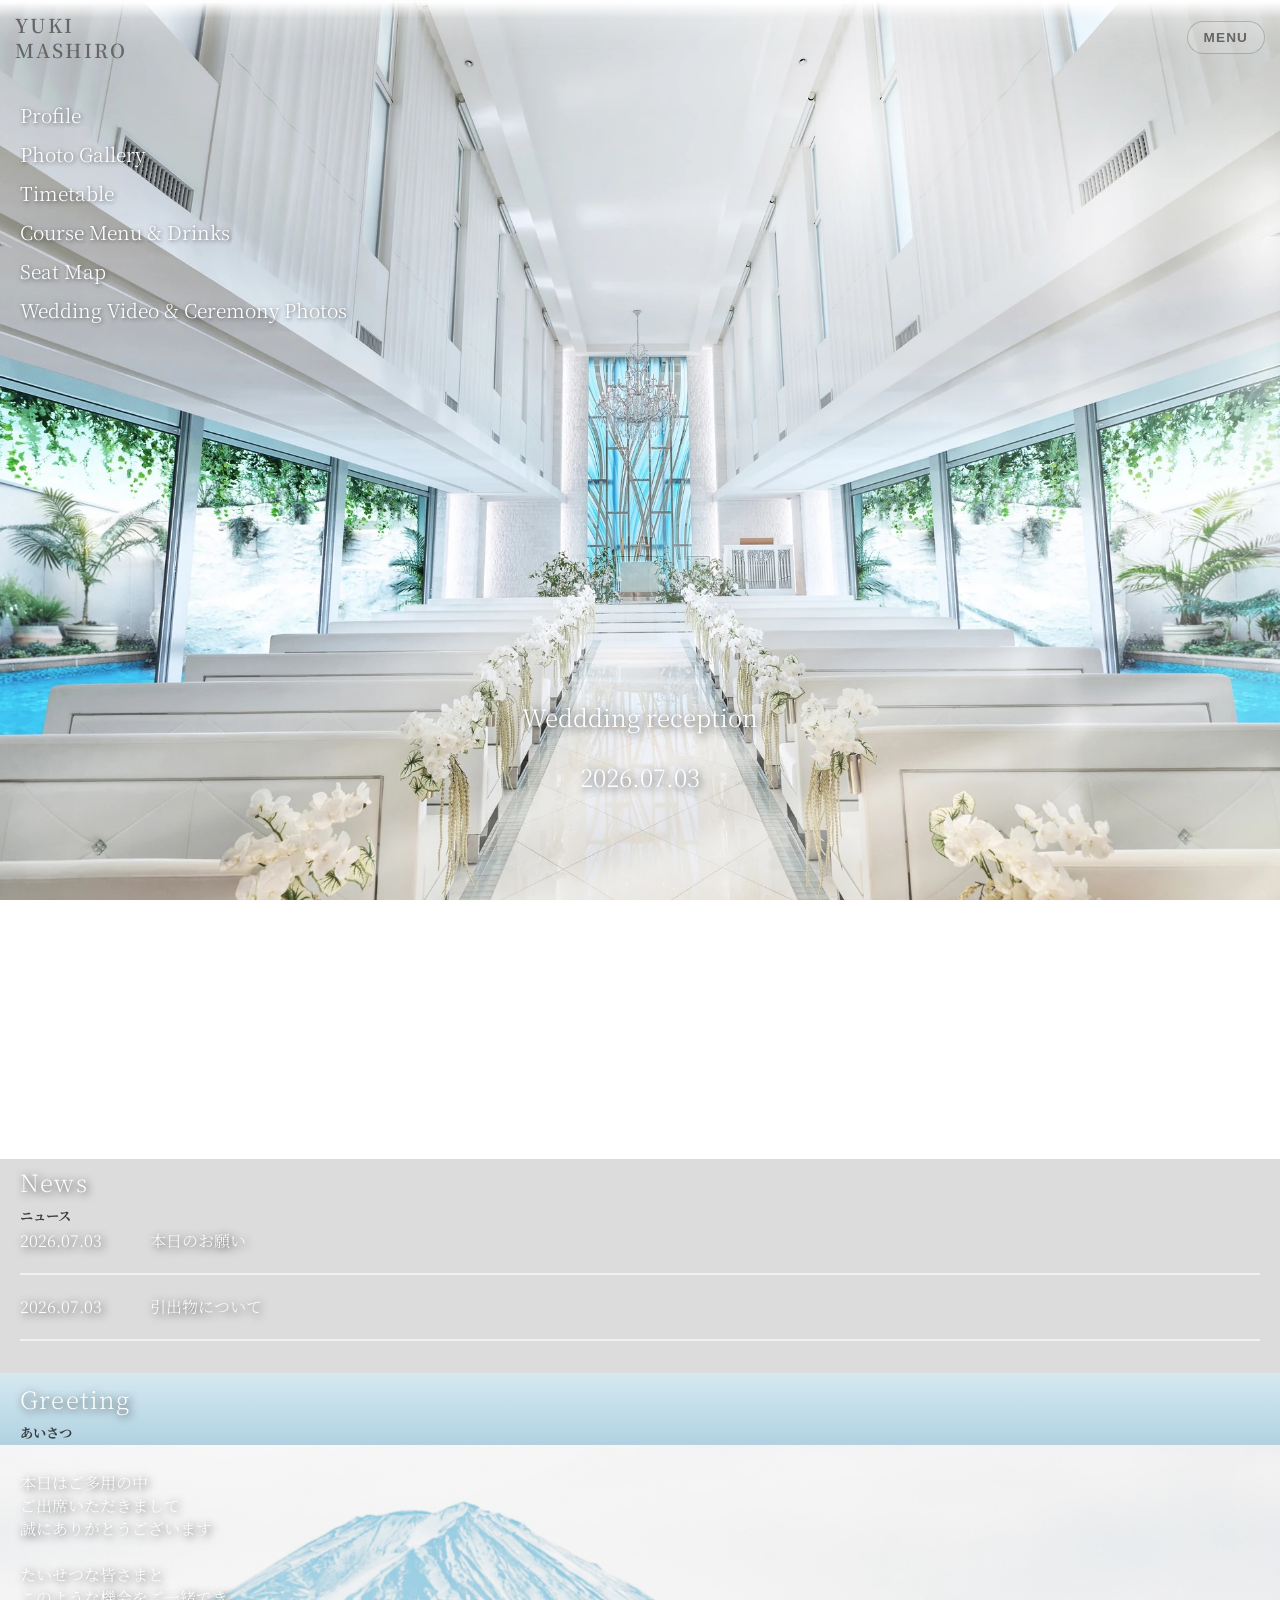
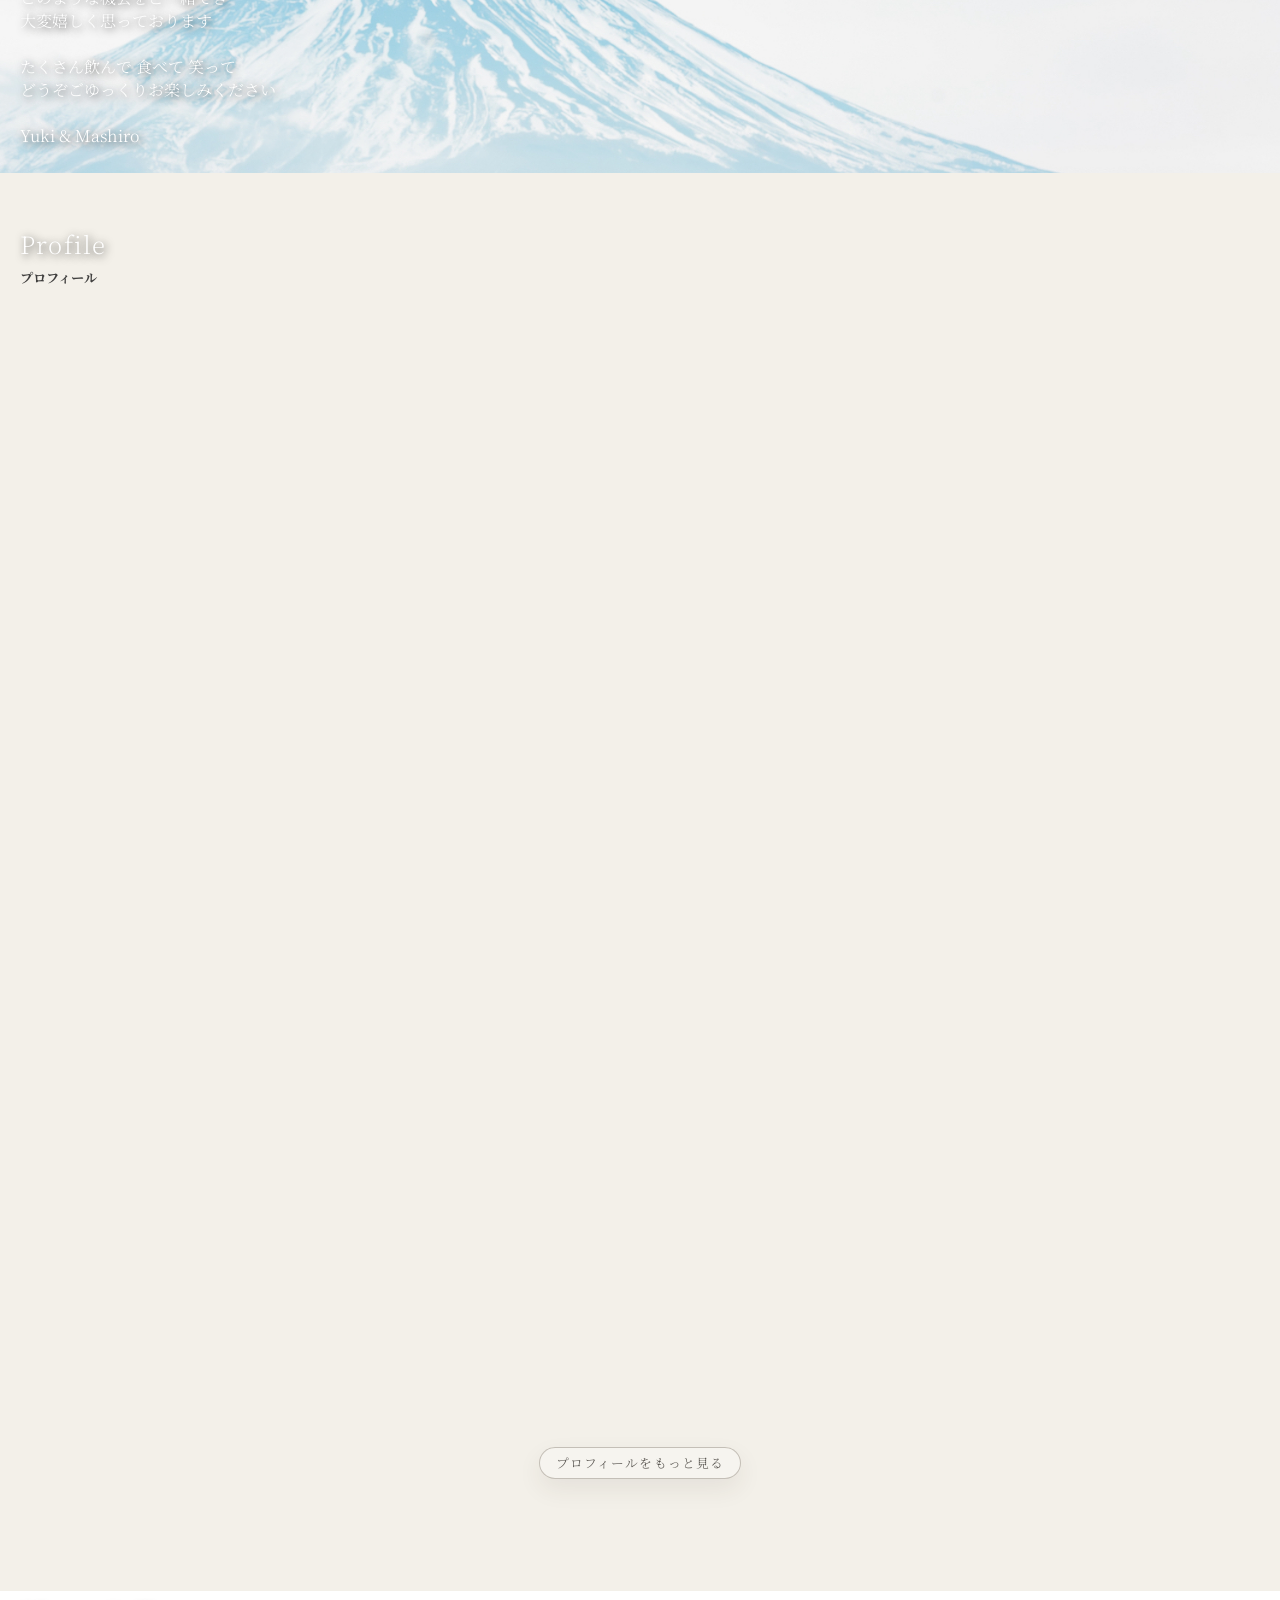
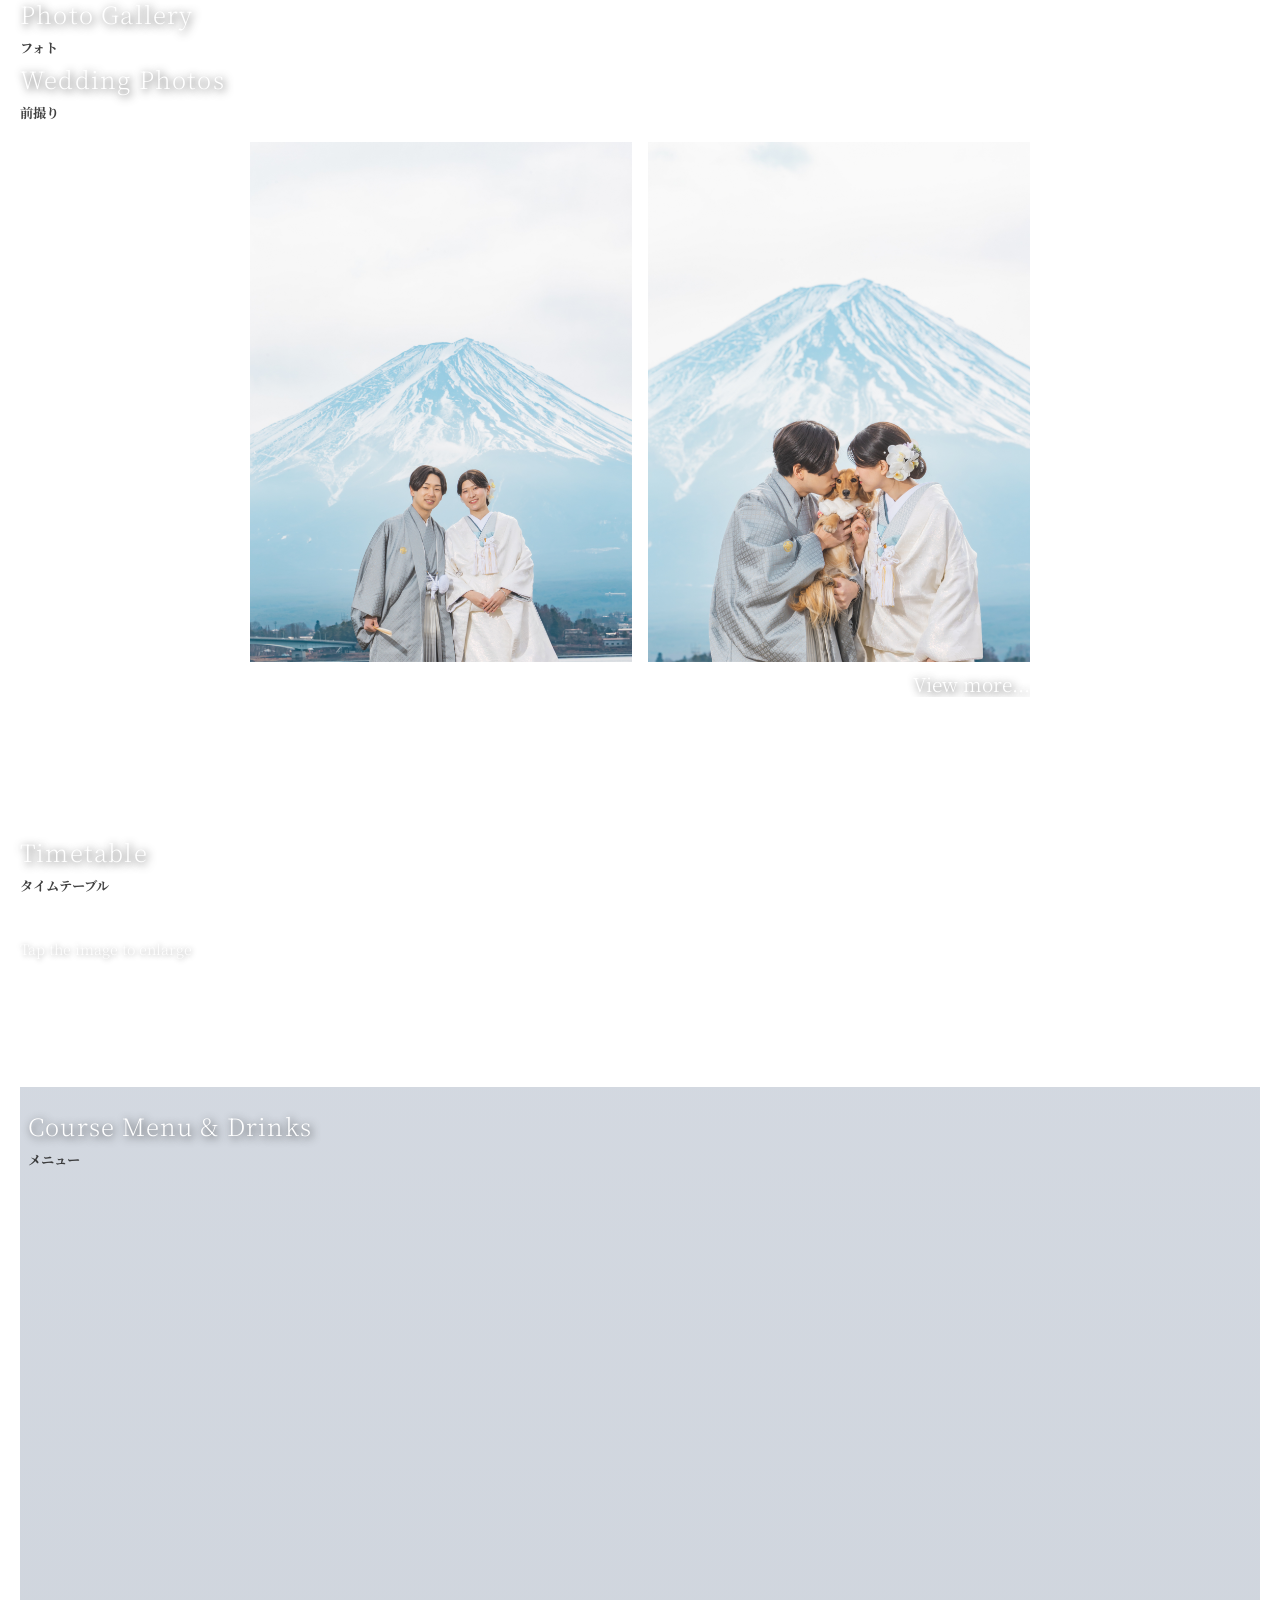
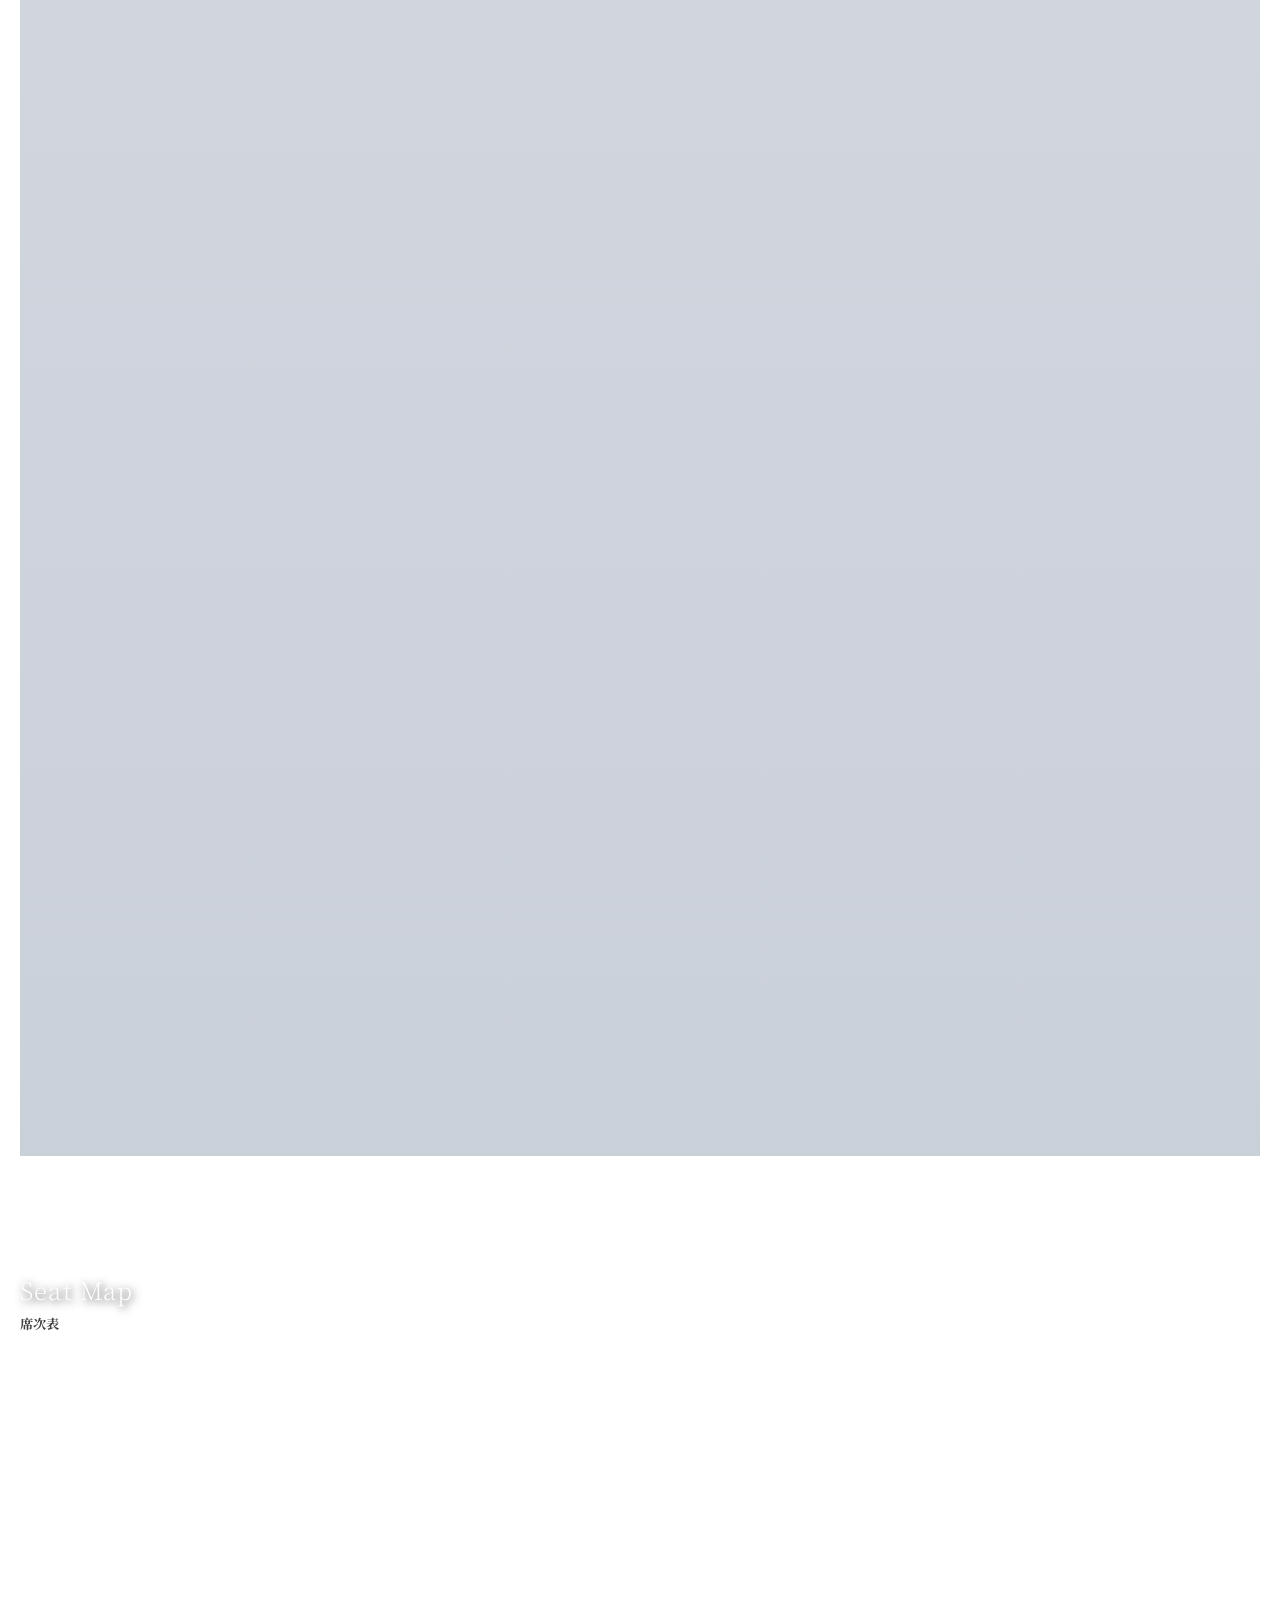
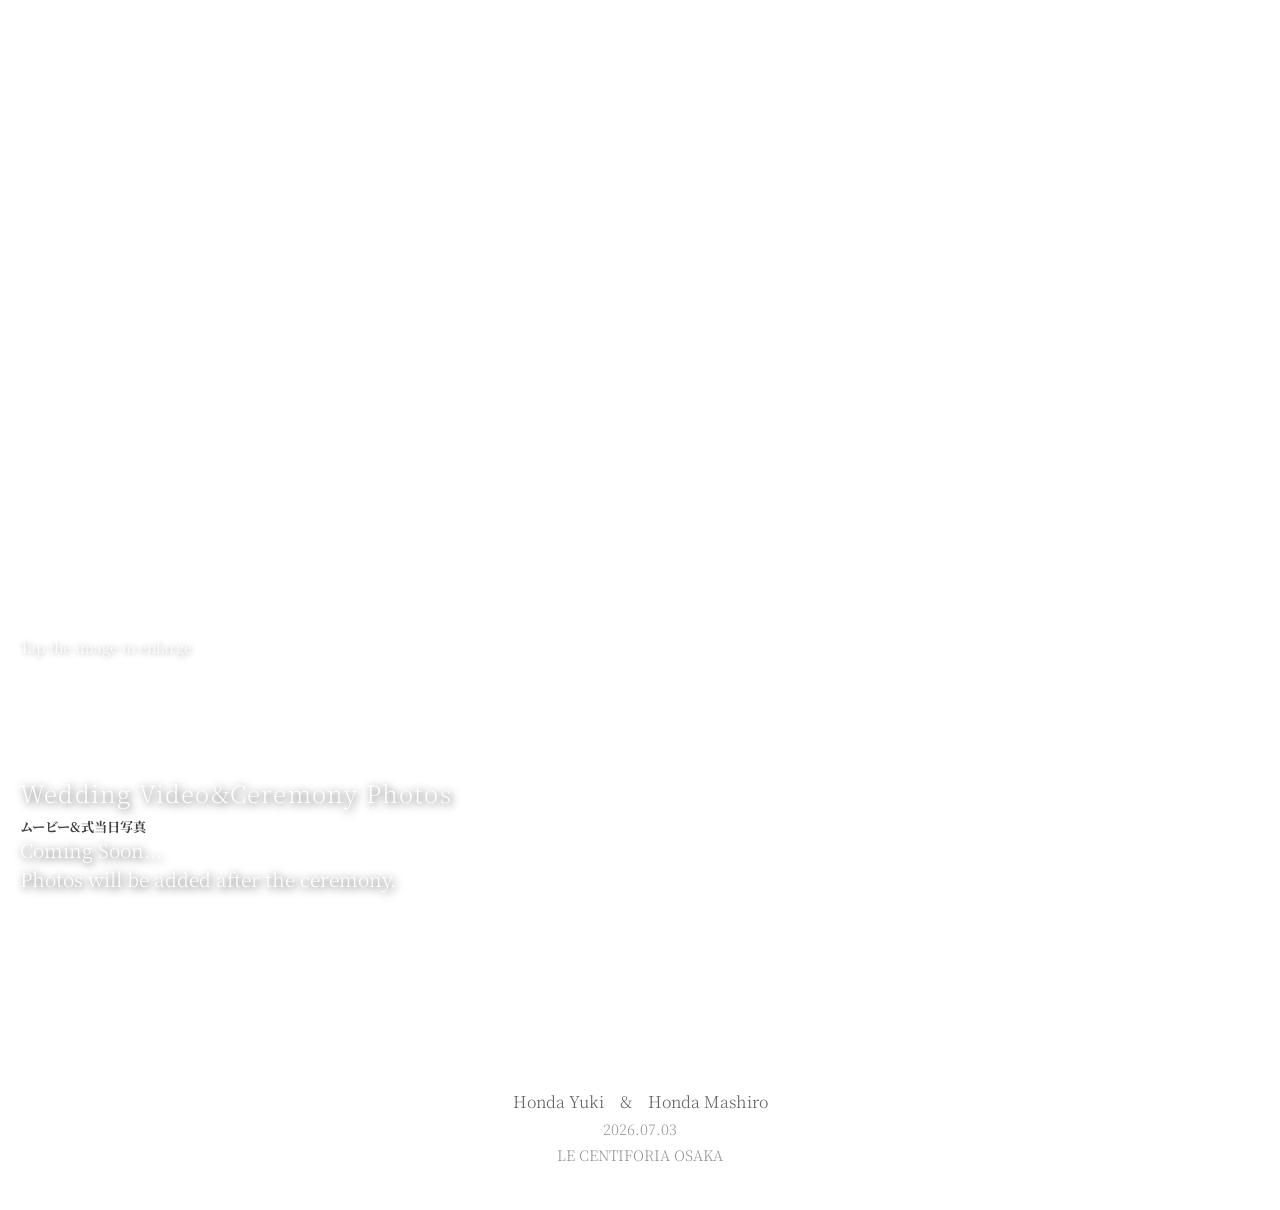
==== index.html @ b0a31aaf "first commit" ====
<!doctype html>
<html lang="ja">
<head>
  <meta charset="utf-8" />
  <meta name="viewport" content="width=device-width,initial-scale=1" />
  <title>Yuki&Mashiro 2026.07.03</title>
  <script>
    (function () {
      try {
        var sessionKey = 'index-loading-screen-shown';
        var navigationEntry = performance.getEntriesByType('navigation')[0];
        var navigationType = navigationEntry ? navigationEntry.type : 'navigate';
        var hasShownInSession = sessionStorage.getItem(sessionKey) === 'true';

        if (hasShownInSession && navigationType !== 'reload') {
          document.documentElement.classList.add('skip-loading-screen');
        }
      } catch (error) {
        console.error(error);
      }
    })();
  </script>
  <link rel="stylesheet" href="css/styles.css" />
  <link href="https://fonts.googleapis.com/css2?family=Parisienne&family=Allura&family=Dancing+Script:wght@400;700&display=swap" rel="stylesheet">
</head>
<body>
  <!-- 差し画像ローディング画面 -->
  <div id="loading-screen" class="loading-screen">
    <img src="media/prephoto/TMB/3.jpg" alt="Loading...">
  </div>

  <!-- 背景画像はCSSで各セクションに直接設定 -->
  
  <!-- 固定ヘッダー -->
  <header class="fixed-header">
    <h1 class="header-title">YUKI<br>MASHIRO</h1>
    <div class="header-actions">
      <button class="menu-pill-button" id="menuBtn" type="button" aria-expanded="false" aria-controls="navMenu">MENU</button>
    </div>
  </header>

  <!-- ハンバーガーメニュー -->
  <nav class="nav-menu" id="navMenu">
    <a href="index.html" class="nav-item active">ホーム</a>
    <a href="about.html" class="nav-item">紹介</a>
    <a href="prephoto.html" class="nav-item">前撮り</a>
    <a href="agenda.html" class="nav-item">式次</a>
    <a href="seating.html" class="nav-item">席次</a>
    <a href="event.html" class="nav-item">当日写真</a>
  </nav>

  <!-- メインコンテンツ（スクロール可能） -->
  <main class="scroll-content">
    <!-- セクション1: 目次 -->
    <section class="content-section welcome-section">
      <div class="content-text-fullwidth">
        <ul class="toc-list-transparent">
          <li><a href="#profile" class="toc-link-transparent">Profile</a></li>
          <li><a href="#photo-gallery" class="toc-link-transparent">Photo Gallery</a></li>
          <li><a href="#schedule" class="toc-link-transparent">Timetable</a></li>
          <li><a href="#food" class="toc-link-transparent">Course Menu & Drinks</a></li>
          <li><a href="#seating" class="toc-link-transparent">Seat Map</a></li>
          <li><a href="#ceremony-photo" class="toc-link-transparent">Wedding Video & Ceremony Photos</a></li>
        </ul>
      </div>
    </section>

    <!-- セクション2: ウェルカムメッセージ -->
    <section class="content-section welcome-section">
      <div class="content-text-fullwidth">
        <p class="welcome-message-transparent">Weddding reception<br></p>
        <p class="welcome-message-date">2026.07.03</p>
      </div>
    </section>

    <!-- セクション3: ニュース -->
    <section class="content-section-news">
      <div class="content-text-fullwidth">
        <h3 class="section-title-transparent">News</h3><br><h5>ニュース</h5>
        <p class="news-message-transparent">2026.07.03　　　本日のお願い</p>
        <hr class="toc-divider-news">
        <p class="news-message-transparent">2026.07.03　　　引出物について</p>
        <hr class="toc-divider-news">
      </div>
    </section>

    <!-- セクション4: グリーティングメッセージ -->
    <section class="content-section-greeting-title">
      <div class="content-text-fullwidth">
        <h3 class="section-title-transparent">Greeting</h3><br><h5>あいさつ</h5>
      </div>
    </section>
    <section class="content-section-greeting greeting-bg-section">
      <div class="content-text-fullwidth">
        <p class="greeting-message-date">本日はご多用の中<br>ご出席いただきまして<br>誠にありがとうございます<br><br>たいせつな皆さまと<br>このような機会をご一緒でき<br>大変嬉しく思っております<br><br>たくさん飲んで 食べて 笑って<br>どうぞごゆっくりお楽しみください<br><br>Yuki & Mashiro</p>
      </div>
    </section>

    <!-- セクション5: プロフィール -->
    <section id="profile" class="content-section">
      <div class="content-text-fullwidth">
        <h3 class="section-title-transparent">Profile</h3><br><h5>プロフィール</h5>
        <div class="profile-board">
          <section class="profile-pair">
            <article class="profile-person-card reveal-on-scroll reveal-slide-left reveal-profile">
              <figure class="profile-portrait">
                <img class="profile-card-image" src="media/prephoto/雄己pro.jpg" alt="雄己プロフィール写真">
                <figcaption class="profile-portrait-role">groom</figcaption>
              </figure>
              <div class="profile-person-details">
                <div class="profile-person-row">
                  <p class="profile-card-value">雄己</p>
                </div>
                <div class="profile-person-row">
                  <p class="profile-card-value">1999.04.21</p>
                </div>
                <div class="profile-person-row">
                  <p class="profile-card-value">O型</p>
                </div>
              </div>
            </article>

            <article class="profile-person-card profile-person-card-reverse reveal-on-scroll reveal-slide-right reveal-profile">
              <figure class="profile-portrait">
                <img class="profile-card-image" src="media/prephoto/真白pro.jpg" alt="真白プロフィール写真">
                <figcaption class="profile-portrait-role">bride</figcaption>
              </figure>
              <div class="profile-person-details">
                <div class="profile-person-row">
                  <p class="profile-card-value">真白</p>
                </div>
                <div class="profile-person-row">
                  <p class="profile-card-value">2000.11.14</p>
                </div>
                <div class="profile-person-row">
                  <p class="profile-card-value">A型</p>
                </div>
              </div>
            </article>
          </section>
          <article class="profile-person-card reveal-on-scroll reveal-slide-left reveal-profile">
            <figure class="profile-portrait">
              <img class="profile-card-image" src="media/prephoto/リアpro.jpg" alt="リアプロフィール写真">
              <figcaption class="profile-portrait-role">my dog</figcaption>
            </figure>
              <div class="profile-person-details">
                <div class="profile-person-row">
                  <p class="profile-card-value">リア</p>
                </div>
                <div class="profile-person-row">
                  <p class="profile-card-value">2021.04.28</p>
                </div>
                <div class="profile-person-row">
                  <p class="profile-card-value">ガタ型</p>
                </div>
              </div>
          </article>
        </div>
        <p class="profile-about-link-wrap">
          <a class="profile-about-link" href="about.html">プロフィールをもっと見る</a>
        </p>
      </div>
    </section>

    <!-- セクション6: フォトギャラリー -->
    <section id="photo-gallery" class="content-section">
      <div class="content-text-fullwidth">
        <h3 class="section-title-transparent">Photo Gallery</h3><br><h5>フォト</h5>
        <h3 class="section-title-transparent">Wedding Photos</h3><br><h5>前撮り</h5>
        <div class="photo-carousel" data-interval="2200" data-duration="820">
          <div class="photo-carousel-viewport" aria-live="polite"></div>
          <div class="photo-carousel-source" hidden>
            <img src="media/prephoto/photo-wedding/7.jpg" alt="Wedding Photo 1">
            <img src="media/prephoto/photo-wedding/29.jpg" alt="Wedding Photo 2">
            <img src="media/prephoto/photo-wedding/19.jpg" alt="Wedding Photo 3">
            <img src="media/prephoto/photo-wedding/161.jpg" alt="Wedding Photo 4">
            <img src="media/prephoto/photo-wedding/171.jpg" alt="Wedding Photo 5">
          </div>
          <p><a href="prephoto.html" class="view-more-link">View more...</a></p>
        </div>
      </div>
    </section>

    <!-- セクション7: タイムテーブル -->
    <section id="schedule" class="content-section">
      <div class="content-text-fullwidth">
        <h3 class="section-title-transparent">Timetable</h3><br><h5>タイムテーブル</h5>
        <button class="zoomable-image-button reveal-on-scroll reveal-slide-left" type="button" data-zoom-image="media/prephoto/タイムテーブル.png" data-zoom-alt="Timetable">
          <img class="timetable-image" src="media/prephoto/タイムテーブル.png" alt="Timetable">
        </button>
        <p class="zoomable-image-hint">Tap the image to enlarge</p>
      </div>
    </section>

    <!-- セクション8: フード & ドリンク -->
    <!-- ドリンクは2列構成 -->
    <section id="food" class="content-section">
      <div class="content-text-fullwidth course-menu-section">
        <h3 class="section-title-transparent">Course Menu & Drinks</h3><br><h5 class="menu-title">メニュー</h5>
        <div class="food-menu-block reveal-on-scroll reveal-slide-right">
          <div class="food-menu-heading">
            <p class="food-menu-heading-script">Menu</p>
            <p class="food-menu-heading-side">FOOD</p>
          </div>
          <div class="food-menu-board">
            <article class="food-menu-item">
              <p class="food-menu-category">Appetizer</p>
              <p class="food-menu-line">チキンと豆のサラダ / カラフルトマト</p>
              <p class="food-menu-subline">~ブラックオリーブ風味のクリームチーズ添え~</p>
            </article>
            <article class="food-menu-item">
              <p class="food-menu-category">Soup</p>
              <p class="food-menu-line">鮮魚のコンソメスープ</p>
              <p class="food-menu-subline">~鱧の炙り入り茶碗蒸し仕立て~</p>
            </article>
            <article class="food-menu-item">
              <p class="food-menu-category">Fish</p>
              <p class="food-menu-line">旬魚のポワレ / ローメインレタスのエチュべ</p>
            </article>
            <article class="food-menu-item">
              <p class="food-menu-category">Meat</p>
              <p class="food-menu-line">牛肉のカットステーキ　旬の温野菜添え</p>
              <p class="food-menu-subline">~ポン酢とワサビ風味のグレイビーソース~</p>
              <p class="food-menu-detail">お肉の焼き加減をお伝えください<br>（レア、ミディアム、ウェルダン etc.）</p>
            </article>
            <article class="food-menu-item">
              <p class="food-menu-category">Dessert</p>
              <p class="food-menu-line">デザート & 食後のお飲み物</p>
            </article>
            <article class="food-menu-item">
              <p class="food-menu-category">Others</p>
              <p class="food-menu-line">パン（おかわり自由）</p>
            </article>
          </div>
        </div>
        <div class="drink-menu-block reveal-on-scroll reveal-slide-left">
          <div class="drink-menu-heading">
            <p class="drink-menu-heading-script">Menu</p>
            <p class="drink-menu-heading-side">DRINK</p>
          </div>
          <div class="drink-menu-columns">
            <div class="drink-menu-column">
              <article class="drink-menu-category">
                <h4 class="drink-menu-category-title">Beer</h4>
                <ul class="drink-menu-list">
                  <li>ドラフトビール / キリンラガー</li>
                </ul>
              </article>
              <article class="drink-menu-category">
                <h4 class="drink-menu-category-title">Non-Alcohol Beer</h4>
                <ul class="drink-menu-list">
                  <li>グリーンズフリー</li>
                </ul>
              </article>
              <article class="drink-menu-category">
                <h4 class="drink-menu-category-title">White Wine</h4>
                <ul class="drink-menu-list">
                  <li>デル・スール シャルドネ</li>
                </ul>
              </article>
              <article class="drink-menu-category">
                <h4 class="drink-menu-category-title">Red Wine</h4>
                <ul class="drink-menu-list">
                  <li>デル・スール カベルネ・ソーヴィニヨン</li>
                </ul>
              </article>
              <article class="drink-menu-category">
                <h4 class="drink-menu-category-title">Soft Drink</h4>
                <ul class="drink-menu-list">
                  <li>オレンジ</li>
                  <li>グレープフルーツ</li>
                  <li>アップルジュース</li>
                  <li>コカ コーラ</li>
                  <li>ジンジャーエール</li>
                  <li>ソーダ</li>
                  <li>トニック</li>
                  <li>ウーロン茶</li>
                  <li>麦茶</li>
                </ul>
              </article>
              <article class="drink-menu-category">
                <h4 class="drink-menu-category-title">Non-Alcohol Cocktail Base</h4>
                <ul class="drink-menu-list">
                  <li>マンゴー</li>
                  <li>パッションフルーツ</li>
                  <li>ユズ</li>
                  <li>パイナップル</li>
                  <li>巨峰</li>
                  <li>キウイ</li>
                  <li>白桃</li>
                  <li>洋ナシ</li>
                </ul>
                <p class="drink-menu-note">*上記のベースをお使いし多数のノンアルコールのカクテルがお作りできます</p>
              </article>
            </div>
            <div class="drink-menu-column">
              <article class="drink-menu-category">
                <h4 class="drink-menu-category-title">Cocktail</h4>
                <ul class="drink-menu-list">
                  <li>ジントニック</li>
                  <li>ジンバック</li>
                  <li>ウォッカトニック</li>
                  <li>ファジーネーブル</li>
                  <li>カンパリオレンジ</li>
                  <li>スプモーニ</li>
                  <li>モスコミュール</li>
                  <li>スクリュードライバー</li>
                  <li>ブルドック</li>
                  <li>チャイナブルー</li>
                  <li>カシスオレンジ</li>
                  <li>カシスグレープフルーツ</li>
                  <li>カシスダンサー</li>
                  <li>ハイボール</li>
                </ul>
              </article>
              <article class="drink-menu-category">
                <h4 class="drink-menu-category-title">Fruit Liqueur</h4>
                <ul class="drink-menu-list">
                  <li>梅酒（水 / お湯 / ロック / ソーダ割り）</li>
                </ul>
              </article>
              <article class="drink-menu-category">
                <h4 class="drink-menu-category-title">Original Cocktail</h4>
                <div class="drink-menu-recipe">
                  <p class="drink-menu-recipe-name">1.-KAMARI- カマリ</p>
                  <p class="drink-menu-recipe-label">-Recipe-</p>
                  <p class="drink-menu-recipe-body">ウォッカ &amp; 洋ナシ &amp; ソーダ</p>
                </div>
                <div class="drink-menu-recipe">
                  <p class="drink-menu-recipe-name">2.-AMOUDI- アモウディ</p>
                  <p class="drink-menu-recipe-label">-Recipe-</p>
                  <p class="drink-menu-recipe-body">赤ワイン &amp; 白桃 &amp; オレンジ</p>
                </div>
                <div class="drink-menu-recipe">
                  <p class="drink-menu-recipe-name">3.-THIRASIA- ティラシア</p>
                  <p class="drink-menu-recipe-label">-Recipe-</p>
                  <p class="drink-menu-recipe-body">ライチ &amp; オレンジ &amp; ソーダ</p>
                </div>
              </article>
              <article class="drink-menu-category">
                <h4 class="drink-menu-category-title">Original Non-Alcohol Cocktail</h4>
                <div class="drink-menu-recipe">
                  <p class="drink-menu-recipe-name">1.-SANTORINI- サントリーニ</p>
                  <p class="drink-menu-recipe-label">-Recipe-</p>
                  <p class="drink-menu-recipe-body">パイナップル &amp; リンゴ &amp; ソーダ</p>
                </div>
                <div class="drink-menu-recipe">
                  <p class="drink-menu-recipe-name">2.-OIA- イア</p>
                  <p class="drink-menu-recipe-label">-Recipe-</p>
                  <p class="drink-menu-recipe-body">パッションフルーツ &amp; オレンジ</p>
                </div>
                <div class="drink-menu-recipe">
                  <p class="drink-menu-recipe-name">3.-EMPORIO- エンポリオ</p>
                  <p class="drink-menu-recipe-label">-Recipe-</p>
                  <p class="drink-menu-recipe-body">巨峰 &amp; グレープフルーツ &amp; ジンジャーエール</p>
                </div>
              </article>
            </div>
          </div>
        </div>
      </div>
    </section>

    <!-- セクション9: シートマップ -->
    <section id="seating" class="content-section">
      <div class="content-text-fullwidth">
        <h3 class="section-title-transparent">Seat Map</h3><br><h5>席次表</h5>
        <button class="zoomable-image-button reveal-on-scroll reveal-slide-left" type="button" data-zoom-image="media/prephoto/7table.png" data-zoom-alt="Seat Map">
          <img class="timetable-image seat-map-image" src="media/prephoto/7table.png" alt="Seat Map">
        </button>
        <p class="zoomable-image-hint">Tap the image to enlarge</p>
      </div>
    </section>

    <!-- セクション10: セレモニーフォト -->
    <section id="ceremony-photo" class="content-section">
      <div class="content-text-fullwidth">
        <h3 class="section-title-transparent">Wedding Video&Ceremony Photos</h3><br><h5>ムービー&式当日写真</h5>
        <p class="profile-message-transparent small">Coming Soon...<br>Photos will be added after the ceremony.</p>
      </div>
    </section>

    <footer class="content-footer">
      <p>Honda Yuki　&　Honda Mashiro</p>
      <p class="small">2026.07.03</p>
      <p class="small">LE CENTIFORIA OSAKA</p>
    </footer>
  </main>

  <div id="imageLightbox" class="image-lightbox" hidden>
    <button id="imageLightboxClose" class="image-lightbox-close" type="button" aria-label="Close image view">Close</button>
    <img id="imageLightboxContent" class="image-lightbox-content" src="" alt="">
  </div>

  <script src="js/app.js"></script>
</body>
</html>
---- css/styles.css ----
@import url('https://fonts.googleapis.com/css2?family=Cormorant+Garamond:wght@300;400;500&family=Noto+Serif+JP:wght@300;400;500&display=swap');

/* リセット */
* {
  margin: 0;
  padding: 0;
  box-sizing: border-box;
}

html {
  width: 100%;
  max-width: 100%;
  overflow-x: hidden;
  overscroll-behavior-x: none;
}

body {
  font-family: "Noto Serif JP", "Yu Mincho", "Hiragino Mincho ProN", serif;
  font-weight: 300;
  color: rgba(34, 34, 34, 0.86);
  width: 100%;
  max-width: 100%;
  overflow-x: hidden;
  overscroll-behavior-x: none;
  position: relative;
  min-height: 100vh;
}

/* ローディング画面 */
.loading-screen {
  position: fixed;
  inset: 0;
  width: 100%;
  height: 100vh;
  height: 100dvh;
  background: #f3f0e9;
  overflow: hidden;
  z-index: 5000;
  opacity: 1;
  transition: opacity 2s ease;
}

.loading-screen img {
  width: 100%;
  height: 100%;
  object-fit: cover;
  object-position: center;
  display: block;
}

.loading-screen.hide {
  opacity: 0;
  pointer-events: none;
}

.skip-loading-screen .loading-screen {
  display: none !important;
}

/* 未使用の背景要素スタイル */

/* 各セクションの背景設定 */
.toc-section,
.welcome-section:not(.greeting-bg-section) {
  /* 目次〜ウェルカムメッセージ: lecenti1.webp背景 */
  background-image: url('../media/prephoto/lecenti1.jpeg');
  background-size: cover;
  background-position: center;
  background-attachment: fixed;
  background-repeat: no-repeat;
}

.greeting-bg-section:not(.welcome-section) {
  /* グリーティングセクション: fuji.jpg背景 */
  background-image: url('../media/prephoto/ym1.jpg');
  background-size: cover;
  background-repeat: no-repeat;
}

/* コンテンツをオーバーレイ */
.content-section {
  position: relative;
  z-index: 1;
  background: transparent;
}

/* コンテンツをオーバーレイ */
.content-section-greeting {
  position: relative;
  z-index: 1;
  background: transparent;
}

/* セクション1-3まで背景画像あり、以降なし */
#profile, #photo-gallery, #schedule, #food, #seating, #ceremony-photo {
  background: transparent;
  height: auto;
}

#profile {
  background: #f3f0e9;
  padding-top: 3rem;
}

/* 背景画像要素を非表示 */
#first-background, #greeting-background {
  display: none;
}

/* 固定ヘッダー */
.fixed-header {
  position: fixed;
  top: 0;
  left: 0;
  right: 0;
  height: 75px;
  background: transparent;
  display: flex;
  justify-content: space-between;
  align-items: center;
  padding: 0 15px;
  z-index: 1000;
  box-shadow: none;
  border: none;
}

.fixed-header::before {
  content: "";
  position: absolute;
  inset: 0;
  background:
    linear-gradient(
      180deg,
      rgba(255, 255, 255, 0.98) 0,
      rgba(255, 255, 255, 0.98) 2px,
      rgba(255, 255, 255, 1.52) 1px,
      rgba(255, 255, 255, 0.28) 18px,
      rgba(255, 255, 255, 0.14) 32px,
      rgba(255, 255, 255, 0.06) 42px,
      rgba(255, 255, 255, 0) 60px
    );
  pointer-events: none;
}

.header-title {
  position: relative;
  z-index: 1;
  font-size: 1.2rem;
  font-weight: 600;
  color: #666;
  letter-spacing: 0.1em;
  line-height: 1.3;
}

.header-actions {
  position: relative;
  z-index: 1;
  display: flex;
  align-items: center;
  gap: 0.75rem;
}

.menu-pill-button {
  min-width: 78px;
  padding: 0.5rem 1rem;
  border: 1px solid rgba(70, 70, 70, 0.28);
  border-radius: 999px;
  background: rgba(255, 255, 255, 0.08);
  color: #666;
  font-size: 0.85rem;
  font-weight: 600;
  letter-spacing: 0.08em;
  cursor: pointer;
  box-shadow: none;
}

.menu-pill-button.active {
  background: rgba(255, 255, 255, 0.16);
  color: rgba(51, 51, 51, 0.82);
  border-color: rgba(70, 70, 70, 0.35);
}

.header-icon {
  width: 42px;
  height: 42px;
  object-fit: contain;
  display: block;
}

/* ナビゲーションメニュー */
.nav-menu {
  position: fixed;
  top: -60px;
  padding-bottom: 10px;
  left: 0;
  right: 0;
  width: 100%;
  height: 60px;
  background: linear-gradient(
    180deg,
    rgba(255, 255, 255, 0.52) 0,
    rgba(255, 255, 255, 0.22) 20px,
    rgba(255, 255, 255, 0.08) 36px,
    rgba(255, 255, 255, 0) 60px
  );
  transition: top 0.3s ease;
  z-index: 999;
  box-shadow: none;
  display: flex;
  justify-content: center;
  align-items: center;
}

.nav-menu.active {
  top: 60px;
}

.nav-item {
  color: #333;
  text-decoration: none;
  font-size: 0.9rem;
  margin: 10px;
}

/* スクロールコンテンツ */
.scroll-content {
  position: relative;
  z-index: 1;
  width: 100%;
  max-width: 100%;
  margin-top: 0;
  padding: 0;
  overflow-x: hidden;
}

/* コンテンツセクション */
.content-section {
  display: flex;
  align-items: center;
  justify-content: center;
  padding: 0 20px;
  padding-bottom: 22rem;
}

#profile.content-section,
#photo-gallery.content-section,
#schedule.content-section,
#food.content-section,
#seating.content-section,
#ceremony-photo.content-section {
  padding-bottom: 7rem;
}

.scroll-content > .content-section:first-child {
  padding-top: 86px;
}

/* コンテンツセクション */
.content-section-greeting {
  display: flex;
  align-items: center;
  justify-content: center;
  padding: 26px 20px;
}

.content-section-greeting-title {
  display: flex;
  align-items: center;
  justify-content: center;
  padding: 0.2rem 20px;
  background: linear-gradient(180deg, rgba(212, 231, 239, 0.96) 0%, rgba(188, 218, 231, 0.93) 55%, rgba(169, 204, 221, 0.9) 100%);
}

/* コンテンツセクション */
.content-section-news {
  display: flex;
  align-items: center;
  justify-content: center;
  padding: 0 20px;
  padding-bottom: 1rem;
  background: gainsboro;
}

.content-card {
  background: rgba(255, 255, 255, 0.9);
  backdrop-filter: blur(10px);
  border-radius: 20px;
  padding: 40px 30px;
  max-width: 500px;
  width: 100%;
  box-shadow: 0 8px 32px rgba(0, 0, 0, 0.1);
  text-align: center;
}

.content-card.fullwidth {
  max-width: none;
  width: 100vw;
}

/* タイポグラフィ */
.section-title {
  font-size: 2rem;
  font-weight: 700;
  color: #333;
  margin-bottom: 20px;
  letter-spacing: 0.05em;
}

.message {
  font-size: 1.2rem;
  line-height: 2;
  color: #555;
  margin: 20px 0;
}

.message.large {
  font-size: 1.5rem;
  font-weight: 600;
  color: #333;
}

.profile-message-transparent {
  font-size: 1.4rem;
  color: #fff;
  font-family: "Noto Serif JP", "Yu Mincho", "Hiragino Mincho ProN", serif;
  text-shadow: 2px 2px 8px rgba(0, 0, 0, 0.8);
  margin: 0;
  line-height: 2;
}

.news-message-transparent {
  font-size: 1rem;
  color: #fff;
  font-family: "Noto Serif JP", "Yu Mincho", "Hiragino Mincho ProN", serif;
  text-shadow: 2px 2px 8px rgba(0, 0, 0, 0.8);
  margin: 0;
  line-height: 2;
}

.profile-message-transparent.small {
  font-size: 1.2rem;
  line-height: 1.5;
}

.profile-board {
  display: grid;
  gap: 1.35rem;
  margin-top: 1rem;
}

.profile-pair {
  display: grid;
  gap: 1.35rem;
}

.profile-person-card {
  display: grid;
  grid-template-columns: minmax(150px, 42%) 1fr;
  gap: 1rem;
  align-items: center;
}

.profile-person-card-reverse {
  grid-template-columns: 1fr minmax(150px, 42%);
}

.profile-person-card-reverse .profile-portrait {
  order: 2;
}

.profile-person-card-reverse .profile-person-details {
  order: 1;
}

.profile-person-details {
  display: grid;
  gap: 0.65rem;
}

.profile-person-card:not(.profile-person-card-reverse) .profile-person-details {
  justify-self: end;
  text-align: right;
}

.profile-person-card:not(.profile-person-card-reverse) .profile-person-row {
  justify-items: end;
}

.profile-person-card:not(.profile-person-card-reverse) .profile-card-value {
  text-align: right;
}

.profile-person-row {
  display: grid;
  grid-template-columns: 5.8em 1fr;
  gap: 0.65rem;
  align-items: baseline;
}

.profile-person-row .profile-card-label,
.profile-person-row .profile-card-value {
  margin: 0;
}

.profile-pair-images {
  display: grid;
  grid-template-columns: repeat(2, minmax(0, 1fr));
  gap: 1rem;
}

.profile-portrait {
  position: relative;
  margin: 0;
}

.profile-card-image {
  width: 100%;
  max-width: 240px;
  aspect-ratio: 3 / 4.5;
  display: block;
  object-fit: cover;
}

.profile-person-card-reverse .profile-portrait {
  justify-self: end;
}

.profile-person-card-reverse .profile-card-image {
  margin-left: auto;
}

.profile-card-ria .profile-card-image {
  max-width: 240px;
}

.profile-portrait-role {
  position: absolute;
  left: 0.85rem;
  top: 0.75rem;
  margin: 0;
  font-size: 0.9rem;
  letter-spacing: 0.16em;
  text-transform: lowercase;
  color: rgba(255, 255, 255, 0.92);
  text-shadow: 1px 1px 5px rgba(0, 0, 0, 0.28);
}

.profile-compare {
  display: grid;
  grid-template-columns: 1fr auto 1fr;
  gap: 0.9rem;
  align-items: start;
}

.profile-compare-column,
.profile-compare-labels {
  display: grid;
  gap: 0.65rem;
}

.profile-compare-column:first-child .profile-card-value {
  text-align: left;
}

.profile-compare-column:last-child .profile-card-value {
  text-align: right;
}

.profile-compare-labels .profile-card-label {
  margin: 0;
  text-align: center;
}

.profile-card {
  display: grid;
  grid-template-columns: minmax(150px, 42%) 1fr;
  gap: 1rem;
  align-items: start;
}

.profile-card-ria {
  grid-template-columns: minmax(150px, 42%) auto 1fr;
}

.profile-ria-labels,
.profile-ria-values {
  display: grid;
  gap: 0.5rem;
}

.profile-ria-labels .profile-card-label {
  text-align: center;
}

.profile-ria-values .profile-card-value {
  text-align: right;
}

.profile-card-label {
  margin: 0;
  font-size: 1.05rem;
  line-height: 1.65;
  letter-spacing: 0.16em;
  color: rgba(0, 0, 0, 0.66);
}

.profile-card-value {
  margin: 0;
  font-size: 1.05rem;
  line-height: 1.65;
  color: rgba(0, 0, 0, 0.78);
  font-family: "Noto Serif JP", "Yu Mincho", "Hiragino Mincho ProN", serif;
  font-weight: 300;
}

.profile-about-link-wrap {
  margin: 1.3rem 0 0;
  text-align: center;
}

.profile-about-link {
  display: inline-flex;
  align-items: center;
  justify-content: center;
  min-height: 2rem;
  padding: 0.3rem 1rem;
  border: 1px solid rgba(110, 98, 83, 0.36);
  border-radius: 999px;
  background: rgba(255, 255, 255, 0.28);
  color: rgba(38, 34, 29, 0.78);
  font-size: 0.8rem;
  font-family: "Noto Serif JP", "Yu Mincho", "Hiragino Mincho ProN", serif;
  font-weight: 300;
  letter-spacing: 0.08em;
  text-decoration: none;
  box-shadow: 0 10px 24px rgba(58, 50, 42, 0.08);
  transition: transform 260ms ease, background 260ms ease, border-color 260ms ease;
}

.profile-about-link:hover {
  transform: translateY(-2px);
  border-color: rgba(110, 98, 83, 0.52);
  background: rgba(255, 255, 255, 0.46);
}

.reveal-on-scroll {
  opacity: 0;
  transform: var(--reveal-transform, translate3d(0, 26px, 0));
  filter: var(--reveal-filter, none);
  transition:
    opacity 700ms ease,
    transform 760ms cubic-bezier(0.2, 0.8, 0.2, 1),
    filter 760ms ease;
  will-change: opacity, transform, filter;
}

.reveal-on-scroll.is-visible {
  opacity: 1;
  transform: translate3d(0, 0, 0) scale(1) rotate(0deg);
  filter: blur(0);
}

.reveal-slide-left {
  --reveal-transform: translate3d(-46px, 12px, 0) scale(0.98);
}

.reveal-slide-right {
  --reveal-transform: translate3d(46px, 12px, 0) scale(0.98);
}

.reveal-memory {
  --reveal-transform: translate3d(0, 22px, 0) scale(0.96);
  --reveal-filter: blur(7px);
}

.reveal-qa {
  --reveal-transform: translate3d(0, 18px, 0) scale(0.98) rotate(1deg);
  --reveal-filter: blur(5px);
}

.reveal-about-profile {
  --reveal-transform: perspective(900px) translate3d(0, 34px, 0) rotateX(8deg) scale(0.96);
  --reveal-filter: blur(7px) saturate(0.9);
  transform-origin: 50% 100%;
  transition:
    opacity 1100ms ease,
    transform 1300ms cubic-bezier(0.16, 1, 0.3, 1),
    filter 1200ms ease,
    box-shadow 1200ms ease;
}

.reveal-about-profile.is-visible {
  box-shadow: 0 18px 34px rgba(78, 67, 55, 0.08);
}

.reveal-agenda {
  --reveal-transform: translate3d(0, 18px, 0) scale(0.985);
}

.reveal-prephoto {
  --reveal-transform: perspective(900px) translate3d(0, 42px, 0) rotateX(13deg) scale(0.9);
  --reveal-filter: blur(9px) saturate(0.86) brightness(1.08);
  transform-origin: 50% 80%;
  transition:
    opacity 1400ms ease,
    transform 1650ms cubic-bezier(0.16, 1, 0.3, 1),
    filter 1500ms ease,
    box-shadow 1500ms ease;
}

.reveal-profile {
  transition:
    opacity 1400ms ease,
    transform 1650ms cubic-bezier(0.16, 1, 0.3, 1),
    filter 1500ms ease;
}

.reveal-prephoto.is-visible {
  box-shadow: 0 18px 34px rgba(64, 55, 46, 0.16);
}

.reveal-prephoto::before {
  content: "";
  position: absolute;
  inset: 0;
  z-index: 1;
  pointer-events: none;
  background: linear-gradient(115deg, transparent 10%, rgba(255, 255, 255, 0.55) 42%, transparent 68%);
  transform: translateX(-130%) skewX(-12deg);
  opacity: 0;
}

.reveal-prephoto.is-visible::before {
  animation: prephotoShine 1450ms ease 420ms both;
}

@keyframes prephotoShine {
  0% {
    opacity: 0;
    transform: translateX(-130%) skewX(-12deg);
  }
  28% {
    opacity: 0.82;
  }
  100% {
    opacity: 0;
    transform: translateX(130%) skewX(-12deg);
  }
}

@media (prefers-reduced-motion: reduce) {
  .reveal-on-scroll,
  .reveal-on-scroll.is-visible {
    opacity: 1;
    transform: none;
    filter: none;
    transition: none;
  }

  .reveal-prephoto.is-visible::before {
    animation: none;
  }
}

.course-menu-section {
  margin-top: 1rem;
  padding: 1rem 0.5rem 1.15rem;
  background: linear-gradient(180deg, rgba(206, 212, 221, 0.9) 0%, rgba(194, 201, 211, 0.86) 100%);
}

.food-menu-block,
.drink-menu-block {
  padding: 1.2rem 0.85rem 0.7rem;
  background: rgba(255, 255, 255, 0.88);
  border-radius: 1.5rem;
}

.food-menu-heading,
.drink-menu-heading {
  position: relative;
  display: flex;
  align-items: flex-start;
  justify-content: center;
  min-height: 4.1rem;
  margin-bottom: 0.9rem;
}

.food-menu-heading-script,
.drink-menu-heading-script {
  margin: 0;
  font-size: 3.25rem;
  line-height: 0.92;
  color: rgba(20, 20, 20, 0.95);
  font-family: "Snell Roundhand", "Brush Script MT", cursive;
}

.food-menu-heading-side,
.drink-menu-heading-side {
  position: absolute;
  top: 0.1rem;
  right: 16%;
  margin: 0;
  font-size: 1rem;
  letter-spacing: 0.14em;
  color: rgba(20, 20, 20, 0.9);
  font-family: "Noto Serif JP", "Yu Mincho", "Hiragino Mincho ProN", serif;
  transform: rotate(18deg);
}

.food-menu-board {
  display: grid;
  gap: 1rem;
}

.food-menu-item {
  display: grid;
  gap: 0.2rem;
  text-align: center;
}

.food-menu-category {
  margin: 0;
  font-size: 0.78rem;
  letter-spacing: 0.18em;
  text-transform: uppercase;
  color: rgba(90, 90, 90, 0.86);
}

.food-menu-line,
.food-menu-subline,
.food-menu-detail {
  margin: 0;
  color: rgba(22, 22, 22, 0.95);
  font-family: "Noto Serif JP", "Yu Mincho", "Hiragino Mincho ProN", serif;
}

.food-menu-line {
  font-size: 1rem;
  line-height: 1.55;
}

.food-menu-subline {
  font-size: 0.96rem;
  line-height: 1.55;
}

.food-menu-detail {
  font-size: 0.8rem;
  line-height: 1.6;
  color: rgba(65, 65, 65, 0.9);
}

.drink-menu-block {
  margin-top: 0.65rem;
  padding-bottom: 0.55rem;
}

.drink-menu-columns {
  display: grid;
  grid-template-columns: repeat(2, minmax(0, 1fr));
  gap: 1rem;
}

.drink-menu-column {
  display: grid;
  gap: 0.9rem;
  align-content: start;
}

.drink-menu-category {
  display: grid;
  gap: 0.28rem;
}

.drink-menu-category-title {
  margin: 0;
  font-size: 1.15rem;
  line-height: 1.2;
  color: rgba(20, 20, 20, 0.94);
  font-family: "Noto Serif JP", "Yu Mincho", "Hiragino Mincho ProN", serif;
}

.drink-menu-list {
  list-style: none;
  margin: 0;
  padding: 0;
}

.drink-menu-list li {
  position: relative;
  margin: 0;
  padding-left: 0.95rem;
  font-size: 0.84rem;
  line-height: 1.55;
  color: rgba(32, 32, 32, 0.94);
  font-family: "Noto Serif JP", "Yu Mincho", "Hiragino Mincho ProN", serif;
  word-break: auto-phrase;
}

.drink-menu-list li::before {
  content: "◆";
  position: absolute;
  left: 0;
  top: 0;
  color: rgba(18, 18, 18, 0.95);
  font-size: 0.8rem;
}

.drink-menu-note {
  margin: 0.2rem 0 0;
  font-size: 0.7rem;
  line-height: 1.55;
  color: rgba(52, 52, 52, 0.82);
}

.drink-menu-recipe {
  margin-top: 0.1rem;
}

.drink-menu-recipe + .drink-menu-recipe {
  margin-top: 0.5rem;
}

.drink-menu-recipe-name,
.drink-menu-recipe-label,
.drink-menu-recipe-body {
  margin: 0;
  font-family: "Noto Serif JP", "Yu Mincho", "Hiragino Mincho ProN", serif;
  color: rgba(28, 28, 28, 0.94);
}

.drink-menu-recipe-name {
  font-size: 0.84rem;
  line-height: 1.45;
}

.drink-menu-recipe-label {
  font-size: 0.72rem;
  line-height: 1.4;
}

.drink-menu-recipe-body {
  font-size: 0.8rem;
  line-height: 1.5;
}

.zoomable-image-button {
  width: calc(100vw - 40px);
  max-width: 100%;
  margin-top: 1rem;
  padding: 0;
  border: none;
  background: transparent;
  cursor: pointer;
}

.timetable-image {
  width: 100%;
  display: block;
  border: none;
  box-shadow: none;
}

.seat-map-image {
  width: 100%;
}

.zoomable-image-hint {
  margin-top: 0.65rem;
  font-size: 0.9rem;
  line-height: 1.5;
  color: rgba(255, 255, 255, 0.9);
  text-shadow: 1px 1px 5px rgba(0, 0, 0, 0.35);
}

.image-lightbox {
  position: fixed;
  inset: 0;
  z-index: 6000;
  display: flex;
  align-items: center;
  justify-content: center;
  padding: 4.5rem 1rem 1.5rem;
  background: rgba(10, 16, 24, 0.82);
  backdrop-filter: blur(10px);
  -webkit-backdrop-filter: blur(10px);
}

.image-lightbox[hidden] {
  display: none;
}

.image-lightbox-content {
  width: 100%;
  max-width: 720px;
  max-height: calc(100dvh - 7rem);
  object-fit: contain;
  box-shadow: 0 16px 40px rgba(0, 0, 0, 0.35);
}

.image-lightbox-close {
  position: absolute;
  top: 1rem;
  right: 1rem;
  padding: 0.55rem 1rem;
  border: 1px solid rgba(255, 255, 255, 0.4);
  border-radius: 999px;
  background: rgba(255, 255, 255, 0.12);
  color: #fff;
  font-size: 0.9rem;
  letter-spacing: 0.06em;
  backdrop-filter: blur(10px);
  -webkit-backdrop-filter: blur(10px);
  cursor: pointer;
}

.welcome-message-transparent {
  font-size: 1.5rem;
  color: #fff;
  font-family: "Noto Serif JP", "Yu Mincho", "Hiragino Mincho ProN", serif;
  text-shadow: 2px 2px 8px rgba(0, 0, 0, 0.8);
  margin: 0;
  line-height: 2.5;
  text-align: center;
}

.welcome-message-date {
  font-size: 1.5rem;
  color: #fff;
  font-family: "Noto Serif JP", "Yu Mincho", "Hiragino Mincho ProN", serif;
  text-shadow: 2px 2px 8px rgba(0, 0, 0, 0.8);
  margin: 0;
  line-height: 2.5;
  text-align: center;
}

.greeting-message-transparent {
  font-size: 1.75rem;
  color: #fff;
  font-family: "Noto Serif JP", "Yu Mincho", "Hiragino Mincho ProN", serif;
  text-shadow: 2px 2px 8px rgba(0, 0, 0, 0.8);
  margin: 0;
  line-height: 2;
}

.greeting-message-date {
  font-size: 1rem;
  color: #fff;
  font-family: "Noto Serif JP", "Yu Mincho", "Hiragino Mincho ProN", serif;
  text-shadow: 2px 2px 8px rgba(0, 0, 0, 0.8);
  margin: 0;
  padding: -1rem 0 2rem;
}

.message.small {
  font-size: 1rem;
}

.info-title {
  font-size: 1.8rem;
  font-weight: 700;
  color: #333;
  margin-bottom: 15px;
}

.info-text {
  font-size: 1.1rem;
  color: #666;
  margin: 10px 0;
  line-height: 1.6;
}

.info-text.small {
  font-size: 0.95rem;
  margin-top: 15px;
}

/* 透過テキストコンテナー */
.content-text-fullwidth {
  text-align: left;
  width: 100%;
  max-width: 100%;
  min-width: 0;
  display: flex;
  flex-direction: column;
  justify-content: flex-start;
}

.menu-title {
  margin-bottom: 15px;
}

.section-title-transparent {
  font-size: 1.5rem;
  color: #fff;
  font-family: "Noto Serif JP", "Yu Mincho", "Hiragino Mincho ProN", serif;
  text-shadow: 2px 2px 8px rgba(0, 0, 0, 0.8);
  letter-spacing: 0.05em;
  margin-top: 0.3rem;
  margin-bottom: -1rem;
  font-weight: 200;
}

.toc-divider {
  border: none;
  height: 2px;
  background: rgba(255,255,255,0.6);
  margin-bottom: 1rem;
}

.toc-divider-news {
  border: none;
  height: 2px;
  background: rgba(255,255,255,0.6);
  margin-top: 1rem;
  margin-bottom: 1rem;
}

.toc-list-transparent {
  list-style: none;
  padding: 0;
  margin: 0;
  margin-top: 15px;
}

.toc-list-transparent li {
  flex: 0 0 auto;
  margin-bottom: 0.75rem;
}

.toc-link-transparent {
  color: #fff;
  text-decoration: none;
  font-size: 1.2rem;
  font-family: "Noto Serif JP", "Yu Mincho", "Hiragino Mincho ProN", serif;
  text-shadow: 1px 1px 4px rgba(0, 0, 0, 0.55);
  transition: all 0.3s;
  display: inline-block;
}

.toc-link-transparent:hover {
  transform: translateY(-3px);
  text-shadow: 1px 2px 6px rgba(0, 0, 0, 0.65);
}

/* 目次リスト (旧) - 非表示 */
.toc-list {
  display: none;
}

/* 画像カード */
.image-card .card-image {
  width: 100%;
  height: 250px;
  background-size: cover;
  background-position: center;
  border-radius: 15px;
  margin-bottom: 20px;
}

/* フォトカルーセル */
.photo-carousel {
  --carousel-gap: 1rem;
  --carousel-duration: 820ms;
  position: relative;
  width: calc(100vw - 40px);
  max-width: 780px;
  margin: 20px auto;
  overflow: hidden;
  border-radius: 0;
  box-shadow: none;
  height: auto;
}

.photo-carousel-viewport {
  --card-width: calc((100% - var(--carousel-gap)) / 2);
  position: relative;
  width: 100%;
  aspect-ratio: 3 / 2;
  height: auto;
  overflow: hidden;
}

.photo-carousel-card {
  position: absolute;
  top: 0;
  width: var(--card-width);
  height: 100%;
  object-fit: cover;
  object-position: center;
  will-change: transform, opacity;
}

.photo-carousel-card.is-left {
  left: 0;
  transform: translateX(0);
  opacity: 1;
}

.photo-carousel-card.is-right {
  left: calc(var(--card-width) + var(--carousel-gap));
  transform: translateX(0);
  opacity: 1;
}

.photo-carousel-card.is-next {
  left: calc((var(--card-width) + var(--carousel-gap)) * 2);
  transform: translateX(0);
  opacity: 1;
}

/* View more link styling */
.view-more-link {
  color: #fff;
  text-decoration: none;
  font-size: 1.2rem;
  font-family: "Noto Serif JP", "Yu Mincho", "Hiragino Mincho ProN", serif;
  text-shadow: 2px 2px 8px rgba(0, 0, 0, 0.8);
  float: right;
  margin-top: 0.5rem;
}

.photo-carousel p:has(.view-more-link) {
  margin: 0;
  text-align: right;
}

@media (max-width: 768px) {
  .photo-carousel {
    --carousel-gap: 0.75rem;
    width: calc(100vw - 40px);
  }

  .photo-carousel-viewport {
    aspect-ratio: 3 / 2;
    height: auto;
  }
}

/* 画像カード */
.image-card .card-image {
  width: 100%;
  height: 250px;
  background-size: cover;
  background-position: center;
  border-radius: 15px;
  margin-bottom: 20px;
  box-shadow: 0 4px 15px rgba(0, 0, 0, 0.15);
}

.image-card h3 {
  font-size: 1.5rem;
  color: #333;
  margin: 15px 0;
}

/* ボタン */
.card-button {
  display: inline-block;
  padding: 12px 30px;
  background: #333;
  color: #fff;
  text-decoration: none;
  border-radius: 25px;
  font-size: 1rem;
  margin-top: 15px;
  transition: all 0.3s;
  box-shadow: 0 4px 15px rgba(0, 0, 0, 0.2);
}

.card-button:hover {
  background: #555;
  transform: translateY(-2px);
  box-shadow: 0 6px 20px rgba(0, 0, 0, 0.3);
}

/* フッター */
.content-footer {
  background: rgba(255, 255, 255, 0.9);
  backdrop-filter: blur(10px);
  padding: 40px 20px;
  text-align: center;
  color: #666;
  margin-top: 40px;
}

.content-footer p {
  margin: 5px 0;
}

.content-footer .small {
  font-size: 0.9rem;
  color: #999;
}

.about-page {
  background: linear-gradient(180deg, #f7f4ef 0%, #ece5db 100%);
  color: #403a34;
}

.about-page .scroll-content {
  margin-top: 0;
}

.about-shell {
  width: min(100%, 720px);
  margin: 0 auto;
  padding: 0 24px;
}

.about-hero {
  padding: 120px 0 48px;
}

.about-kicker {
  margin: 0 0 0.6rem;
  font-size: 0.82rem;
  letter-spacing: 0.22em;
  text-transform: uppercase;
  color: #8d7d69;
}

.about-title {
  margin: 0;
  font-size: clamp(2.2rem, 9vw, 4rem);
  font-weight: 400;
  line-height: 1.06;
  color: #40372e;
}

.about-lead {
  margin: 1.2rem 0 0;
  font-size: 1rem;
  line-height: 1.95;
  color: #5d5348;
}

.about-section {
  padding: 0 0 48px;
}

.about-section-alt {
  padding-top: 10px;
}

.about-section-heading {
  margin-bottom: 1.4rem;
}

.about-section-label {
  margin: 0 0 0.5rem;
  font-size: 0.76rem;
  letter-spacing: 0.2em;
  text-transform: uppercase;
  color: #9a8872;
}

.about-section-title {
  margin: 0;
  font-size: 1.75rem;
  font-weight: 400;
  line-height: 1.3;
  color: #40372e;
}

.about-section-text {
  margin: 0.9rem 0 0;
  font-size: 0.98rem;
  line-height: 1.85;
  color: #665b4e;
}

.memory-timeline {
  position: relative;
  display: grid;
  gap: 1rem;
  padding-left: 1.1rem;
}

.memory-timeline::before {
  content: "";
  position: absolute;
  left: 0.28rem;
  top: 0.5rem;
  bottom: 0.5rem;
  width: 1px;
  background: rgba(143, 125, 103, 0.35);
}

.memory-item {
  position: relative;
  padding-left: 1rem;
}

.memory-item::before {
  content: "";
  position: absolute;
  left: -0.02rem;
  top: 0.45rem;
  width: 0.6rem;
  height: 0.6rem;
  border-radius: 50%;
  background: #cab9a2;
}

.memory-date {
  margin: 0 0 0.35rem;
  font-size: 0.78rem;
  letter-spacing: 0.16em;
  text-transform: uppercase;
  color: #a08b72;
}

.memory-title {
  margin: 0;
  font-size: 1.18rem;
  font-weight: 400;
  line-height: 1.45;
  color: #40372e;
}

.memory-text {
  margin: 0.45rem 0 0;
  font-size: 0.97rem;
  line-height: 1.9;
  color: #5d5348;
}

.about-profile-section {
  padding-top: 8px;
}

.about-profile-board {
  display: grid;
  gap: 1.1rem;
}

.about-profile-card {
  display: grid;
  grid-template-columns: minmax(150px, 38%) 1fr;
  gap: 1rem;
  align-items: stretch;
  padding: 0.9rem;
  border: 1px solid rgba(143, 125, 103, 0.16);
  border-radius: 8px;
  background: rgba(255, 255, 255, 0.36);
  overflow: hidden;
}

.about-profile-card-mashiro {
  grid-template-columns: 1fr minmax(150px, 38%);
}

.about-profile-card-mashiro .about-profile-photo {
  order: 2;
}

.about-profile-card-mashiro .about-profile-body {
  order: 1;
}

.about-profile-photo {
  position: relative;
  min-height: 100%;
  margin: 0;
  overflow: visible;
  border-radius: 6px;
}

.profile-photo-stack {
  position: relative;
  width: 100%;
  height: 100%;
  min-height: 260px;
  display: block;
  padding: 0;
  border: none;
  background: transparent;
  cursor: pointer;
}

.profile-photo-stack::after {
  content: "tap";
  position: absolute;
  top: 0.7rem;
  right: 0.7rem;
  z-index: 5;
  color: rgba(2155, 255, 255, 0.92);
  font-family: "Noto Serif JP", "Yu Mincho", "Hiragino Mincho ProN", serif;
  font-size: 0.68rem;
  line-height: 1;
  letter-spacing: 0.12em;
  text-transform: uppercase;
  text-shadow: 0 1px 3px rgba(0, 0, 0, 0.22);
  pointer-events: none;
}

.profile-photo-stack-image {
  position: absolute;
  inset: 0;
  z-index: 0;
  width: 100%;
  height: 100%;
  display: block;
  object-fit: cover;
  border-radius: 6px;
  box-shadow: 0 16px 26px rgba(59, 51, 42, 0.12);
  opacity: 0;
  transform: translate3d(0, 0, 0) scale(1);
  transition: none;
  will-change: opacity, transform;
}

.profile-photo-stack-image.is-active {
  z-index: 3;
  opacity: 1;
  transform: none;
  filter: none;
}

.profile-photo-stack-image.is-next {
  z-index: 2;
  opacity: 0;
  transform: none;
  filter: none;
}

.profile-photo-stack-image.is-back {
  z-index: 1;
  opacity: 0;
  transform: none;
  filter: none;
}

.about-profile-photo figcaption {
  position: absolute;
  left: 0.85rem;
  top: 0.75rem;
  z-index: 4;
  margin: 0;
  font-size: 1.1rem;
  letter-spacing: 0.18em;
  color: rgba(255, 255, 255, 0.92);
  text-shadow: 1px 1px 6px rgba(0, 0, 0, 0.28);
}

.about-profile-body {
  display: grid;
  gap: 0.85rem;
  align-content: start;
  padding: 0.25rem 0.1rem;
}

.about-profile-kicker {
  margin: 0;
  font-size: 0.72rem;
  letter-spacing: 0.2em;
  text-transform: uppercase;
  color: #a08b72;
}

.about-profile-name {
  margin: 0;
  font-size: 1.6rem;
  font-weight: 300;
  line-height: 1.25;
  color: #40372e;
}

.about-profile-facts {
  display: grid;
  gap: 0.4rem;
  margin: 0;
}

.about-profile-facts div {
  display: grid;
  grid-template-columns: 6.8em 1fr;
  gap: 0.7rem;
  align-items: baseline;
}

.about-profile-facts dt,
.about-profile-facts dd {
  margin: 0;
  font-size: 0.9rem;
  line-height: 1.65;
}

.about-profile-facts dt {
  letter-spacing: 0.08em;
  color: #a08b72;
}

.about-profile-facts dd {
  color: #5d5348;
}

.about-profile-note {
  padding-top: 0.75rem;
  border-top: 1px solid rgba(143, 125, 103, 0.16);
}

.about-profile-note-label {
  margin: 0 0 0.25rem;
  font-size: 0.76rem;
  letter-spacing: 0.16em;
  text-transform: uppercase;
  color: #9a8872;
}

.about-profile-note p:last-child {
  margin: 0;
  font-size: 0.95rem;
  line-height: 1.85;
  color: #5d5348;
}

.about-profile-tags {
  display: flex;
  flex-wrap: wrap;
  column-gap: 1rem;
  row-gap: 0.35rem;
  list-style: none;
  margin: 0;
  padding: 0;
}

.about-profile-tags li {
  padding: 0;
  border: none;
  border-radius: 0;
  background: transparent;
  font-size: 0.82rem;
  line-height: 1.7;
  color: #665b4e;
}

.about-profile-together {
  margin-top: 1.1rem;
  padding: 1.1rem 0 0;
  border-top: 1px solid rgba(143, 125, 103, 0.18);
}

.about-profile-together-label {
  margin: 0 0 0.35rem;
  font-size: 0.76rem;
  letter-spacing: 0.2em;
  text-transform: uppercase;
  color: #a08b72;
}

.about-profile-together p:last-child {
  margin: 0;
  font-size: 1rem;
  line-height: 1.9;
  color: #5d5348;
}

.pet-profile-section {
  margin-top: 2.8rem;
  padding-top: 2.2rem;
  border-top: 1px solid rgba(143, 125, 103, 0.2);
}

.pet-profile-heading {
  margin-bottom: 1.5rem;
}

.pet-family-group + .pet-family-group {
  margin-top: 2rem;
}

.pet-family-heading {
  margin-bottom: 0.85rem;
}

.pet-family-label {
  margin: 0 0 0.25rem;
  font-size: 0.72rem;
  letter-spacing: 0.18em;
  text-transform: uppercase;
  color: #a08b72;
}

.pet-family-title {
  margin: 0;
  font-size: 1.3rem;
  font-weight: 300;
  line-height: 1.45;
  color: #40372e;
}

.pet-profile-grid {
  display: grid;
  grid-template-columns: repeat(2, minmax(0, 1fr));
  gap: 0.9rem;
}

.pet-profile-grid-single {
  grid-template-columns: minmax(0, calc((100% - 0.9rem) / 2));
}

.pet-profile-card {
  min-width: 0;
  margin: 0;
}

.pet-profile-image {
  width: 100%;
  aspect-ratio: 3 / 4;
  display: block;
  object-fit: cover;
  object-position: center;
  border-radius: 6px;
  box-shadow: 0 12px 24px rgba(73, 62, 51, 0.1);
}

.pet-profile-caption {
  padding-top: 0.65rem;
}

.pet-profile-name {
  margin: 0;
  font-size: 1.08rem;
  font-weight: 300;
  line-height: 1.5;
  color: #40372e;
}

.pet-profile-favorite {
  margin: 0.35rem 0 0;
  font-size: 0.88rem;
  line-height: 1.7;
  color: #665b4e;
}

.pet-profile-favorite span {
  display: block;
  margin-bottom: 0.08rem;
  font-size: 0.7rem;
  letter-spacing: 0.08em;
  color: #a08b72;
}

.qa-board {
  display: grid;
  grid-template-columns: repeat(2, minmax(0, 1fr));
  gap: 1rem;
}

.qa-item {
  padding: 1rem 0 1.1rem;
  border-top: 1px solid rgba(141, 125, 105, 0.18);
  height: 100%;
}

.qa-item:last-child {
  border-bottom: 1px solid rgba(141, 125, 105, 0.18);
}

.qa-question {
  margin: 0;
  font-size: 1.08rem;
  line-height: 1.7;
  color: #40372e;
}

.qa-answers {
  display: grid;
  gap: 0.8rem;
  margin-top: 0.85rem;
}

.qa-answer {
  padding-left: 0.9rem;
  border-left: 2px solid rgba(181, 164, 141, 0.35);
}

.qa-answer-label {
  margin: 0 0 0.25rem;
  font-size: 0.76rem;
  letter-spacing: 0.18em;
  text-transform: uppercase;
  color: #9a8872;
}

.qa-answer-text {
  margin: 0;
  font-size: 0.97rem;
  line-height: 1.85;
  color: #5d5348;
}

.gallery-page {
  background: linear-gradient(180deg, #f8f4ef 0%, #ede5db 100%);
  color: #403a34;
}

.gallery-page .scroll-content {
  margin-top: 0;
}

.gallery-shell {
  width: min(100%, 780px);
  margin: 0 auto;
  padding: 0 20px;
}

.gallery-hero {
  padding: 120px 0 34px;
}

.gallery-kicker {
  margin: 0 0 0.55rem;
  font-size: 0.82rem;
  letter-spacing: 0.22em;
  text-transform: uppercase;
  color: #9a8872;
}

.gallery-title {
  margin: 0;
  font-size: clamp(2.2rem, 9vw, 3.7rem);
  line-height: 1.06;
  font-weight: 400;
  color: #40372e;
}

.gallery-lead {
  margin: 1rem 0 0;
  font-size: 1rem;
  line-height: 1.9;
  color: #5f554a;
}

.gallery-meta {
  padding-bottom: 1.1rem;
}

.gallery-meta .gallery-shell {
  display: grid;
  gap: 0.8rem;
}

.gallery-meta-card {
  padding: 0.95rem 0;
  border-top: 1px solid rgba(145, 126, 103, 0.18);
}

.gallery-meta-card:last-child {
  border-bottom: 1px solid rgba(145, 126, 103, 0.18);
}

.gallery-meta-label {
  margin: 0 0 0.22rem;
  font-size: 0.76rem;
  letter-spacing: 0.18em;
  text-transform: uppercase;
  color: #a08b72;
}

.gallery-meta-value {
  margin: 0;
  font-size: 1rem;
  line-height: 1.75;
  color: #433930;
}

.gallery-section {
  padding: 0 0 42px;
}

.gallery-section-alt {
  padding-top: 0;
}

.prephoto-heading {
  margin-bottom: 1rem;
}

.prephoto-gallery + .prephoto-heading {
  margin-top: 2rem;
}

.gallery-grid-host {
  min-height: 200px;
}

.gallery-page .gallery {
  display: grid;
  grid-template-columns: repeat(2, minmax(0, 1fr));
  gap: 0.75rem;
  padding: 0;
  max-width: none;
  margin: 0;
}

.gallery-card {
  position: relative;
  display: block;
  padding: 0;
  border: none;
  background: transparent;
  text-align: left;
  cursor: pointer;
  overflow: hidden;
}

.gallery-page .gallery img {
  width: 100%;
  height: auto;
  aspect-ratio: 3 / 4;
  object-fit: cover;
  display: block;
  box-shadow: none;
}

.prephoto-gallery .gallery-card-wide {
  grid-column: 1 / -1;
}

.prephoto-gallery .gallery-card-wide img {
  aspect-ratio: auto;
  object-fit: contain;
}

.prephoto-gallery .gallery-card {
  background: rgba(255, 255, 255, 0.34);
}

.prephoto-gallery .gallery-card img {
  transition: transform 520ms ease, filter 520ms ease;
}

.prephoto-gallery .gallery-card:hover img {
  transform: scale(1.025);
  filter: saturate(1.04) brightness(1.03);
}

.gallery-card-caption {
  padding: 0.4rem 0 0.15rem;
}

.gallery-card-number {
  margin: 0 0 0.15rem;
  font-size: 0.72rem;
  letter-spacing: 0.18em;
  color: #a08b72;
}

.gallery-card-title {
  margin: 0;
  font-size: 0.95rem;
  line-height: 1.6;
  color: #4a4035;
}

.gallery-note {
  padding-top: 0.2rem;
}

.gallery-note-label {
  margin: 0 0 0.45rem;
  font-size: 0.76rem;
  letter-spacing: 0.18em;
  text-transform: uppercase;
  color: #9a8872;
}

.gallery-note-title {
  margin: 0;
  font-size: 1.45rem;
  font-weight: 400;
  line-height: 1.35;
  color: #40372e;
}

.gallery-note-text {
  margin: 0.75rem 0 0;
  font-size: 0.97rem;
  line-height: 1.85;
  color: #5f554a;
}

.agenda-page,
.seating-page {
  background: linear-gradient(180deg, #f8f4ef 0%, #ece5db 100%);
  color: #403a34;
}

.agenda-page .scroll-content,
.seating-page .scroll-content {
  margin-top: 0;
}

.agenda-shell,
.seating-shell {
  width: min(100%, 780px);
  margin: 0 auto;
  padding: 0 20px;
}

.agenda-hero,
.seating-hero {
  padding: 120px 0 38px;
}

.agenda-kicker,
.seating-kicker {
  margin: 0 0 0.55rem;
  font-size: 0.82rem;
  letter-spacing: 0.22em;
  text-transform: uppercase;
  color: #9a8872;
}

.agenda-title,
.seating-title {
  margin: 0;
  font-size: clamp(2.15rem, 8.8vw, 3.7rem);
  line-height: 1.06;
  font-weight: 400;
  color: #40372e;
}

.agenda-lead,
.seating-lead {
  margin: 1rem 0 0;
  font-size: 1rem;
  line-height: 1.9;
  color: #5f554a;
}

.agenda-section-page,
.seating-section {
  padding: 0 0 44px;
}

.agenda-section-alt,
.seating-section-alt {
  padding-top: 0;
}

.agenda-heading,
.seating-heading {
  margin-bottom: 1.4rem;
}

.agenda-heading-label,
.seating-heading-label {
  margin: 0 0 0.45rem;
  font-size: 0.76rem;
  letter-spacing: 0.18em;
  text-transform: uppercase;
  color: #a08b72;
}

.agenda-heading-title,
.seating-heading-title {
  margin: 0;
  font-size: 1.72rem;
  font-weight: 400;
  line-height: 1.34;
  color: #40372e;
}

.agenda-heading-text,
.seating-heading-text {
  margin: 0.85rem 0 0;
  font-size: 0.98rem;
  line-height: 1.85;
  color: #665b4e;
}

.agenda-timeline {
  display: grid;
  gap: 0.9rem;
}

.agenda-item {
  display: grid;
  grid-template-columns: minmax(118px, 0.28fr) 1fr;
  gap: 1.35rem;
  padding: 0.95rem 0;
  border-top: 1px solid rgba(145, 126, 103, 0.18);
}

.agenda-item:last-child {
  border-bottom: 1px solid rgba(145, 126, 103, 0.18);
}

.agenda-time {
  margin: 0;
  font-size: 0.88rem;
  letter-spacing: 0.14em;
  text-transform: uppercase;
  white-space: nowrap;
  color: #a08b72;
}

.agenda-item-title {
  margin: 0;
  font-size: 1.12rem;
  font-weight: 400;
  line-height: 1.55;
  color: #40372e;
}

.agenda-item-text {
  margin: 0.28rem 0 0;
  font-size: 0.96rem;
  line-height: 1.8;
  color: #665b4e;
}

.agenda-note-grid {
  display: grid;
  gap: 1rem;
}

.agenda-note-card {
  padding: 0.95rem 0 1rem;
  border-top: 1px solid rgba(145, 126, 103, 0.18);
}

.agenda-note-card:last-child {
  border-bottom: 1px solid rgba(145, 126, 103, 0.18);
}

.agenda-note-title {
  margin: 0;
  font-size: 1.05rem;
  font-weight: 400;
  color: #40372e;
}

.agenda-note-text {
  margin: 0.4rem 0 0;
  font-size: 0.96rem;
  line-height: 1.82;
  color: #665b4e;
}

.seating-chart-button {
  width: 100%;
  margin-top: 0;
}

.seating-chart-image {
  width: 100%;
  display: block;
  border: none;
  box-shadow: 0 18px 34px rgba(64, 55, 46, 0.12);
}

.seating-image-hint {
  margin: 0.65rem 0 0;
  font-size: 0.9rem;
  line-height: 1.5;
  color: #9a8872;
  text-align: center;
}

.table-guide-board {
  display: grid;
  gap: 1rem;
}

.table-guide-card {
  padding: 0.95rem 0 1rem;
  border-top: 1px solid rgba(145, 126, 103, 0.18);
}

.table-guide-card:last-child {
  border-bottom: 1px solid rgba(145, 126, 103, 0.18);
}

.table-guide-label {
  margin: 0 0 0.28rem;
  font-size: 0.76rem;
  letter-spacing: 0.18em;
  text-transform: uppercase;
  color: #a08b72;
}

.table-guide-title {
  margin: 0;
  font-size: 1.08rem;
  font-weight: 400;
  line-height: 1.55;
  color: #40372e;
}

.table-guide-text {
  margin: 0.45rem 0 0;
  font-size: 0.96rem;
  line-height: 1.82;
  color: #665b4e;
}

.table-guide-names {
  margin: 0.55rem 0 0;
  font-size: 0.9rem;
  line-height: 1.7;
  color: #867664;
}

.table-guide-message-panel {
  margin-top: 0.7rem;
}

.table-guide-message-summary {
  display: grid;
  align-items: center;
  width: max-content;
  max-width: 100%;
  border: 1px solid rgba(145, 126, 103, 0.2);
  border-radius: 999px;
  list-style: none;
  cursor: pointer;
  color: #5d5348;
  transition: background 240ms ease, border-color 240ms ease;
}

.table-guide-message-summary::-webkit-details-marker {
  display: none;
}

.table-guide-message-summary:hover {
  border-color: rgba(145, 126, 103, 0.36);
  background: rgba(255, 255, 255, 0.42);
}

.guest-message-toggle {
  position: relative;
  width: 1.25rem;
  height: 1.25rem;
  border: 1px solid rgba(145, 126, 103, 0.34);
  border-radius: 50%;
  background: rgba(255, 255, 255, 0.32);
}

.guest-message-toggle::before,
.guest-message-toggle::after {
  content: "";
  position: absolute;
  left: 50%;
  top: 50%;
  width: 0.58rem;
  height: 1px;
  background: rgba(96, 82, 66, 0.78);
  transform: translate(-50%, -50%);
  transition: transform 220ms ease, opacity 220ms ease;
}

.guest-message-toggle::after {
  transform: translate(-50%, -50%) rotate(90deg);
}

.table-guide-message-panel[open] .guest-message-toggle::after {
  opacity: 0;
  transform: translate(-50%, -50%) rotate(0deg);
}

.guest-message-list {
  display: grid;
  gap: 0.6rem;
  margin-top: 0.8rem;
  overflow: hidden;
  max-height: 0;
  opacity: 0;
  transform: translateY(-8px);
  transition: max-height 760ms ease, opacity 520ms ease, transform 620ms ease;
}

.table-guide-message-panel[open] .guest-message-list {
  max-height: 900px;
  opacity: 1;
  transform: translateY(0);
}

.guest-message-row {
  padding: 0.65rem 0.75rem;
  border-left: 2px solid rgba(181, 164, 141, 0.34);
  background: rgba(255, 255, 255, 0.24);
}

.guest-message-name {
  margin: 0 0 0.25rem;
  font-size: 0.95rem;
  line-height: 1.6;
  color: #5d5348;
}

.guest-message-text {
  margin: 0;
  font-size: 0.88rem;
  line-height: 1.75;
  color: #766756;
}

.family-intro-section {
  padding-top: 0;
}

.family-intro-group + .family-intro-group {
  margin-top: 2.2rem;
}

.family-intro-group-label {
  margin: 0 0 0.9rem;
  font-size: 0.8rem;
  letter-spacing: 0.2em;
  text-transform: uppercase;
  color: #9a8872;
}

.family-intro-board {
  display: grid;
  gap: 1rem;
}

.family-intro-card {
  display: grid;
  grid-template-columns: minmax(118px, 32%) 1fr;
  gap: 1.1rem;
  align-items: center;
  padding: 1rem 0;
  border-top: 1px solid rgba(145, 126, 103, 0.18);
}

.family-intro-card:last-child {
  border-bottom: 1px solid rgba(145, 126, 103, 0.18);
}

.family-intro-image,
.family-intro-image-placeholder {
  width: 100%;
  aspect-ratio: 1 / 1;
  display: block;
  border-radius: 8px;
  border: 1px solid rgba(160, 139, 114, 0.18);
  background: rgba(255, 255, 255, 0.34);
}

.family-intro-image {
  object-fit: cover;
  object-position: center;
}

.family-intro-image-placeholder {
  display: flex;
  align-items: center;
  justify-content: center;
  font-size: 0.78rem;
  letter-spacing: 0.18em;
  text-transform: uppercase;
  color: rgba(154, 136, 114, 0.76);
}

.family-intro-label {
  margin: 0 0 0.28rem;
  font-size: 0.76rem;
  letter-spacing: 0.18em;
  text-transform: uppercase;
  color: #a08b72;
}

.family-intro-title {
  margin: 0;
  font-size: 1.12rem;
  font-weight: 400;
  line-height: 1.55;
  color: #40372e;
}

.family-intro-list {
  display: grid;
  gap: 0.35rem;
  margin: 0.55rem 0 0;
}

.family-intro-row {
  display: grid;
  grid-template-columns: 5.4em 1fr;
  gap: 0.7rem;
  align-items: baseline;
}

.family-intro-row dt,
.family-intro-row dd {
  margin: 0;
  font-size: 0.95rem;
  line-height: 1.65;
}

.family-intro-row dt {
  color: #9a8872;
}

.family-intro-row dd {
  color: #5d5348;
}

/* ギャラリーページ用 */
.gallery {
  display: grid;
  grid-template-columns: repeat(auto-fill, minmax(200px, 1fr));
  gap: 15px;
  padding: 20px;
  max-width: 1200px;
  margin: 0 auto;
}

.gallery a {
  display: block;
  border-radius: 10px;
  overflow: hidden;
  transition: transform 0.3s;
}

.gallery a:hover {
  transform: scale(1.05);
}

.gallery img {
  width: 100%;
  height: 200px;
  object-fit: cover;
  display: block;
  box-shadow: 0 4px 15px rgba(0, 0, 0, 0.15);
}

/* アジェンダページ用 */
.timeline {
  display: flex;
  flex-direction: column;
  gap: 15px;
  margin: 20px 0;
}

.timeline-item {
  display: flex;
  align-items: center;
  padding: 15px;
  background: rgba(255, 255, 255, 0.6);
  border-radius: 10px;
  border-left: 4px solid #333;
}

.timeline-item .time {
  font-weight: 700;
  font-size: 1.1rem;
  min-width: 100px;
  color: #333;
}

.timeline-item .event {
  color: #555;
  font-size: 1rem;
}

/* レスポンシブ対応 */
@media (max-width: 768px) {
  .header-title {
    font-size: 1rem;
  }
  
  .content-card {
    padding: 30px 20px;
  }
  
  .section-title {
    font-size: 1.6rem;
  }
  
  .message {
    font-size: 1rem;
  }
  
  .message.large {
    font-size: 1.3rem;
  }
  
  .info-title {
    font-size: 1.5rem;
  }
  
  .gallery {
    grid-template-columns: repeat(auto-fill, minmax(150px, 1fr));
    gap: 10px;
  }
  
  .gallery img {
    height: 150px;
  }
  
  .timeline-item {
    flex-direction: column;
    align-items: flex-start;
  }
  
  .timeline-item .time {
    margin-bottom: 5px;
    min-width: auto;
  }

  .agenda-item {
    grid-template-columns: minmax(108px, 0.34fr) 1fr;
    gap: 1rem;
  }

  .profile-person-card,
  .profile-person-card-reverse {
    /* grid-template-columns: minmax(132px, 42%) 1fr; */
    gap: 0.9rem;
  }

  .profile-person-card-reverse .profile-portrait {
    order: 2;
  }

  .profile-person-card-reverse .profile-person-details {
    order: 1;
  }

  .about-profile-card,
  .about-profile-card-mashiro {
    grid-template-columns: minmax(132px, 36%) 1fr;
  }

  .about-profile-card-mashiro .about-profile-photo {
    order: 2;
  }

  .about-profile-card-mashiro .about-profile-body {
    order: 1;
  }

  .family-intro-card {
    grid-template-columns: minmax(96px, 32%) 1fr;
    gap: 0.9rem;
  }
}

@media (max-width: 480px) {
  .section-title {
    font-size: 1.4rem;
  }
  
  .image-card .card-image {
    height: 200px;
  }

  .agenda-item {
    grid-template-columns: minmax(104px, 0.38fr) 1fr;
    gap: 0.85rem;
  }

  .profile-person-card,
  .profile-person-card-reverse {
    /* grid-template-columns: minmax(126px, 42%) 1fr; */
    gap: 0.75rem;
  }

  .profile-card {
    grid-template-columns: minmax(126px, 42%) 1fr;
  }

  .profile-card-ria {
    grid-template-columns: minmax(126px, 42%) auto 1fr;
  }

  .profile-person-row {
    grid-template-columns: 4.9em 1fr;
    gap: 0.5rem;
  }

  .profile-person-row .profile-card-label,
  .profile-person-row .profile-card-value {
    font-size: 0.9rem;
  }

  .about-profile-card,
  .about-profile-card-mashiro {
    grid-template-columns: 1fr;
  }

  .about-profile-card-mashiro .about-profile-photo,
  .about-profile-card-mashiro .about-profile-body {
    order: initial;
  }

  .about-profile-photo img {
    min-height: 0;
    aspect-ratio: 3 / 4;
  }

  .profile-photo-stack {
    height: auto;
    min-height: 0;
    aspect-ratio: 3 / 4;
  }

  .about-profile-facts div {
    grid-template-columns: 6.1em 1fr;
    gap: 0.55rem;
  }

  .family-intro-card {
    grid-template-columns: minmax(92px, 34%) 1fr;
    gap: 0.85rem;
  }

  .family-intro-row {
    grid-template-columns: 4.8em 1fr;
    gap: 0.55rem;
  }

  .family-intro-row dt,
  .family-intro-row dd {
    font-size: 0.88rem;
  }
}
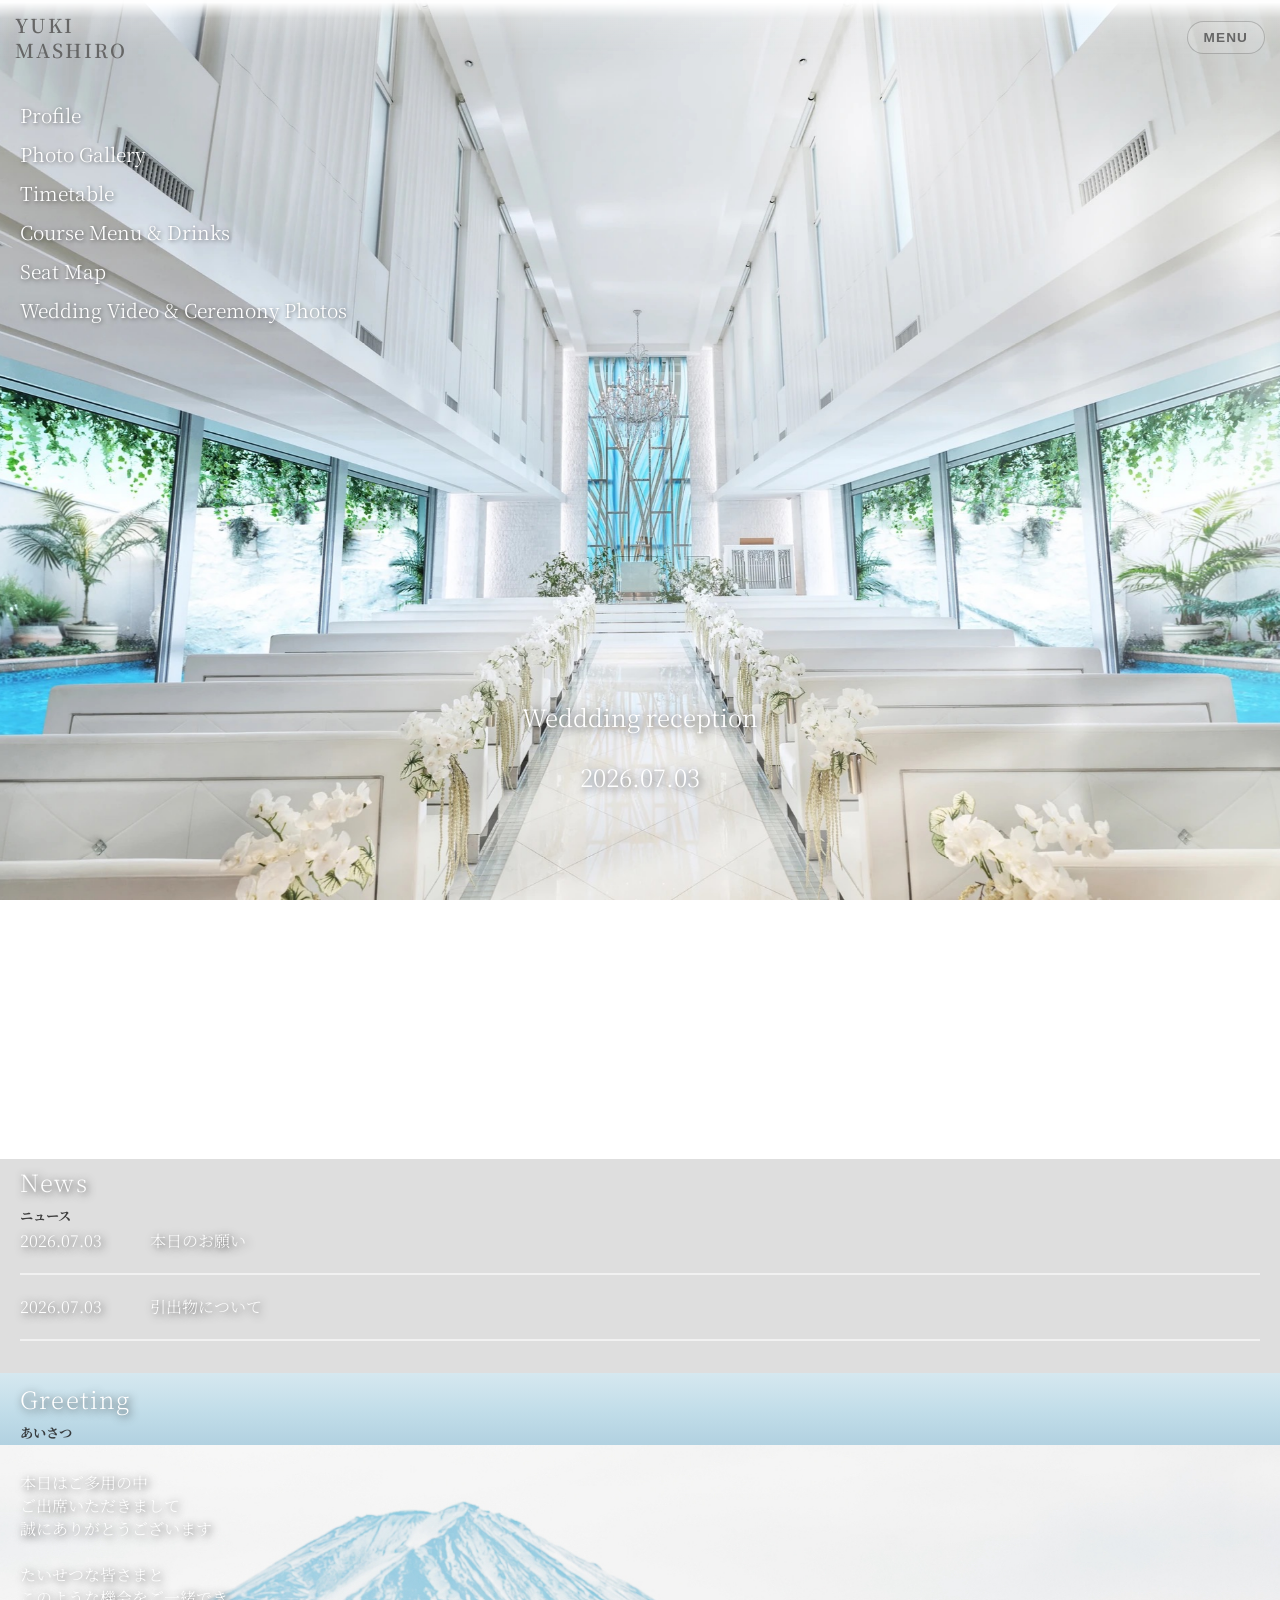
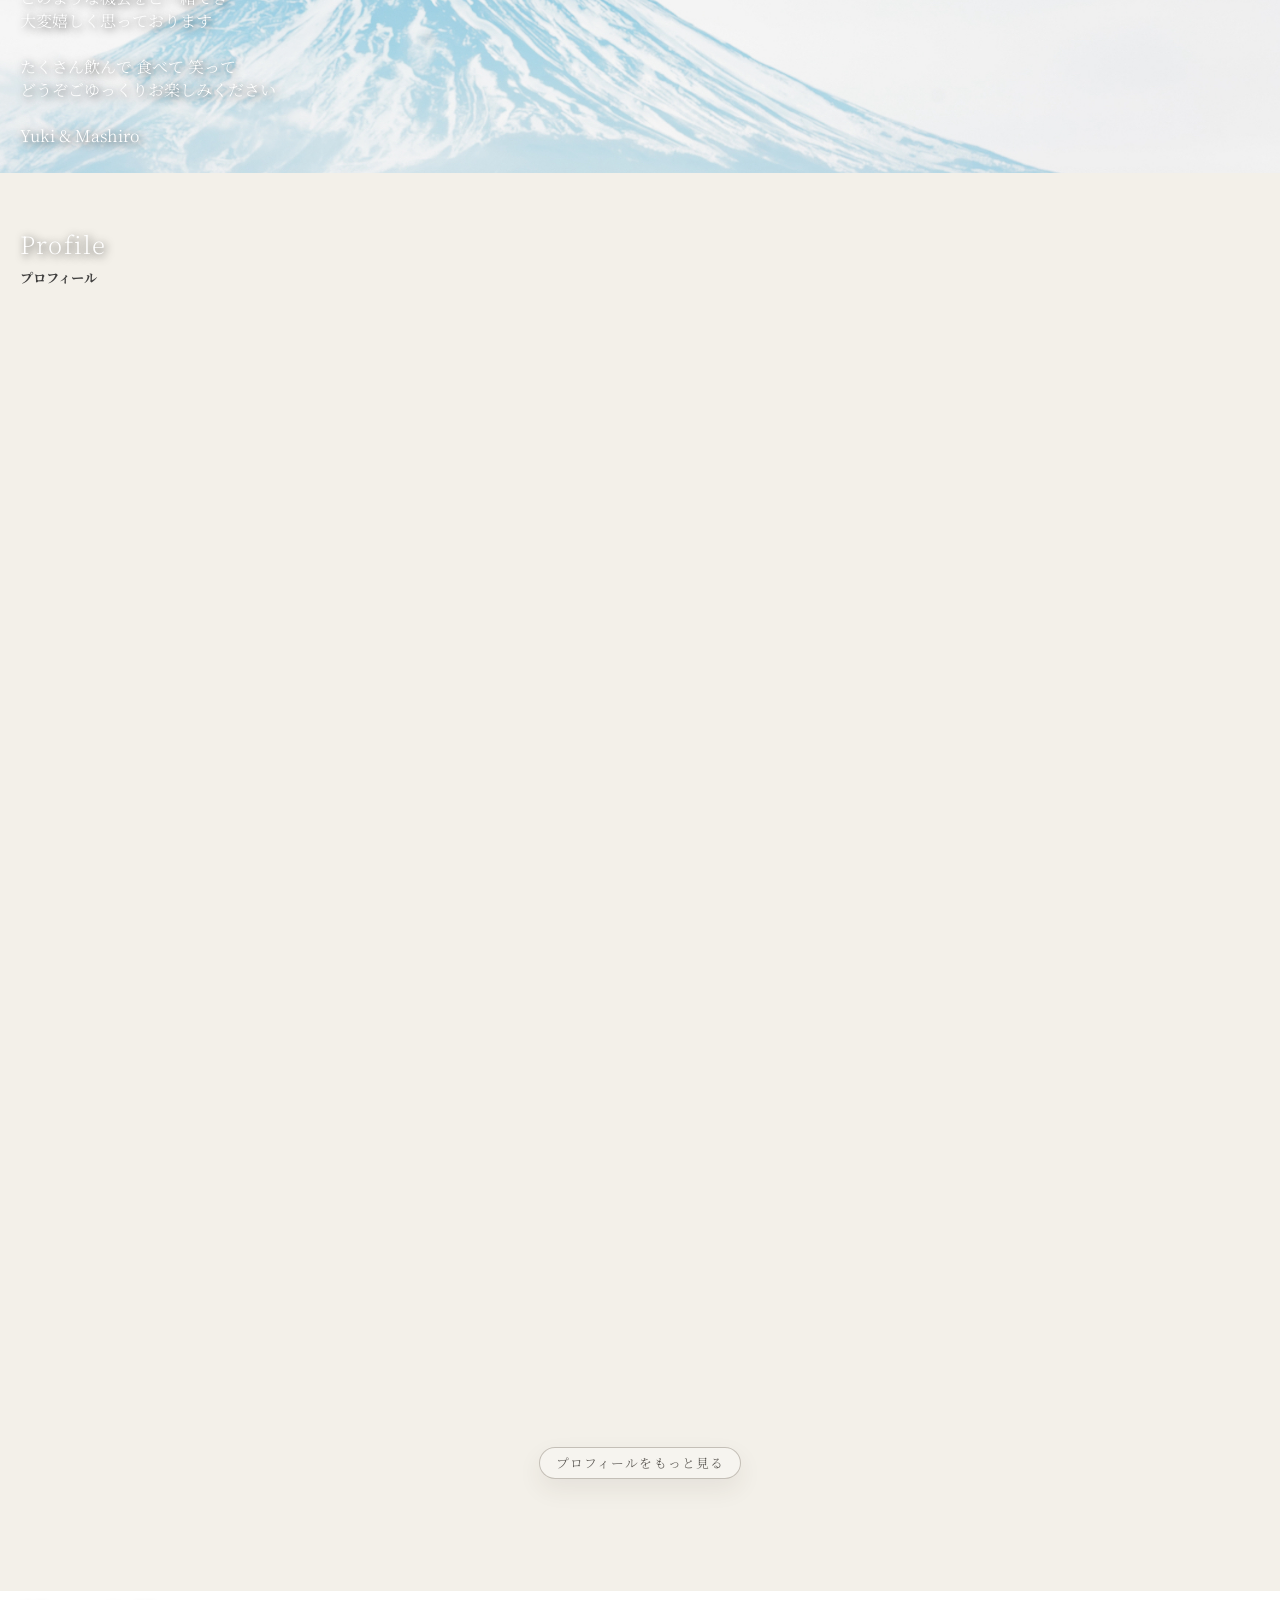
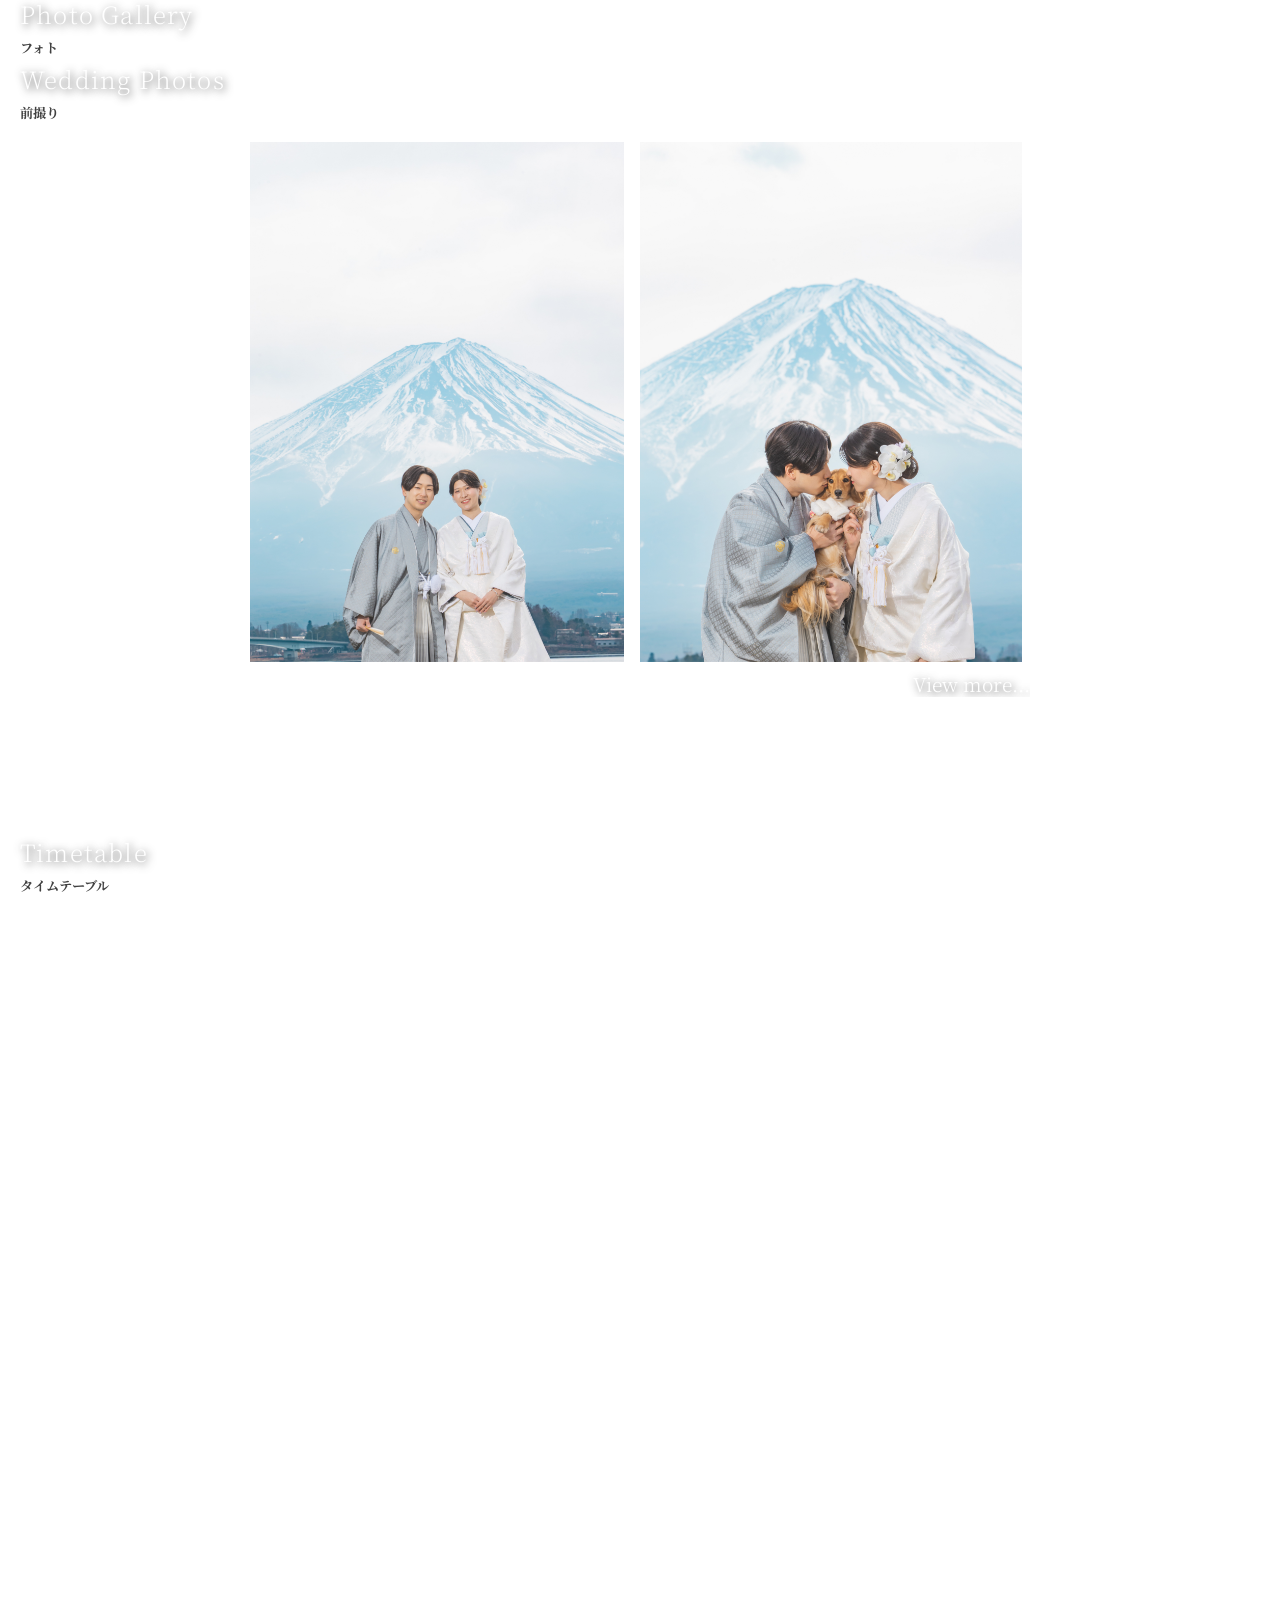
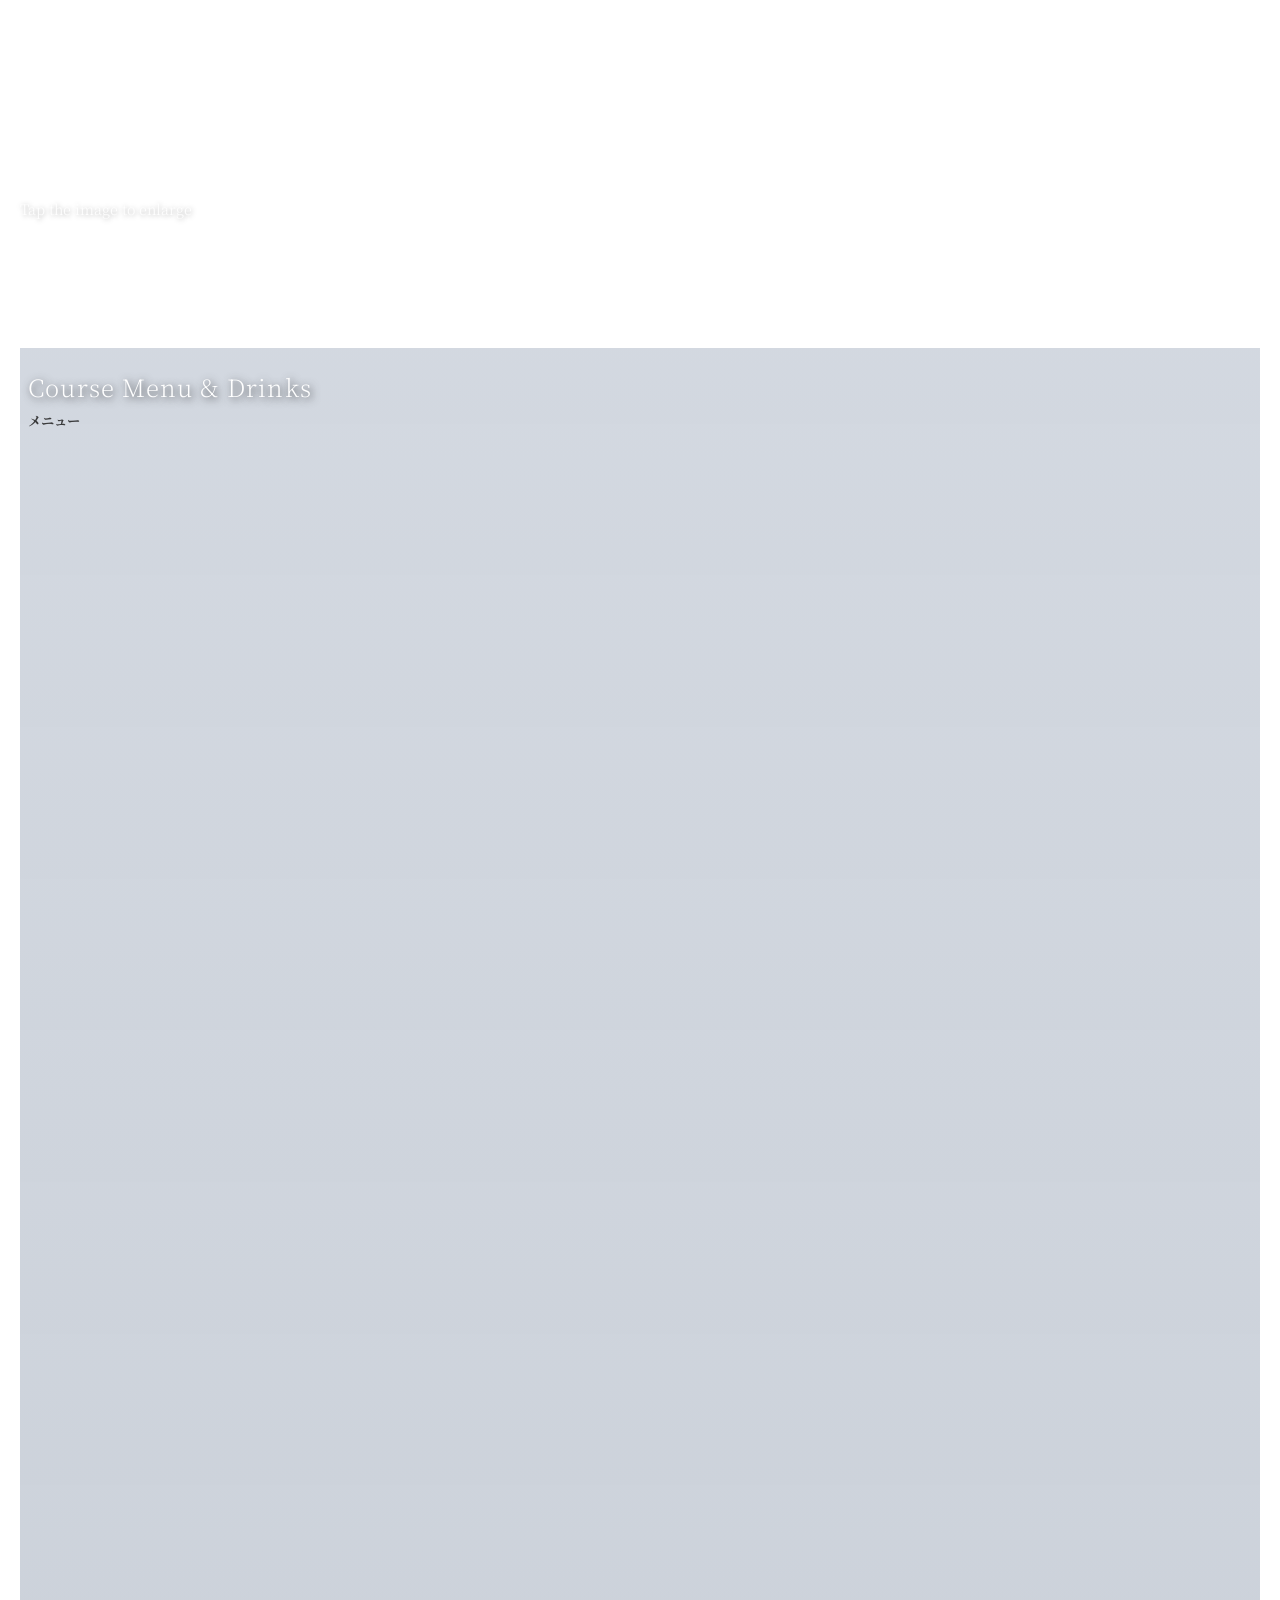
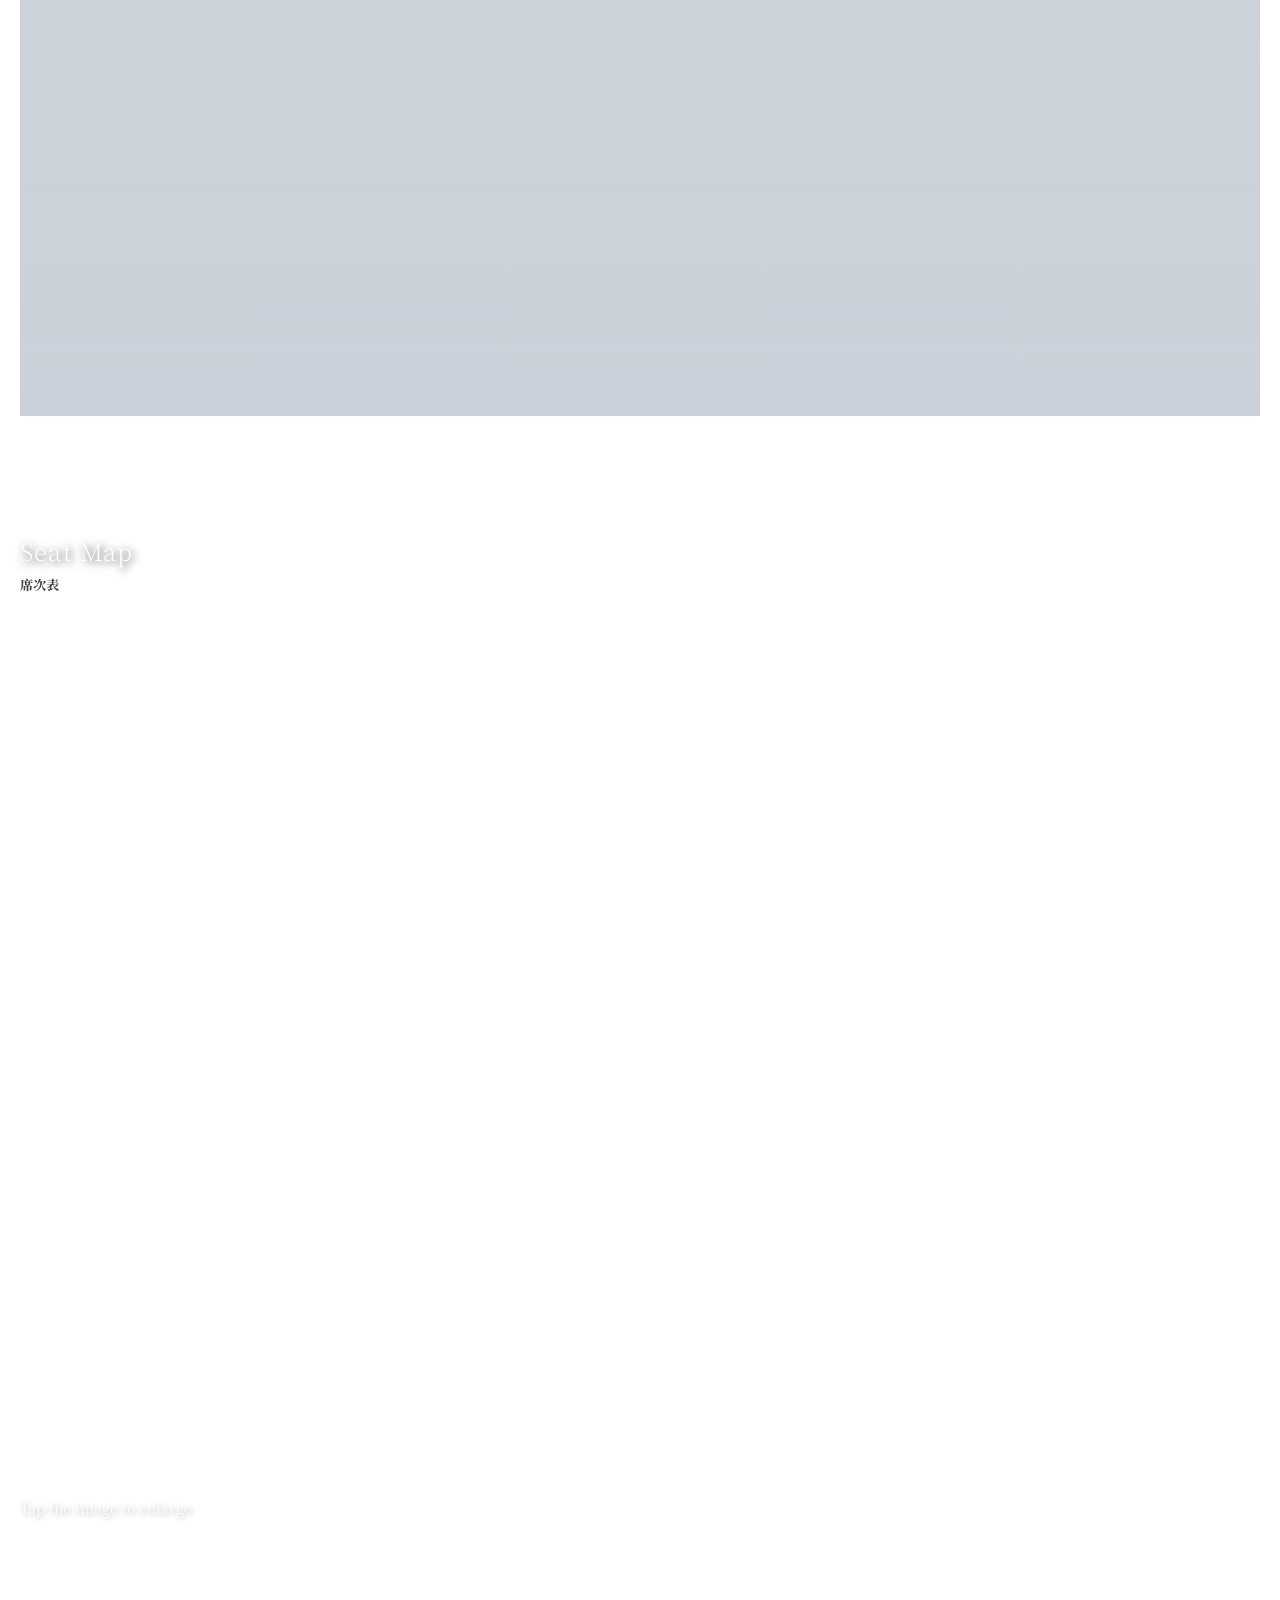
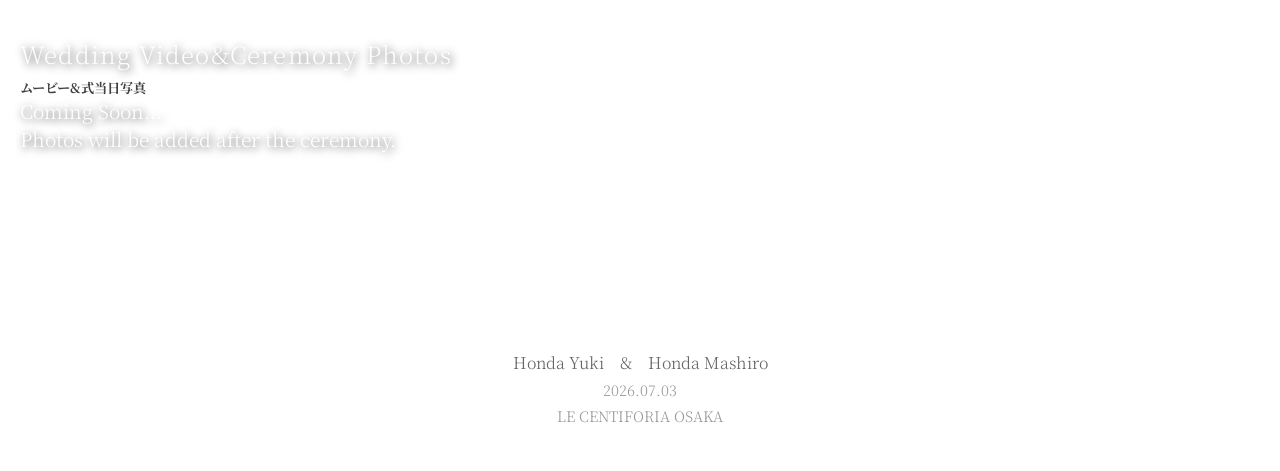
==== commit 2f8fb9ca: "6.15-11.44_commit" ====
--- a/index.html
+++ b/index.html
@@ -51,38 +51,42 @@
 
   <!-- メインコンテンツ（スクロール可能） -->
   <main class="scroll-content">
-    <!-- セクション1: 目次 -->
-    <section class="content-section welcome-section">
-      <div class="content-text-fullwidth">
-        <ul class="toc-list-transparent">
-          <li><a href="#profile" class="toc-link-transparent">Profile</a></li>
-          <li><a href="#photo-gallery" class="toc-link-transparent">Photo Gallery</a></li>
-          <li><a href="#schedule" class="toc-link-transparent">Timetable</a></li>
-          <li><a href="#food" class="toc-link-transparent">Course Menu & Drinks</a></li>
-          <li><a href="#seating" class="toc-link-transparent">Seat Map</a></li>
-          <li><a href="#ceremony-photo" class="toc-link-transparent">Wedding Video & Ceremony Photos</a></li>
-        </ul>
-      </div>
-    </section>
-
-    <!-- セクション2: ウェルカムメッセージ -->
-    <section class="content-section welcome-section">
-      <div class="content-text-fullwidth">
-        <p class="welcome-message-transparent">Weddding reception<br></p>
-        <p class="welcome-message-date">2026.07.03</p>
-      </div>
-    </section>
-
-    <!-- セクション3: ニュース -->
-    <section class="content-section-news">
-      <div class="content-text-fullwidth">
-        <h3 class="section-title-transparent">News</h3><br><h5>ニュース</h5>
-        <p class="news-message-transparent">2026.07.03　　　本日のお願い</p>
-        <hr class="toc-divider-news">
-        <p class="news-message-transparent">2026.07.03　　　引出物について</p>
-        <hr class="toc-divider-news">
-      </div>
-    </section>
+    <div class="home-intro-background-region">
+      <div class="home-intro-fixed-background" aria-hidden="true"></div>
+
+      <!-- セクション1: 目次 -->
+      <section class="content-section welcome-section">
+        <div class="content-text-fullwidth">
+          <ul class="toc-list-transparent">
+            <li><a href="#profile" class="toc-link-transparent">Profile</a></li>
+            <li><a href="#photo-gallery" class="toc-link-transparent">Photo Gallery</a></li>
+            <li><a href="#schedule" class="toc-link-transparent">Timetable</a></li>
+            <li><a href="#food" class="toc-link-transparent">Course Menu & Drinks</a></li>
+            <li><a href="#seating" class="toc-link-transparent">Seat Map</a></li>
+            <li><a href="#ceremony-photo" class="toc-link-transparent">Wedding Video & Ceremony Photos</a></li>
+          </ul>
+        </div>
+      </section>
+
+      <!-- セクション2: ウェルカムメッセージ -->
+      <section class="content-section welcome-section">
+        <div class="content-text-fullwidth">
+          <p class="welcome-message-transparent">Weddding reception<br></p>
+          <p class="welcome-message-date">2026.07.03</p>
+        </div>
+      </section>
+
+      <!-- セクション3: ニュース -->
+      <section class="content-section-news">
+        <div class="content-text-fullwidth">
+          <h3 class="section-title-transparent">News</h3><br><h5>ニュース</h5>
+          <p class="news-message-transparent">2026.07.03　　　本日のお願い</p>
+          <hr class="toc-divider-news">
+          <p class="news-message-transparent">2026.07.03　　　引出物について</p>
+          <hr class="toc-divider-news">
+        </div>
+      </section>
+    </div>
 
     <!-- セクション4: グリーティングメッセージ -->
     <section class="content-section-greeting-title">
@@ -186,7 +190,7 @@
       <div class="content-text-fullwidth">
         <h3 class="section-title-transparent">Timetable</h3><br><h5>タイムテーブル</h5>
         <button class="zoomable-image-button reveal-on-scroll reveal-slide-left" type="button" data-zoom-image="media/prephoto/タイムテーブル.png" data-zoom-alt="Timetable">
-          <img class="timetable-image" src="media/prephoto/タイムテーブル.png" alt="Timetable">
+          <img class="timetable-image" src="media/prephoto/7table.png" alt="Timetable">
         </button>
         <p class="zoomable-image-hint">Tap the image to enlarge</p>
       </div>
--- a/css/styles.css
+++ b/css/styles.css
@@ -59,15 +59,38 @@
 
 /* 未使用の背景要素スタイル */
 
-/* 各セクションの背景設定 */
-.toc-section,
-.welcome-section:not(.greeting-bg-section) {
-  /* 目次〜ウェルカムメッセージ: lecenti1.webp背景 */
+/* 目次からNewsまでを覆う、モバイル対応の固定背景 */
+.home-intro-background-region {
+  position: relative;
+  isolation: isolate;
+}
+
+.home-intro-fixed-background {
+  position: fixed;
+  inset: 0;
+  z-index: 0;
   background-image: url('../media/prephoto/lecenti1.jpeg');
   background-size: cover;
   background-position: center;
-  background-attachment: fixed;
   background-repeat: no-repeat;
+  opacity: 1;
+  visibility: visible;
+  transition: opacity 160ms ease, visibility 160ms ease;
+  pointer-events: none;
+}
+
+.home-intro-fixed-background.is-hidden {
+  opacity: 0;
+  visibility: hidden;
+}
+
+.home-intro-background-region > section {
+  position: relative;
+  z-index: 1;
+}
+
+.welcome-section:not(.greeting-bg-section) {
+  background: transparent;
 }
 
 .greeting-bg-section:not(.welcome-section) {
@@ -230,7 +253,7 @@
   max-width: 100%;
   margin-top: 0;
   padding: 0;
-  overflow-x: hidden;
+  overflow-x: clip;
 }
 
 /* コンテンツセクション */
@@ -251,7 +274,7 @@
   padding-bottom: 7rem;
 }
 
-.scroll-content > .content-section:first-child {
+.home-intro-background-region > .content-section:first-of-type {
   padding-top: 86px;
 }
 
@@ -278,7 +301,7 @@
   justify-content: center;
   padding: 0 20px;
   padding-bottom: 1rem;
-  background: gainsboro;
+  background: rgba(220, 220, 220, 0.92);
 }
 
 .content-card {
@@ -355,13 +378,13 @@
 
 .profile-person-card {
   display: grid;
-  grid-template-columns: minmax(150px, 42%) 1fr;
+  grid-template-columns: minmax(160px, 46%) 1fr;
   gap: 1rem;
   align-items: center;
 }
 
 .profile-person-card-reverse {
-  grid-template-columns: 1fr minmax(150px, 42%);
+  grid-template-columns: 1fr minmax(160px, 46%);
 }
 
 .profile-person-card-reverse .profile-portrait {
@@ -415,8 +438,8 @@
 
 .profile-card-image {
   width: 100%;
-  max-width: 240px;
-  aspect-ratio: 3 / 4.5;
+  max-width: 270px;
+  aspect-ratio: 3 / 4;
   display: block;
   object-fit: cover;
 }
@@ -430,7 +453,7 @@
 }
 
 .profile-card-ria .profile-card-image {
-  max-width: 240px;
+  max-width: 270px;
 }
 
 .profile-portrait-role {
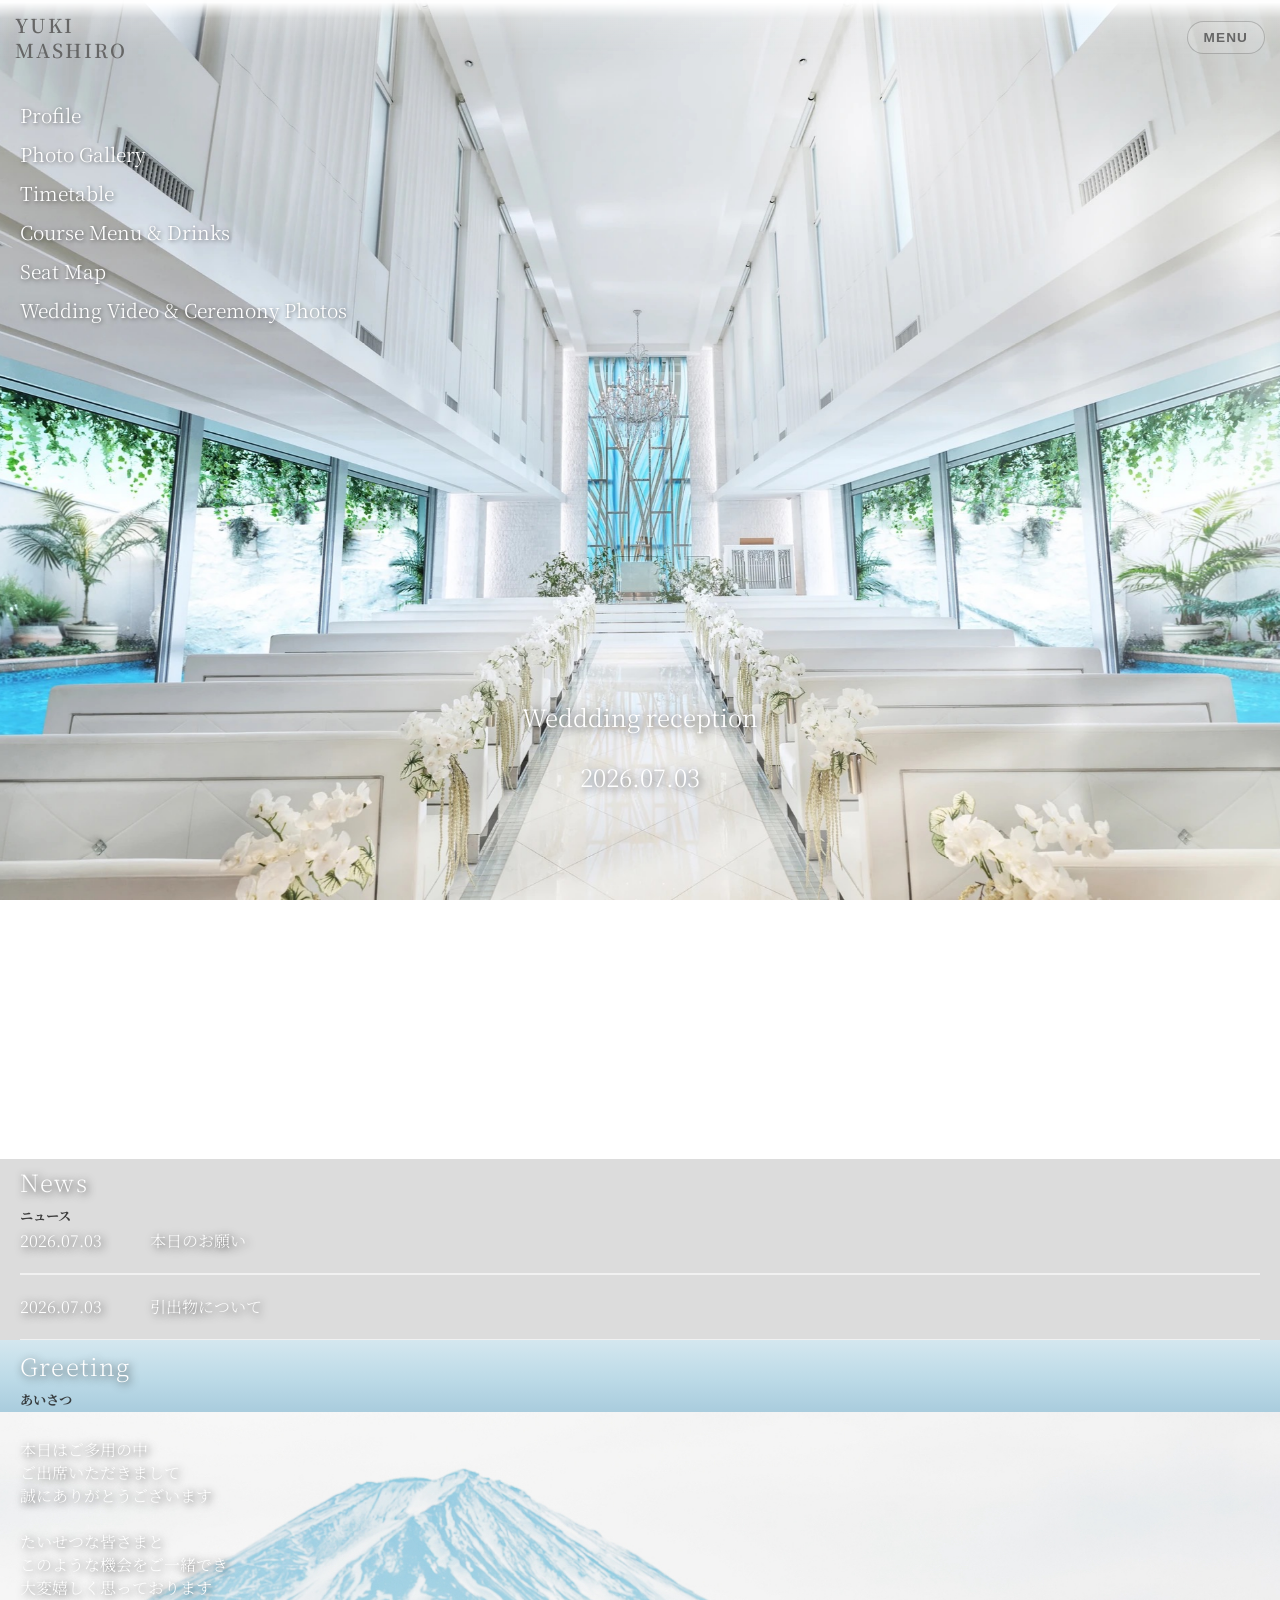
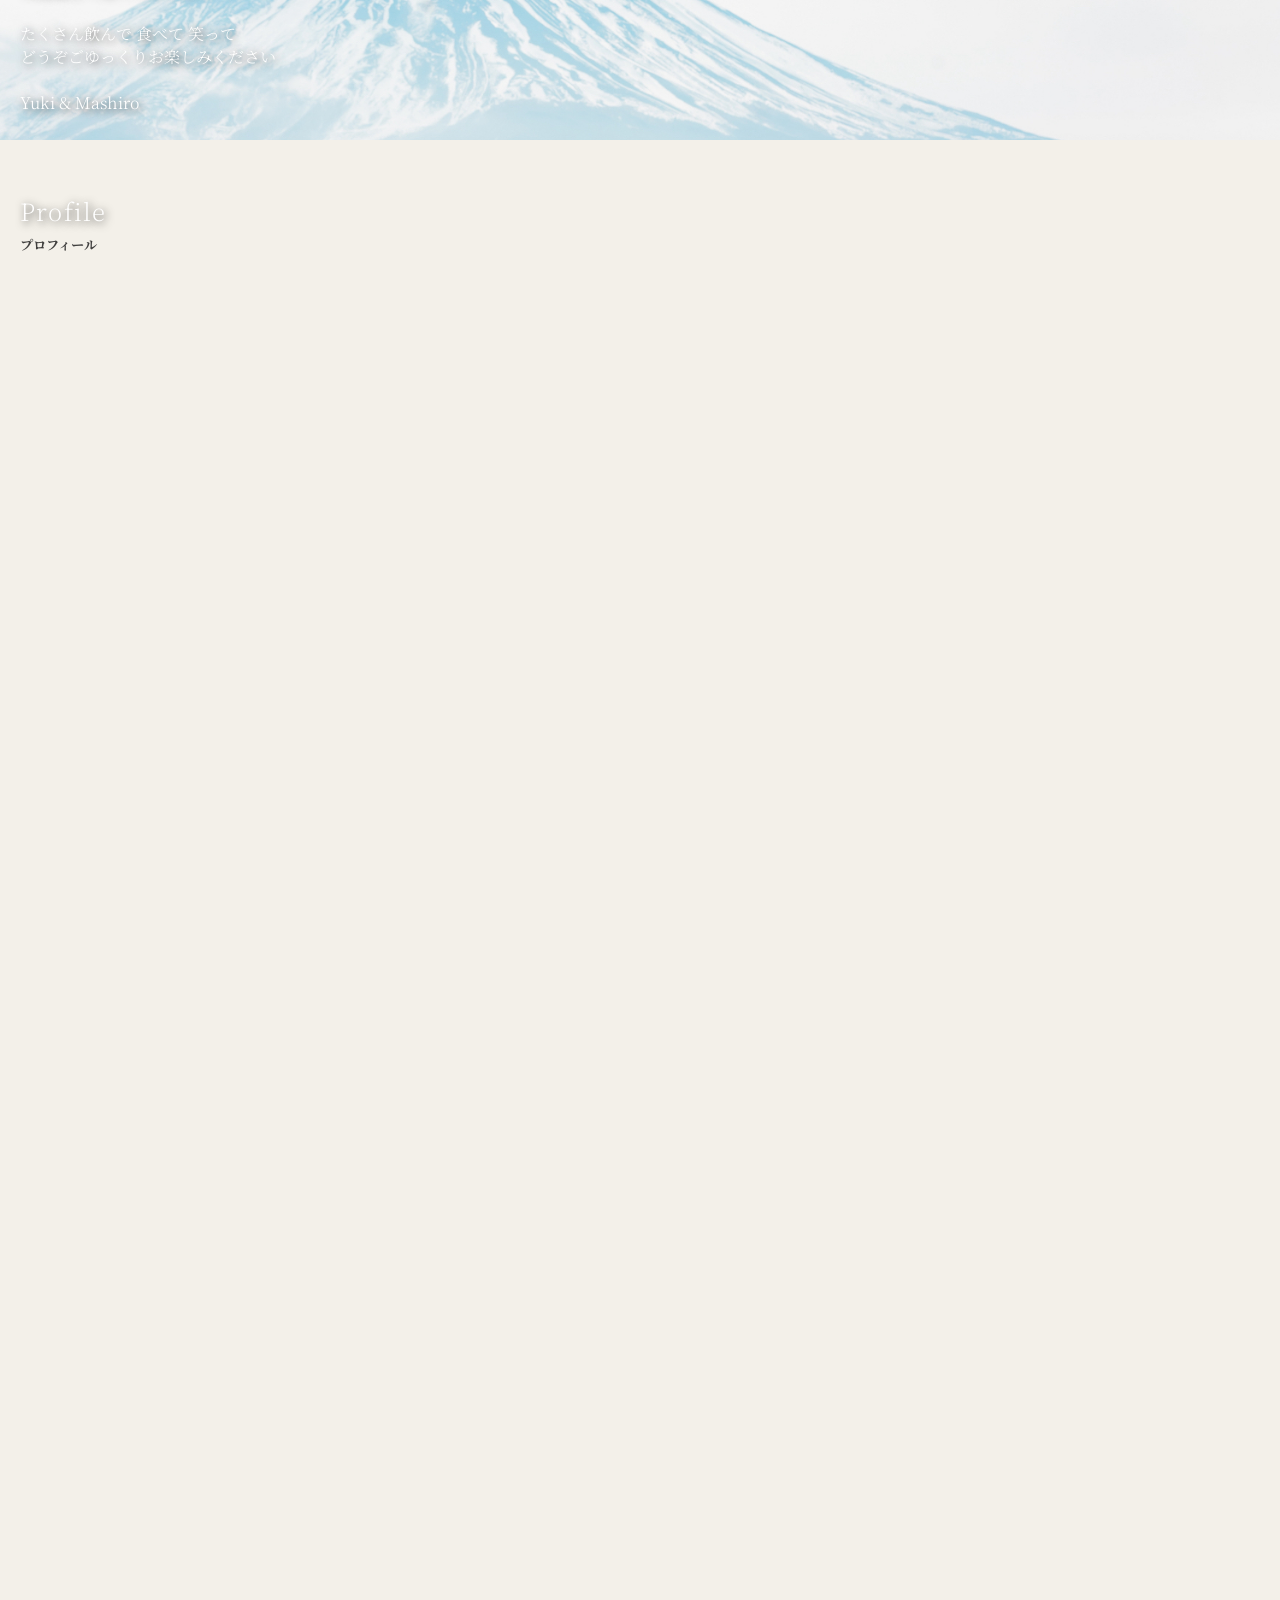
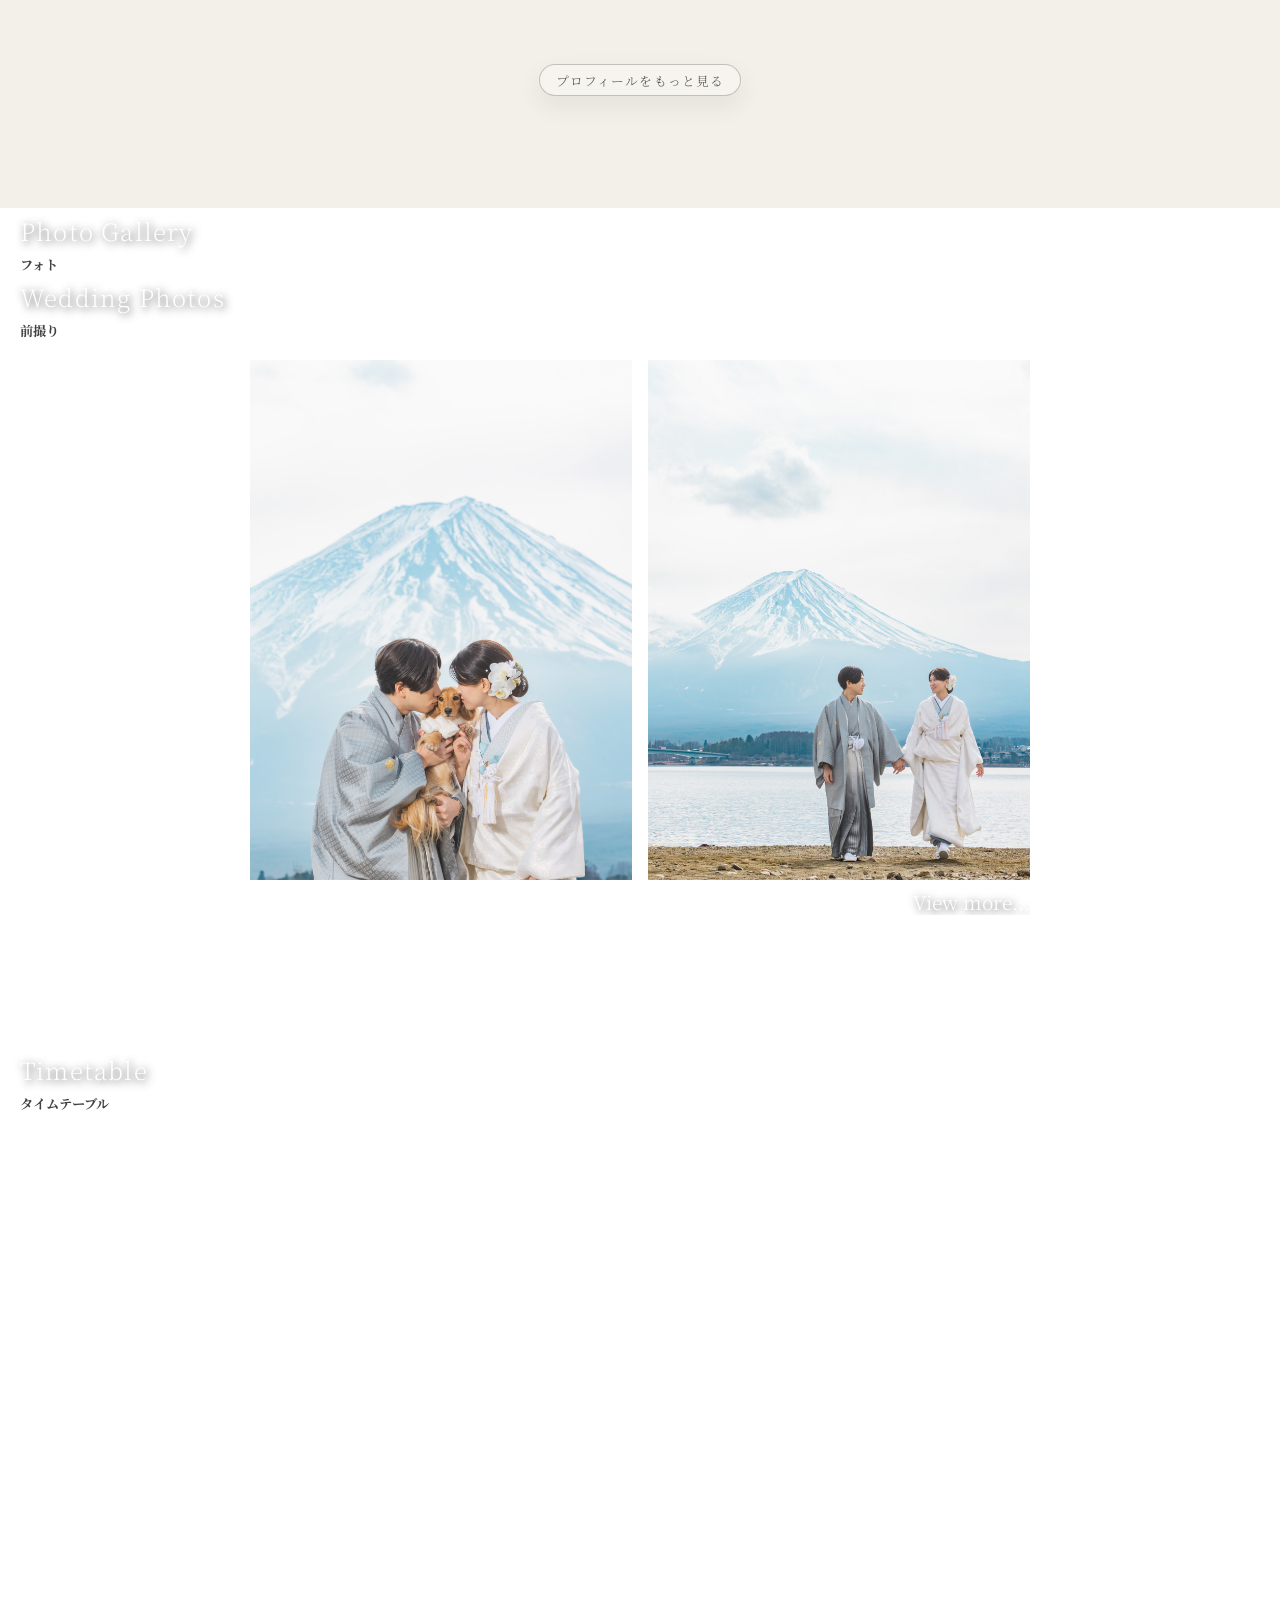
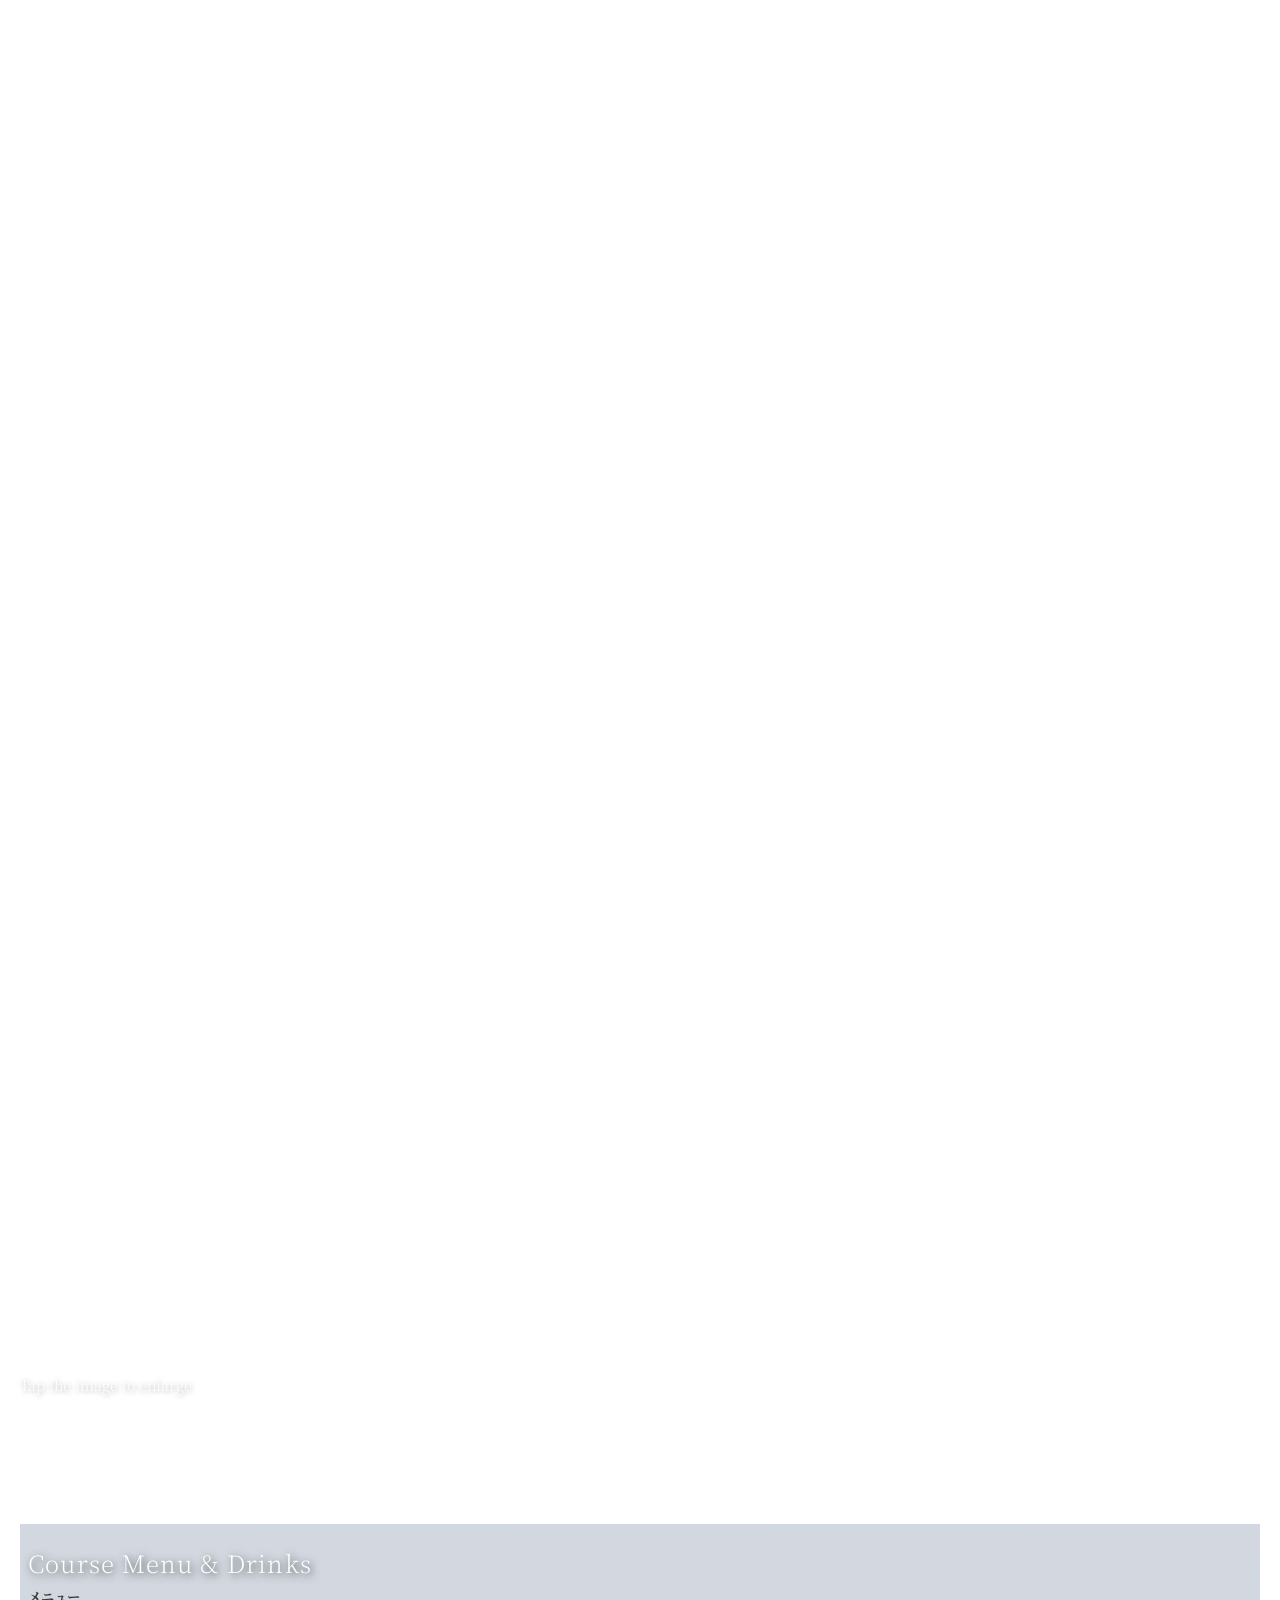
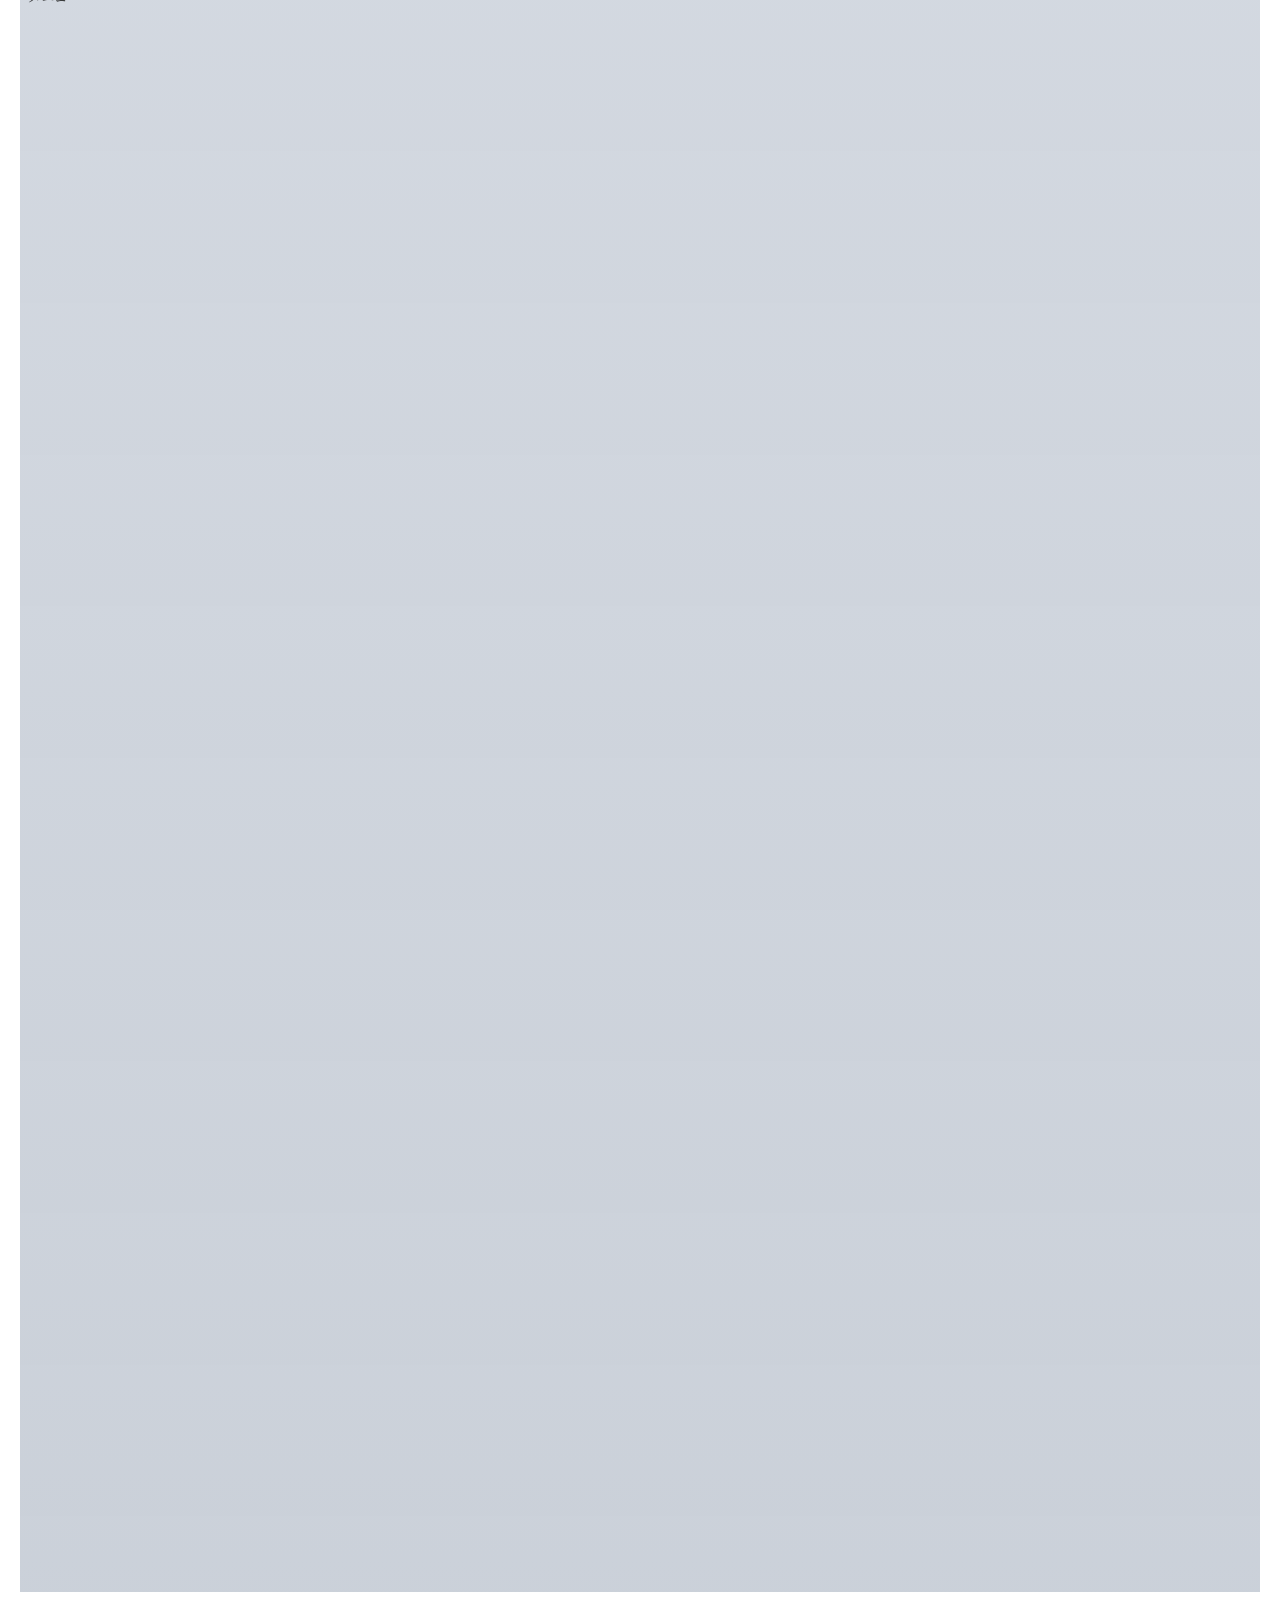
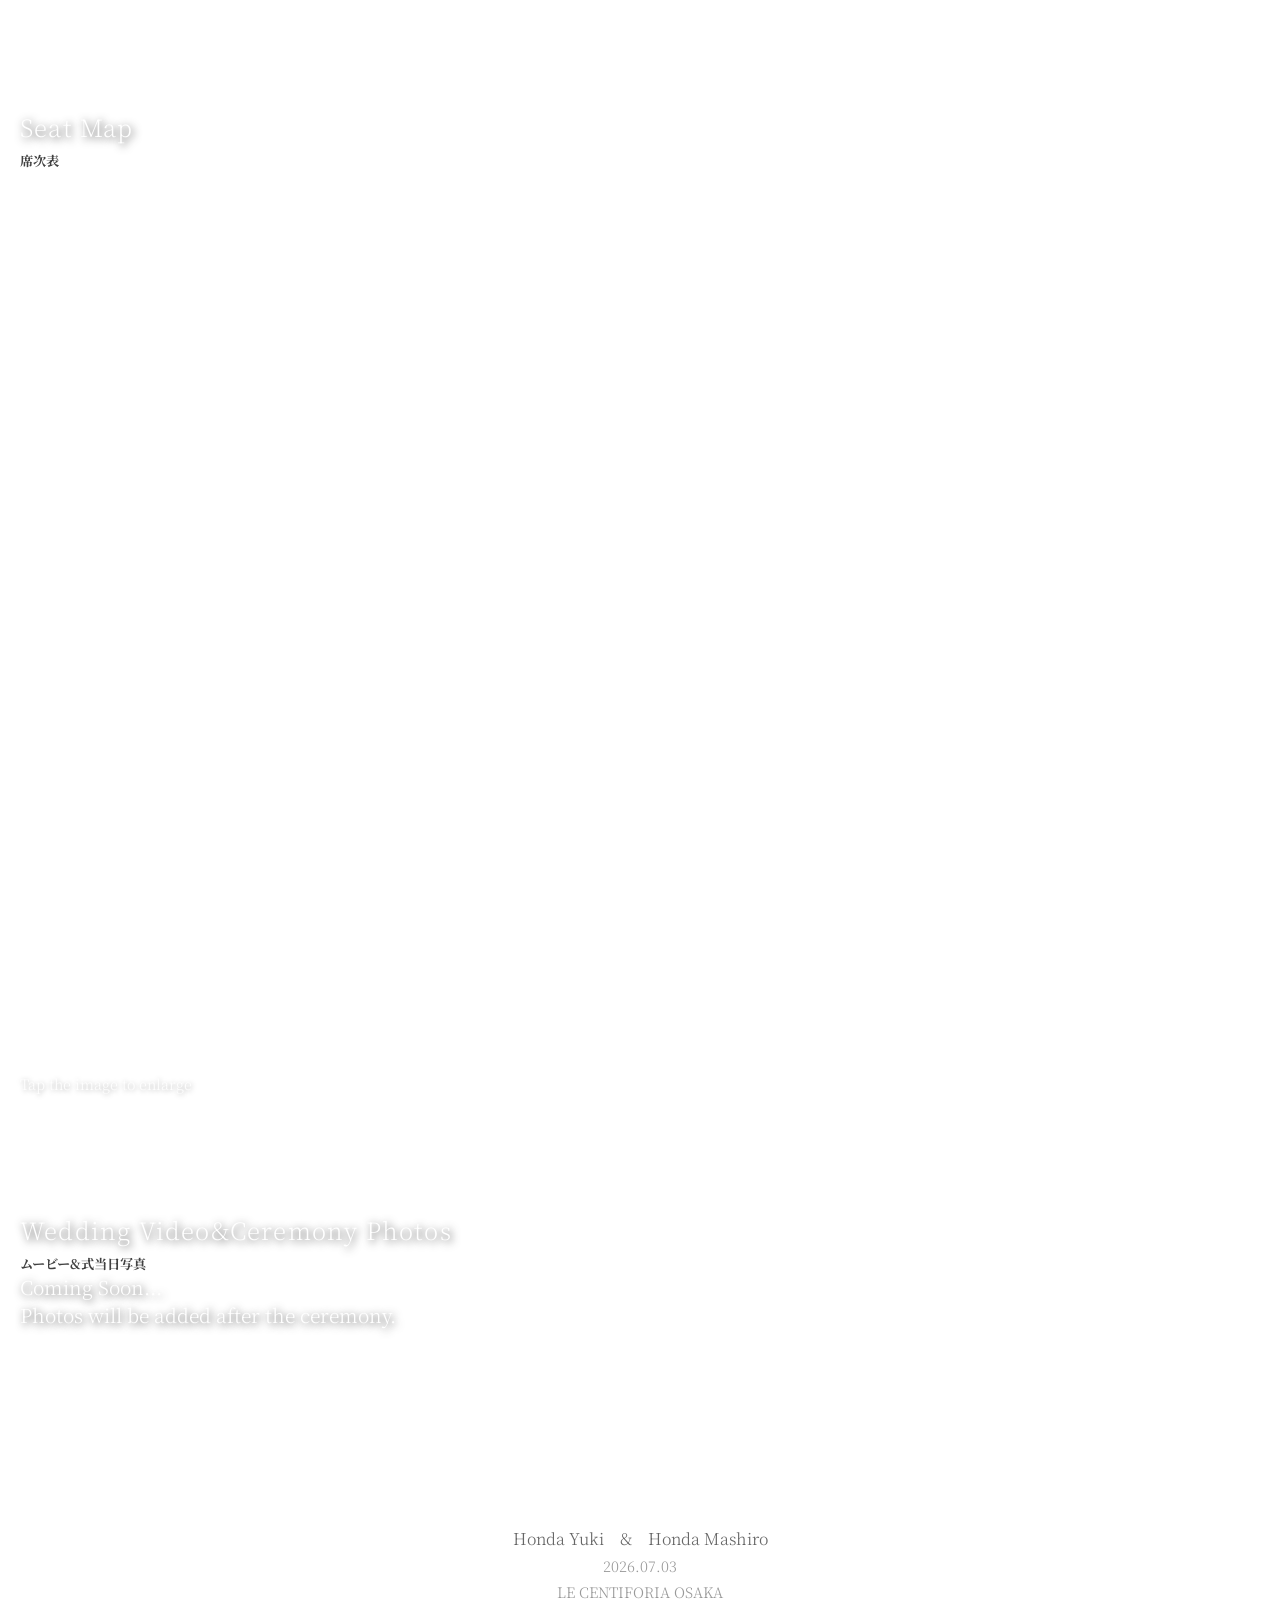
==== commit 10039aea: "6.15-12.10_commit" ====
--- a/index.html
+++ b/index.html
@@ -189,8 +189,8 @@
     <section id="schedule" class="content-section">
       <div class="content-text-fullwidth">
         <h3 class="section-title-transparent">Timetable</h3><br><h5>タイムテーブル</h5>
-        <button class="zoomable-image-button reveal-on-scroll reveal-slide-left" type="button" data-zoom-image="media/prephoto/タイムテーブル.png" data-zoom-alt="Timetable">
-          <img class="timetable-image" src="media/prephoto/7table.png" alt="Timetable">
+        <button class="zoomable-image-button reveal-on-scroll reveal-slide-left" type="button" data-zoom-image="media/prephoto/timetable.png" data-zoom-alt="Timetable">
+          <img class="timetable-image" src="media/prephoto/timetable.png" alt="Timetable">
         </button>
         <p class="zoomable-image-hint">Tap the image to enlarge</p>
       </div>
--- a/css/styles.css
+++ b/css/styles.css
@@ -287,21 +287,27 @@
 }
 
 .content-section-greeting-title {
+  position: relative;
+  z-index: 2;
   display: flex;
   align-items: center;
   justify-content: center;
+  margin-top: -1px;
   padding: 0.2rem 20px;
-  background: linear-gradient(180deg, rgba(212, 231, 239, 0.96) 0%, rgba(188, 218, 231, 0.93) 55%, rgba(169, 204, 221, 0.9) 100%);
+  background: linear-gradient(180deg, rgb(212, 231, 239) 0%, rgb(188, 218, 231) 55%, rgb(169, 204, 221) 100%);
 }
 
 /* コンテンツセクション */
 .content-section-news {
+  position: relative;
+  z-index: 2;
   display: flex;
   align-items: center;
   justify-content: center;
   padding: 0 20px;
-  padding-bottom: 1rem;
-  background: rgba(220, 220, 220, 0.92);
+  padding-bottom: 0;
+  margin: 0;
+  background: rgb(220, 220, 220);
 }
 
 .content-card {
@@ -378,13 +384,13 @@
 
 .profile-person-card {
   display: grid;
-  grid-template-columns: minmax(160px, 46%) 1fr;
+  grid-template-columns: 50% minmax(0, 1fr);
   gap: 1rem;
   align-items: center;
 }
 
 .profile-person-card-reverse {
-  grid-template-columns: 1fr minmax(160px, 46%);
+  grid-template-columns: minmax(0, 1fr) 50%;
 }
 
 .profile-person-card-reverse .profile-portrait {
@@ -438,8 +444,7 @@
 
 .profile-card-image {
   width: 100%;
-  max-width: 270px;
-  aspect-ratio: 3 / 4;
+  max-width: 320px;
   display: block;
   object-fit: cover;
 }
@@ -453,7 +458,7 @@
 }
 
 .profile-card-ria .profile-card-image {
-  max-width: 270px;
+  max-width: 320px;
 }
 
 .profile-portrait-role {
@@ -1039,6 +1044,10 @@
   margin-bottom: 1rem;
 }
 
+.content-section-news .toc-divider-news:last-child {
+  margin-bottom: 0;
+}
+
 .toc-list-transparent {
   list-style: none;
   padding: 0;
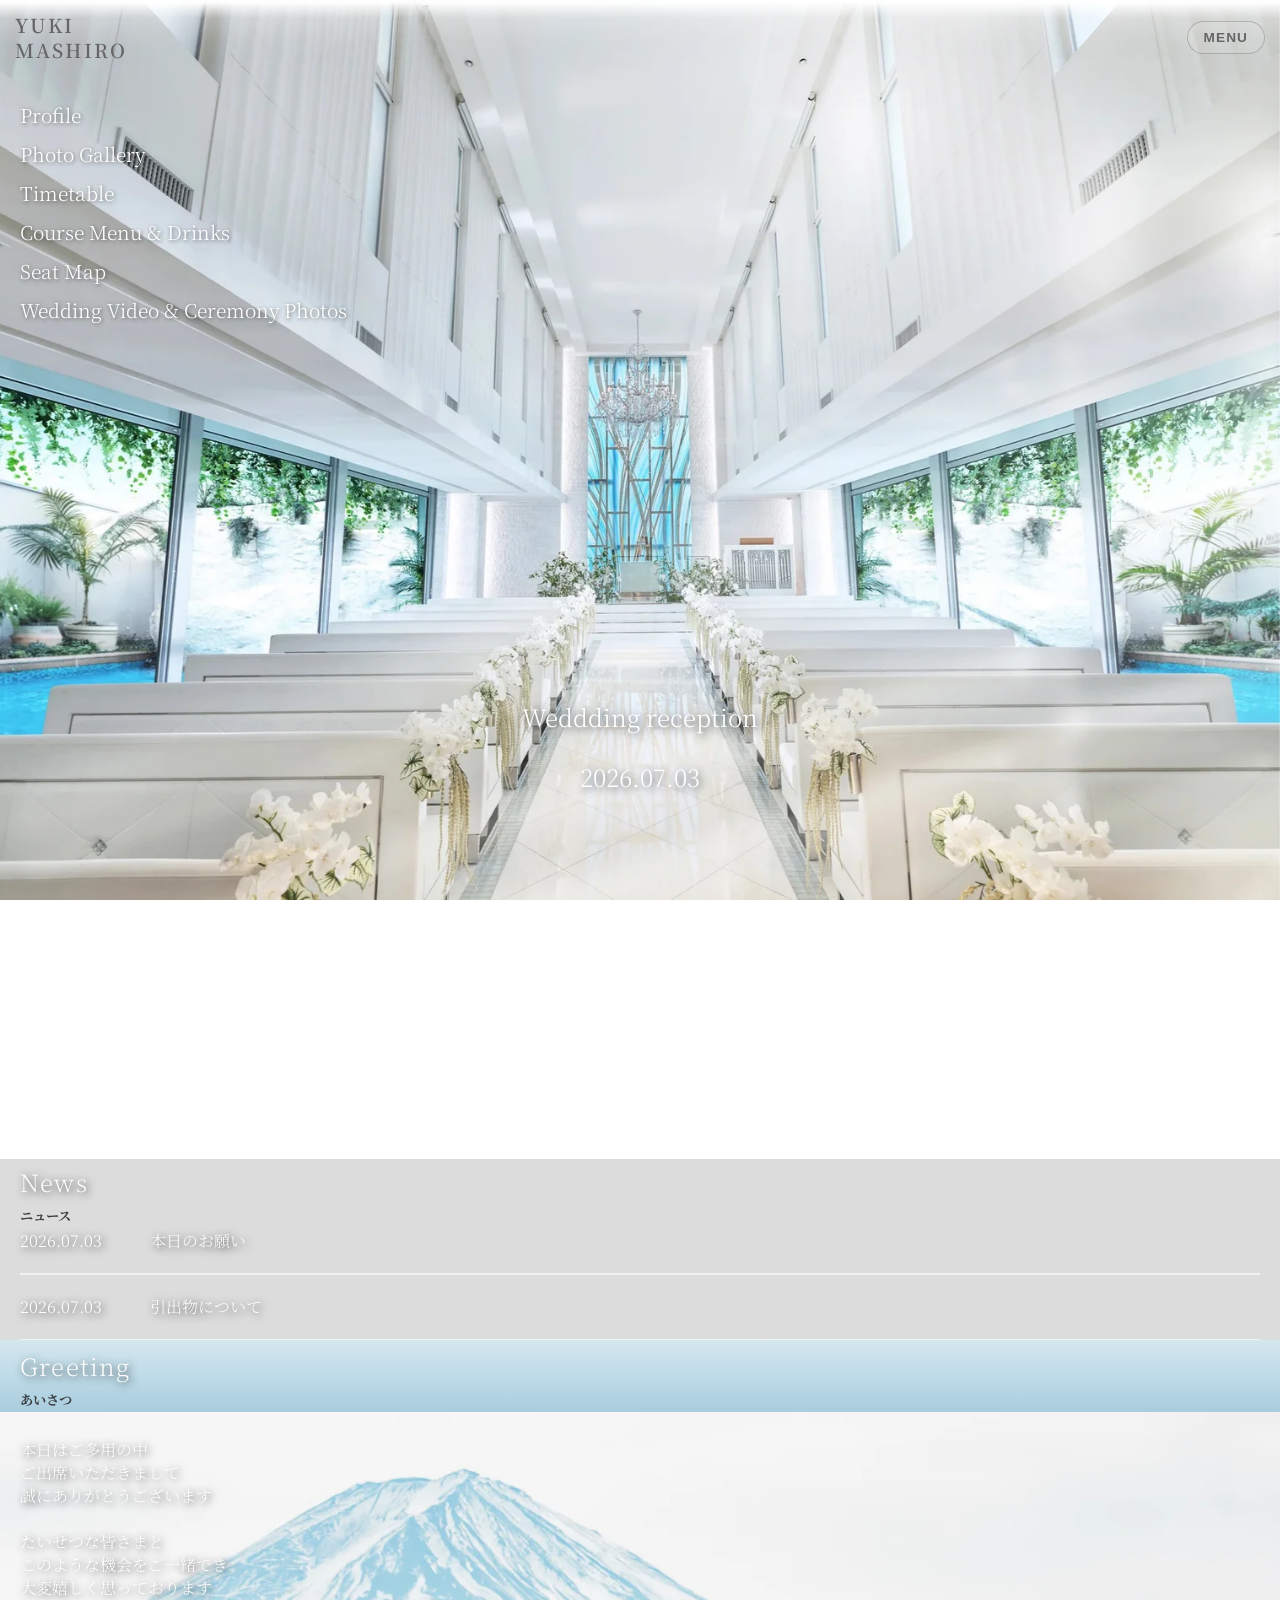
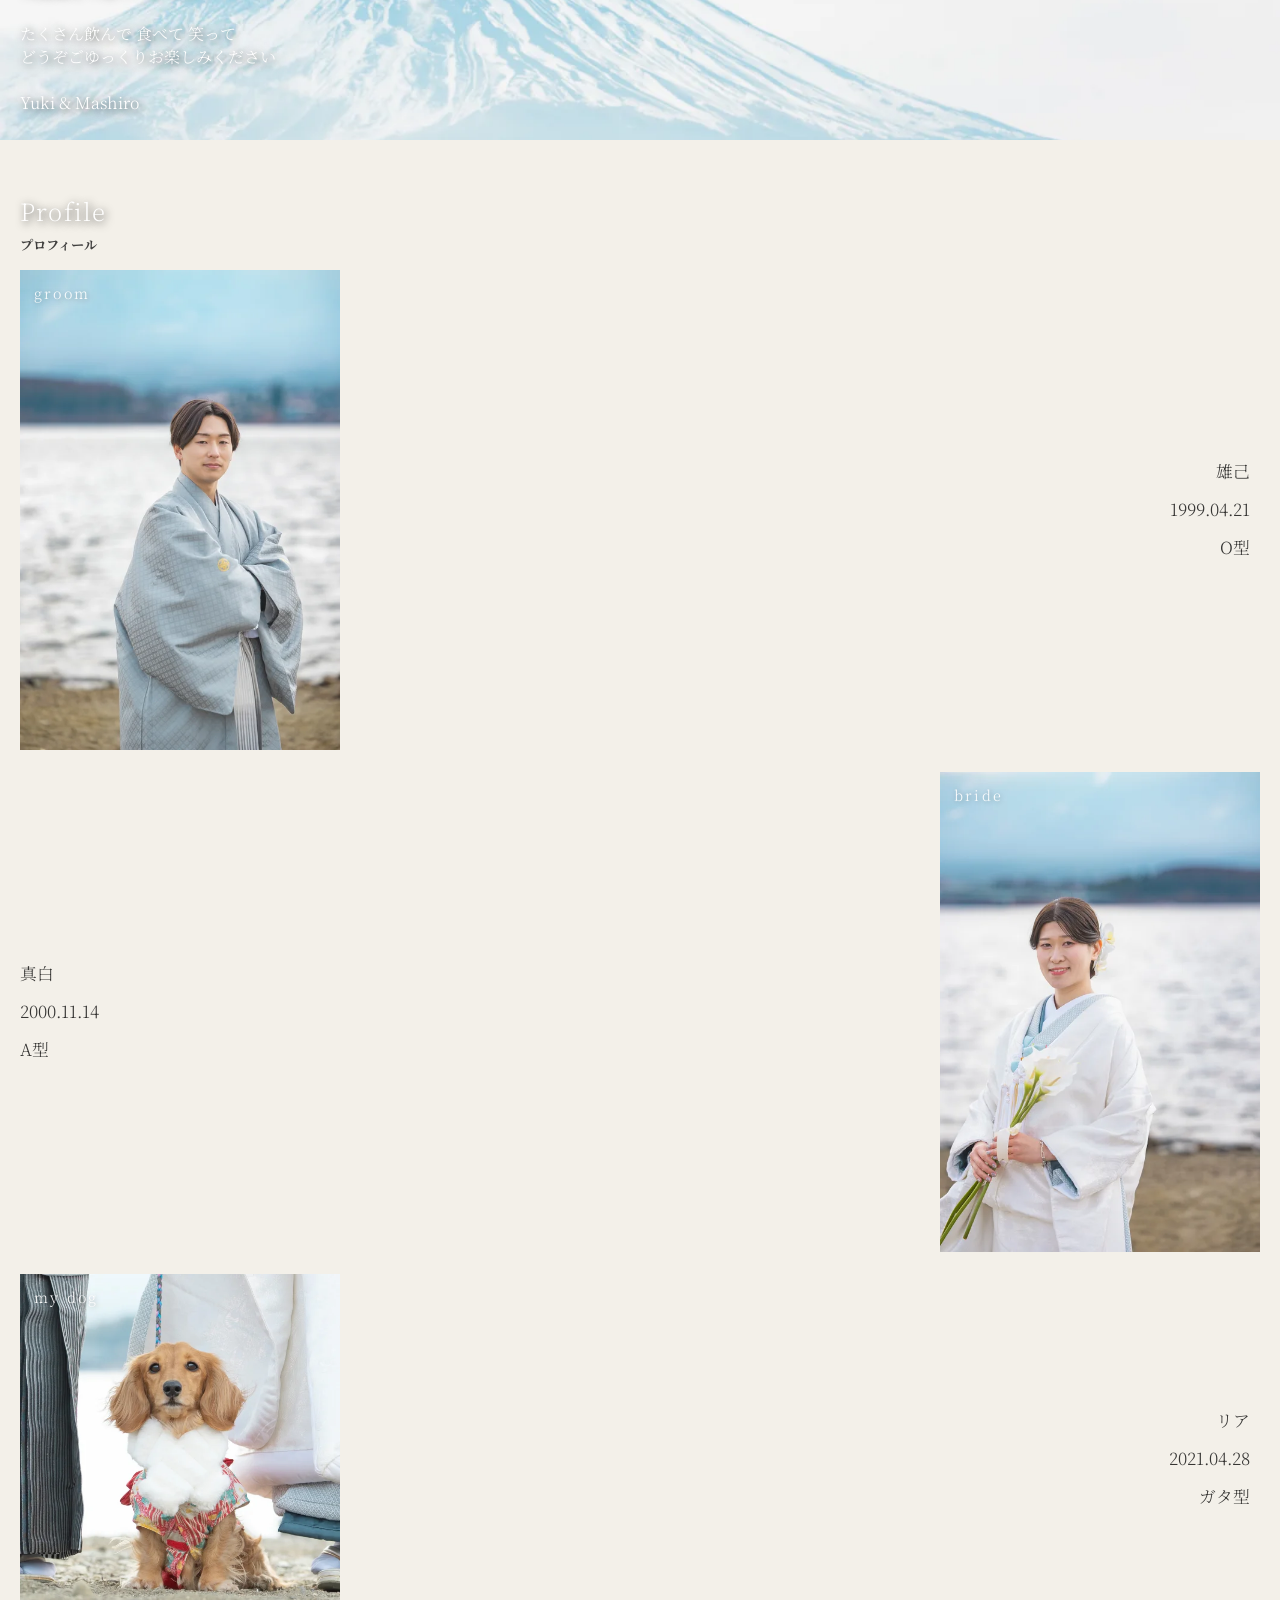
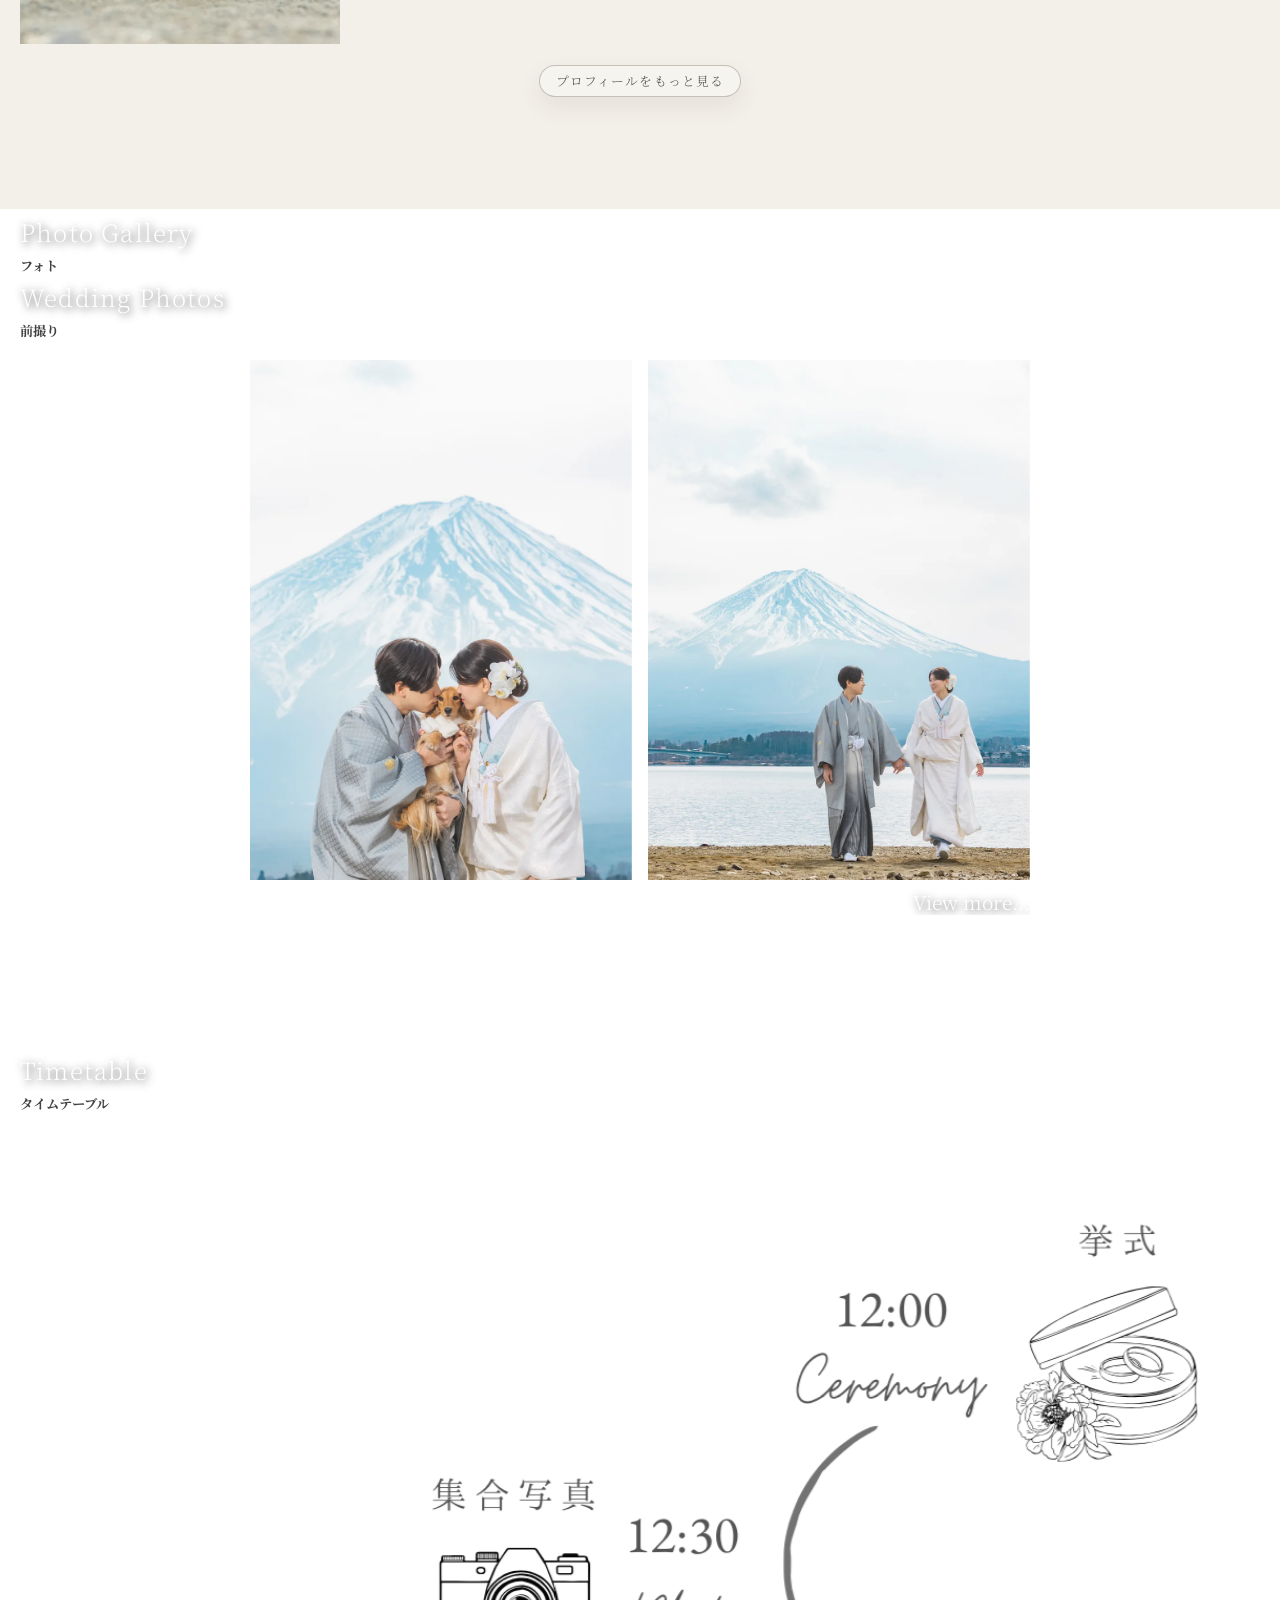
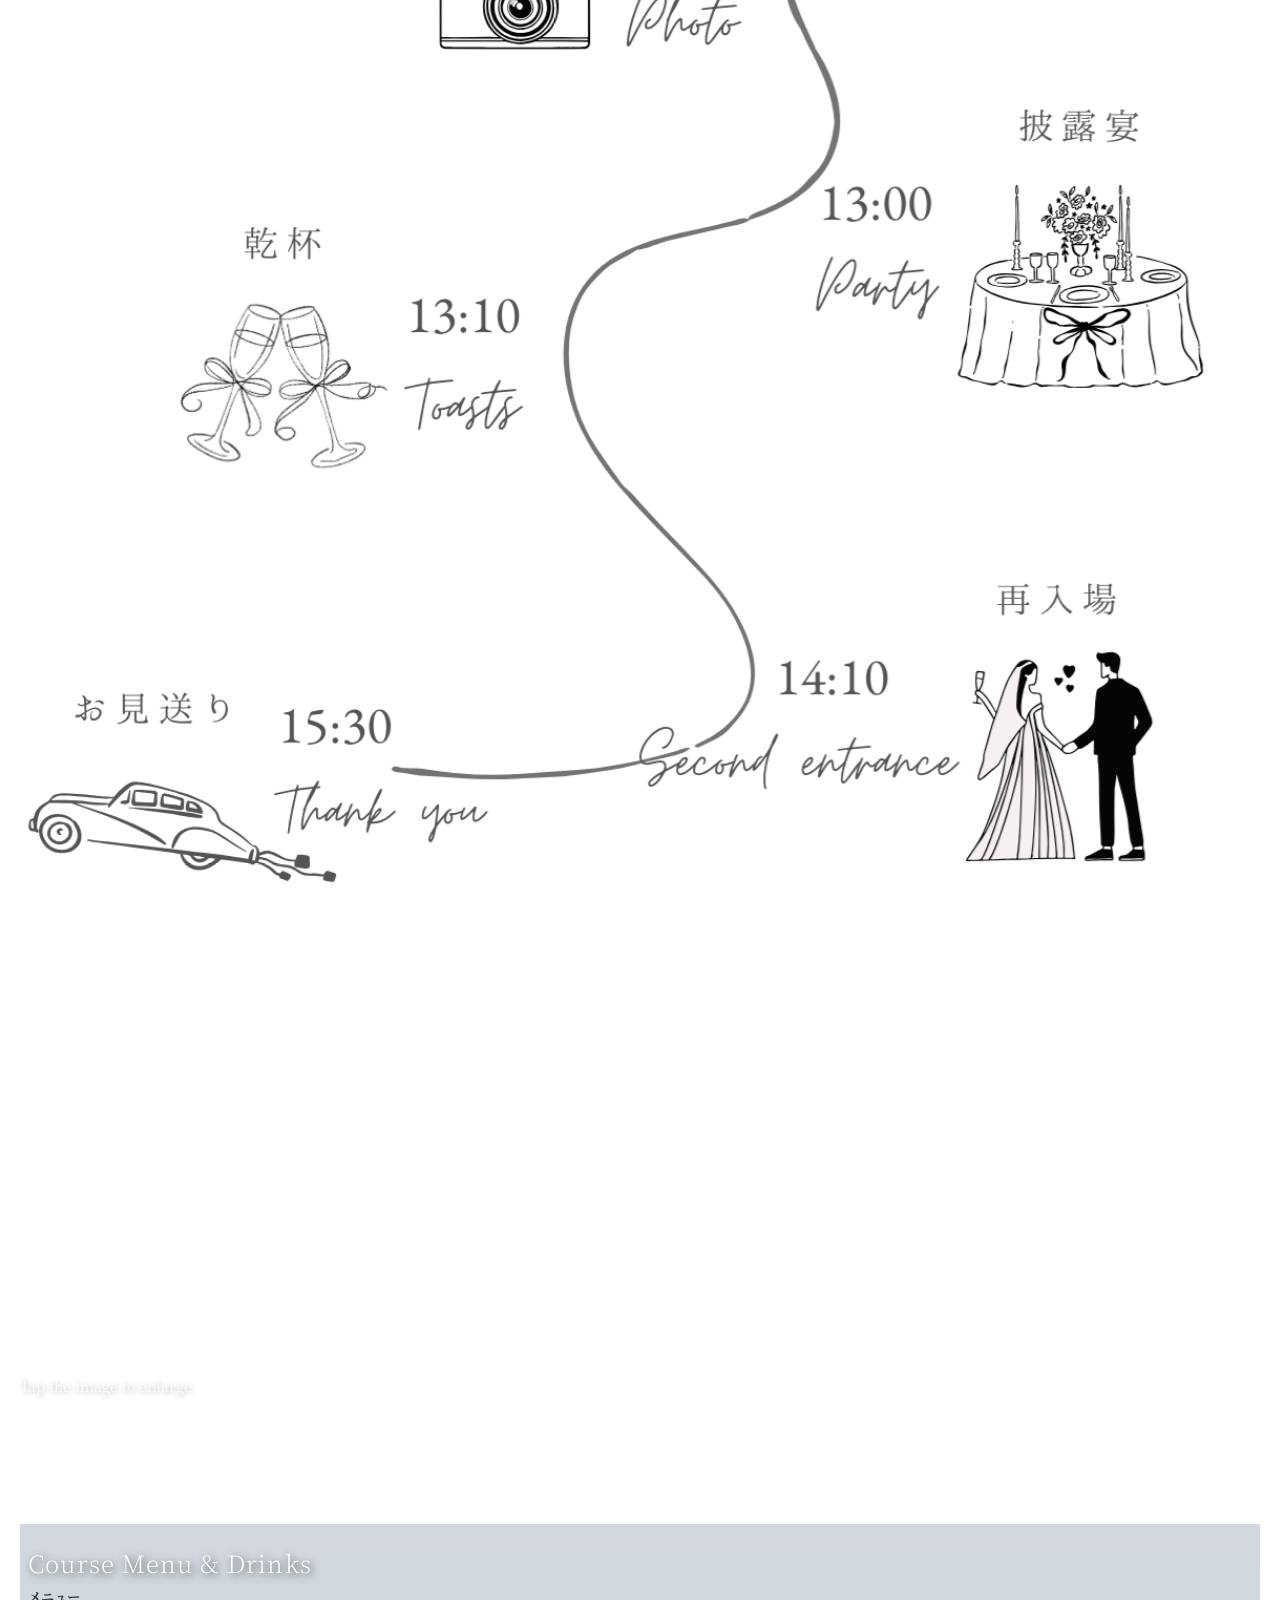
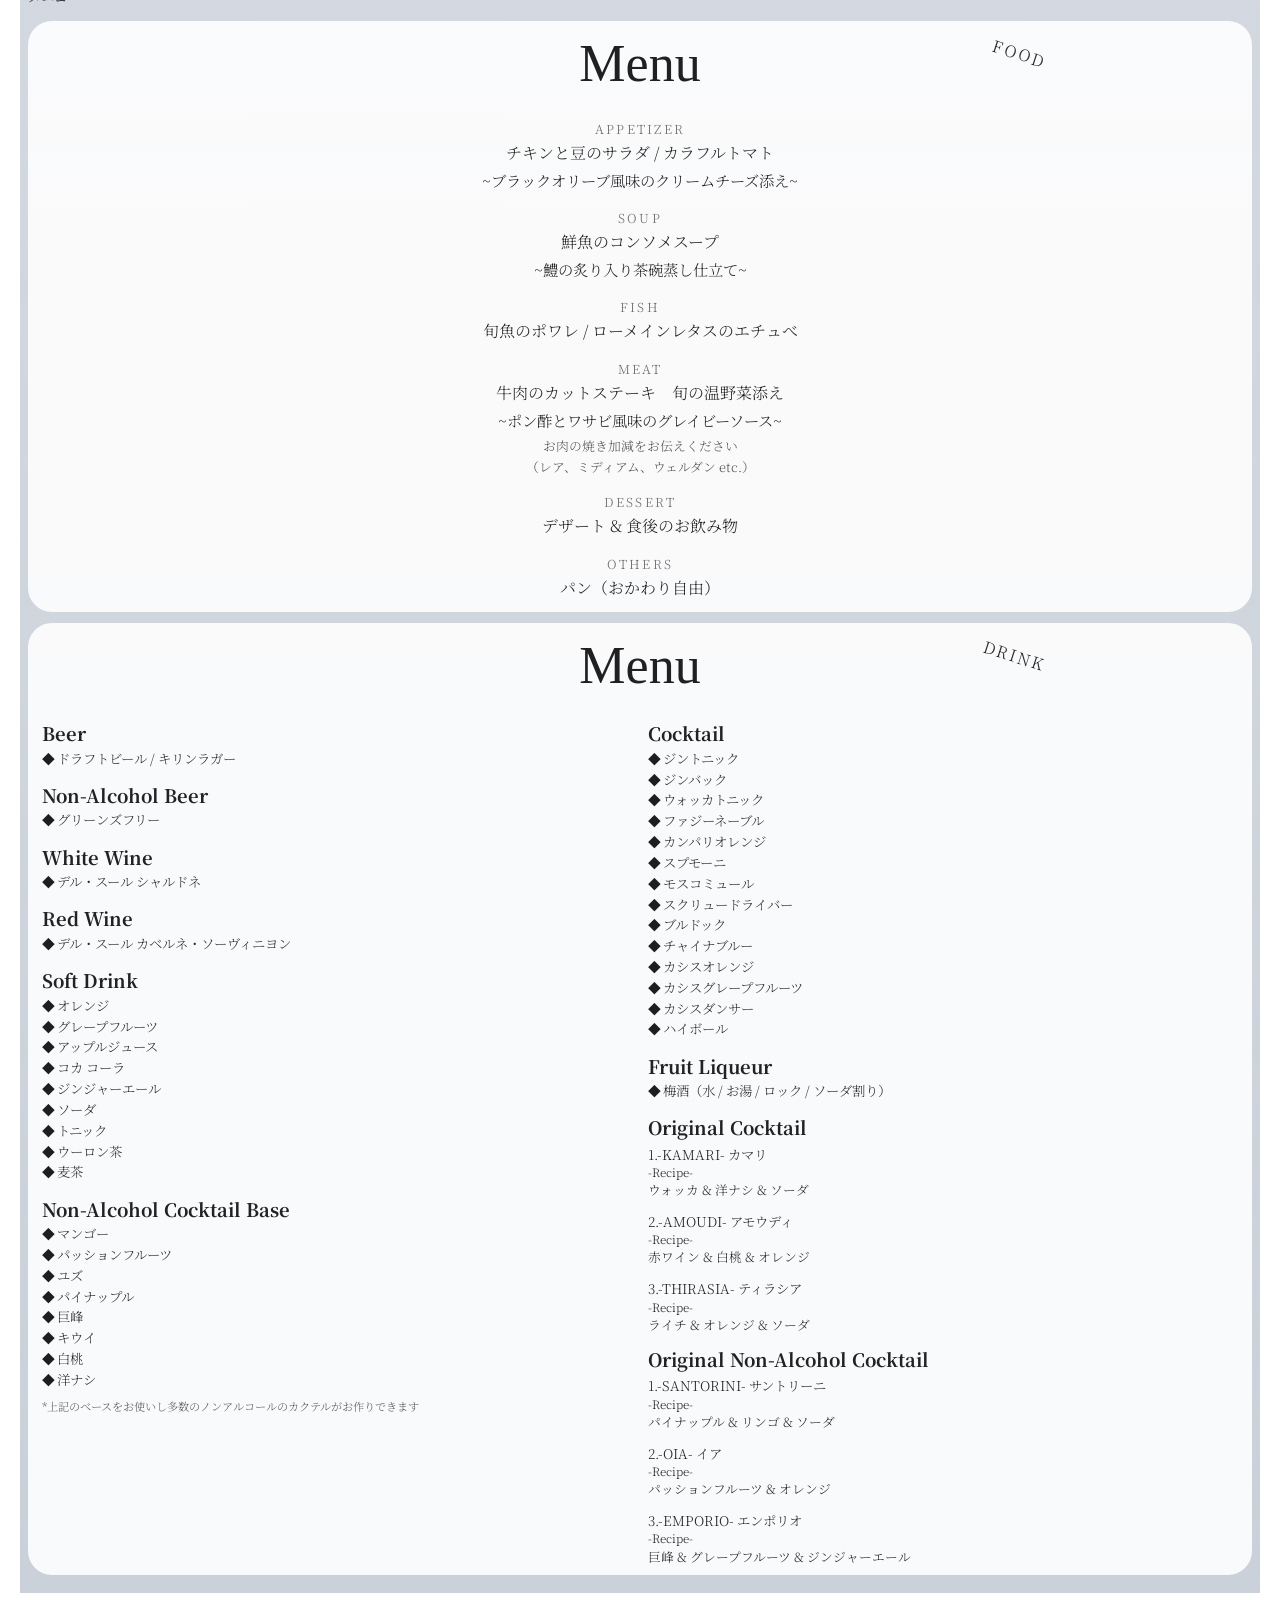
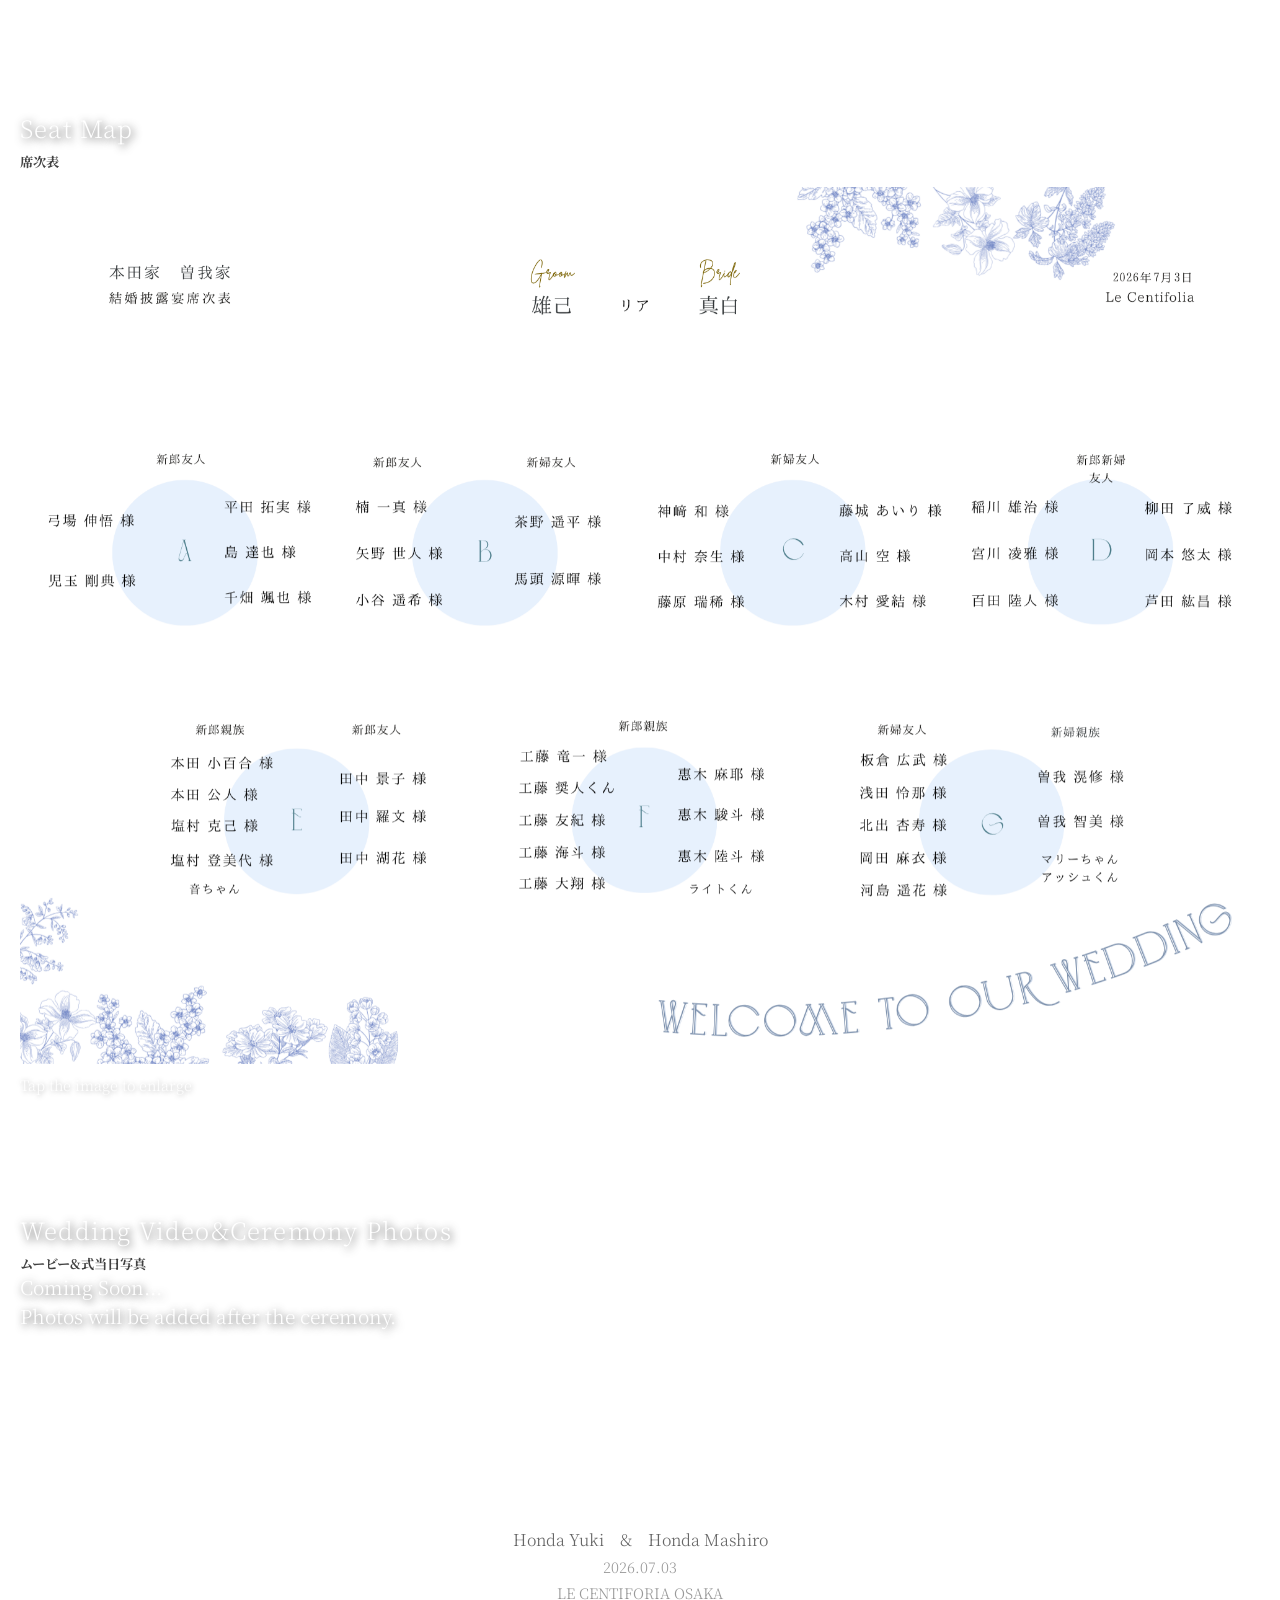
==== commit 8ff0bea8: "6.15-12.45_commit" ====
--- a/index.html
+++ b/index.html
@@ -20,13 +20,14 @@
       }
     })();
   </script>
+  <link rel="preload" as="image" href="media/optimized/prephoto/loading.webp" fetchpriority="high" />
   <link rel="stylesheet" href="css/styles.css" />
   <link href="https://fonts.googleapis.com/css2?family=Parisienne&family=Allura&family=Dancing+Script:wght@400;700&display=swap" rel="stylesheet">
 </head>
 <body>
   <!-- 差し画像ローディング画面 -->
   <div id="loading-screen" class="loading-screen">
-    <img src="media/prephoto/TMB/3.jpg" alt="Loading...">
+    <img src="media/optimized/prephoto/loading.webp" alt="Loading..." fetchpriority="high" decoding="async">
   </div>
 
   <!-- 背景画像はCSSで各セクションに直接設定 -->
@@ -108,7 +109,7 @@
           <section class="profile-pair">
             <article class="profile-person-card reveal-on-scroll reveal-slide-left reveal-profile">
               <figure class="profile-portrait">
-                <img class="profile-card-image" src="media/prephoto/雄己pro.jpg" alt="雄己プロフィール写真">
+                <img class="profile-card-image" src="media/optimized/prephoto/雄己pro.webp" alt="雄己プロフィール写真" loading="lazy" decoding="async">
                 <figcaption class="profile-portrait-role">groom</figcaption>
               </figure>
               <div class="profile-person-details">
@@ -126,7 +127,7 @@
 
             <article class="profile-person-card profile-person-card-reverse reveal-on-scroll reveal-slide-right reveal-profile">
               <figure class="profile-portrait">
-                <img class="profile-card-image" src="media/prephoto/真白pro.jpg" alt="真白プロフィール写真">
+                <img class="profile-card-image" src="media/optimized/prephoto/真白pro.webp" alt="真白プロフィール写真" loading="lazy" decoding="async">
                 <figcaption class="profile-portrait-role">bride</figcaption>
               </figure>
               <div class="profile-person-details">
@@ -144,7 +145,7 @@
           </section>
           <article class="profile-person-card reveal-on-scroll reveal-slide-left reveal-profile">
             <figure class="profile-portrait">
-              <img class="profile-card-image" src="media/prephoto/リアpro.jpg" alt="リアプロフィール写真">
+              <img class="profile-card-image" src="media/optimized/prephoto/リアpro.webp" alt="リアプロフィール写真" loading="lazy" decoding="async">
               <figcaption class="profile-portrait-role">my dog</figcaption>
             </figure>
               <div class="profile-person-details">
@@ -174,11 +175,11 @@
         <div class="photo-carousel" data-interval="2200" data-duration="820">
           <div class="photo-carousel-viewport" aria-live="polite"></div>
           <div class="photo-carousel-source" hidden>
-            <img src="media/prephoto/photo-wedding/7.jpg" alt="Wedding Photo 1">
-            <img src="media/prephoto/photo-wedding/29.jpg" alt="Wedding Photo 2">
-            <img src="media/prephoto/photo-wedding/19.jpg" alt="Wedding Photo 3">
-            <img src="media/prephoto/photo-wedding/161.jpg" alt="Wedding Photo 4">
-            <img src="media/prephoto/photo-wedding/171.jpg" alt="Wedding Photo 5">
+            <img src="media/optimized/photo-wedding/7.webp" alt="Wedding Photo 1" loading="lazy" decoding="async">
+            <img src="media/optimized/photo-wedding/29.webp" alt="Wedding Photo 2" loading="lazy" decoding="async">
+            <img src="media/optimized/photo-wedding/19.webp" alt="Wedding Photo 3" loading="lazy" decoding="async">
+            <img src="media/optimized/photo-wedding/161.webp" alt="Wedding Photo 4" loading="lazy" decoding="async">
+            <img src="media/optimized/photo-wedding/171.webp" alt="Wedding Photo 5" loading="lazy" decoding="async">
           </div>
           <p><a href="prephoto.html" class="view-more-link">View more...</a></p>
         </div>
@@ -190,7 +191,7 @@
       <div class="content-text-fullwidth">
         <h3 class="section-title-transparent">Timetable</h3><br><h5>タイムテーブル</h5>
         <button class="zoomable-image-button reveal-on-scroll reveal-slide-left" type="button" data-zoom-image="media/prephoto/timetable.png" data-zoom-alt="Timetable">
-          <img class="timetable-image" src="media/prephoto/timetable.png" alt="Timetable">
+          <img class="timetable-image" src="media/prephoto/timetable.png" alt="Timetable" loading="lazy" decoding="async">
         </button>
         <p class="zoomable-image-hint">Tap the image to enlarge</p>
       </div>
@@ -370,7 +371,7 @@
       <div class="content-text-fullwidth">
         <h3 class="section-title-transparent">Seat Map</h3><br><h5>席次表</h5>
         <button class="zoomable-image-button reveal-on-scroll reveal-slide-left" type="button" data-zoom-image="media/prephoto/7table.png" data-zoom-alt="Seat Map">
-          <img class="timetable-image seat-map-image" src="media/prephoto/7table.png" alt="Seat Map">
+          <img class="timetable-image seat-map-image" src="media/prephoto/7table.png" alt="Seat Map" loading="lazy" decoding="async">
         </button>
         <p class="zoomable-image-hint">Tap the image to enlarge</p>
       </div>
--- a/css/styles.css
+++ b/css/styles.css
@@ -37,7 +37,7 @@
   overflow: hidden;
   z-index: 5000;
   opacity: 1;
-  transition: opacity 2s ease;
+  transition: opacity 600ms ease;
 }
 
 .loading-screen img {
@@ -69,7 +69,7 @@
   position: fixed;
   inset: 0;
   z-index: 0;
-  background-image: url('../media/prephoto/lecenti1.jpeg');
+  background-image: url('../media/optimized/prephoto/lecenti1.webp');
   background-size: cover;
   background-position: center;
   background-repeat: no-repeat;
@@ -95,7 +95,7 @@
 
 .greeting-bg-section:not(.welcome-section) {
   /* グリーティングセクション: fuji.jpg背景 */
-  background-image: url('../media/prephoto/ym1.jpg');
+  background-image: url('../media/optimized/prephoto/ym1.webp');
   background-size: cover;
   background-repeat: no-repeat;
 }
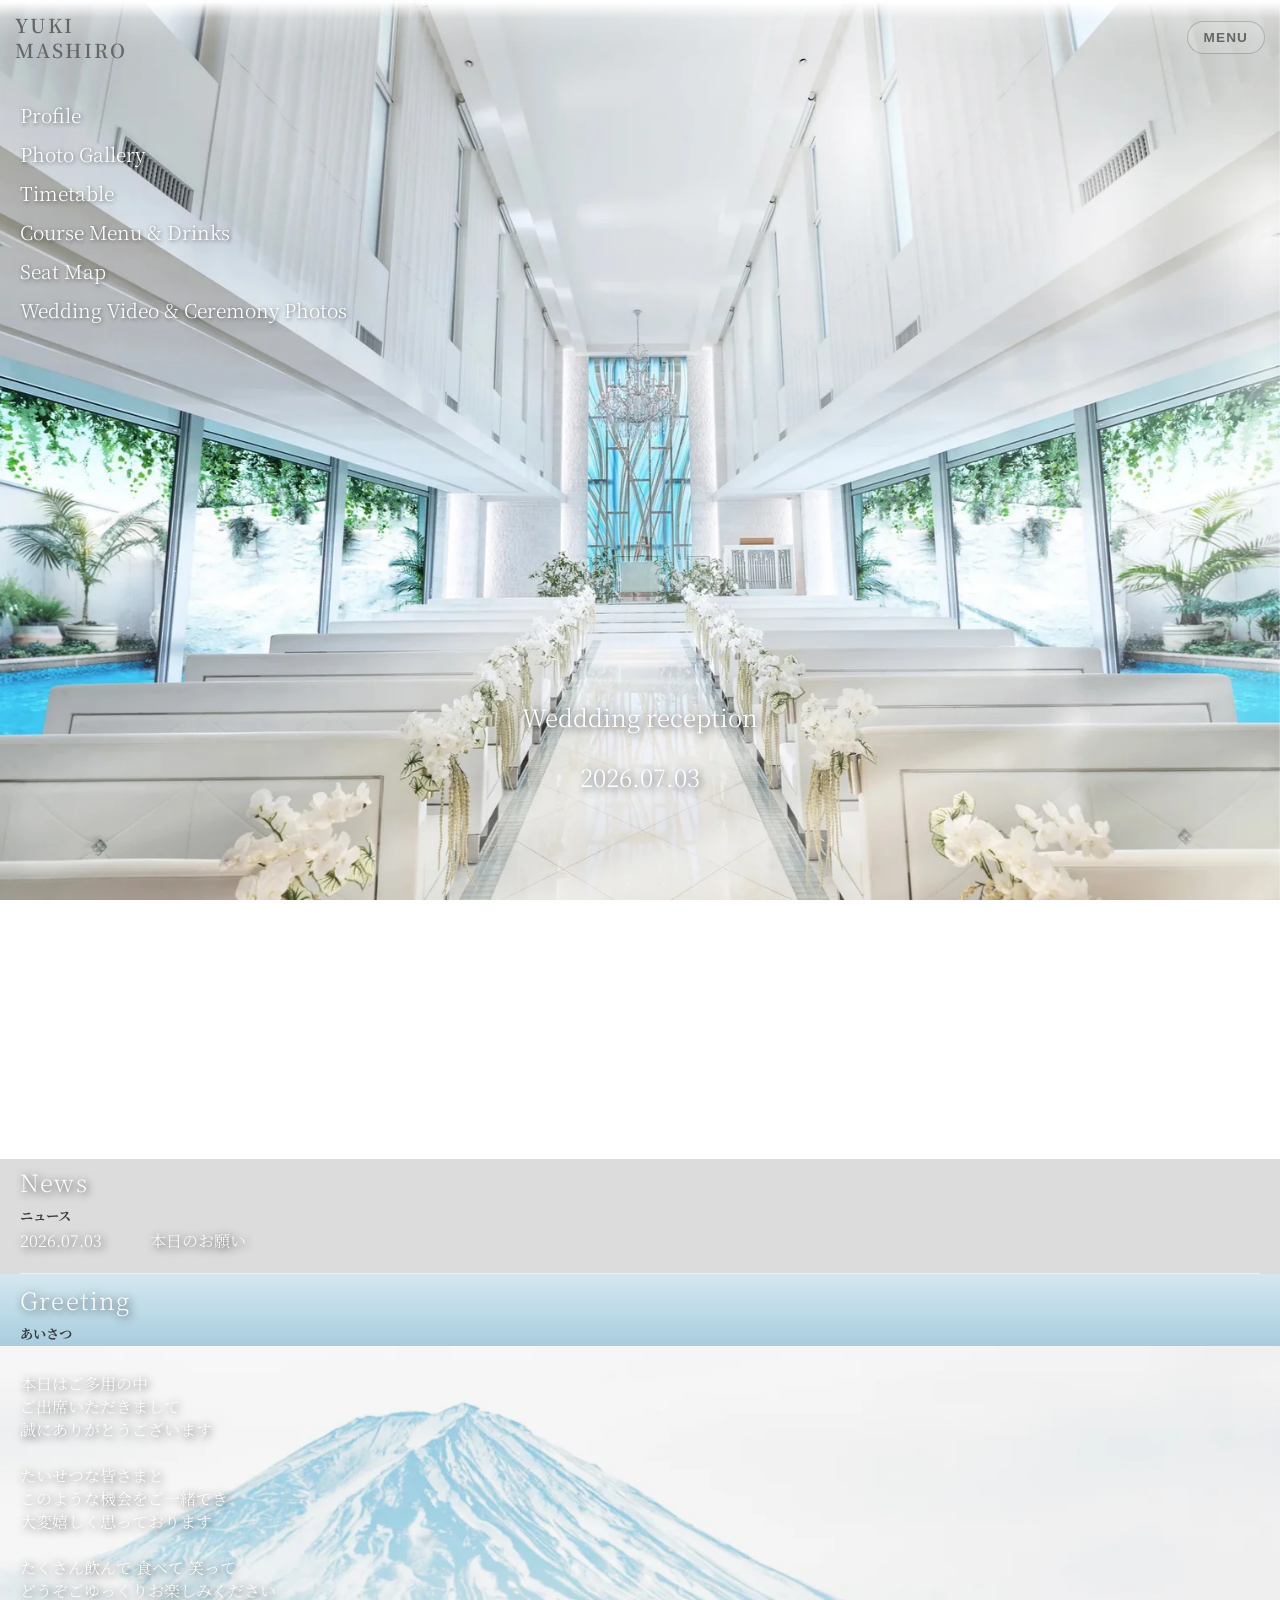
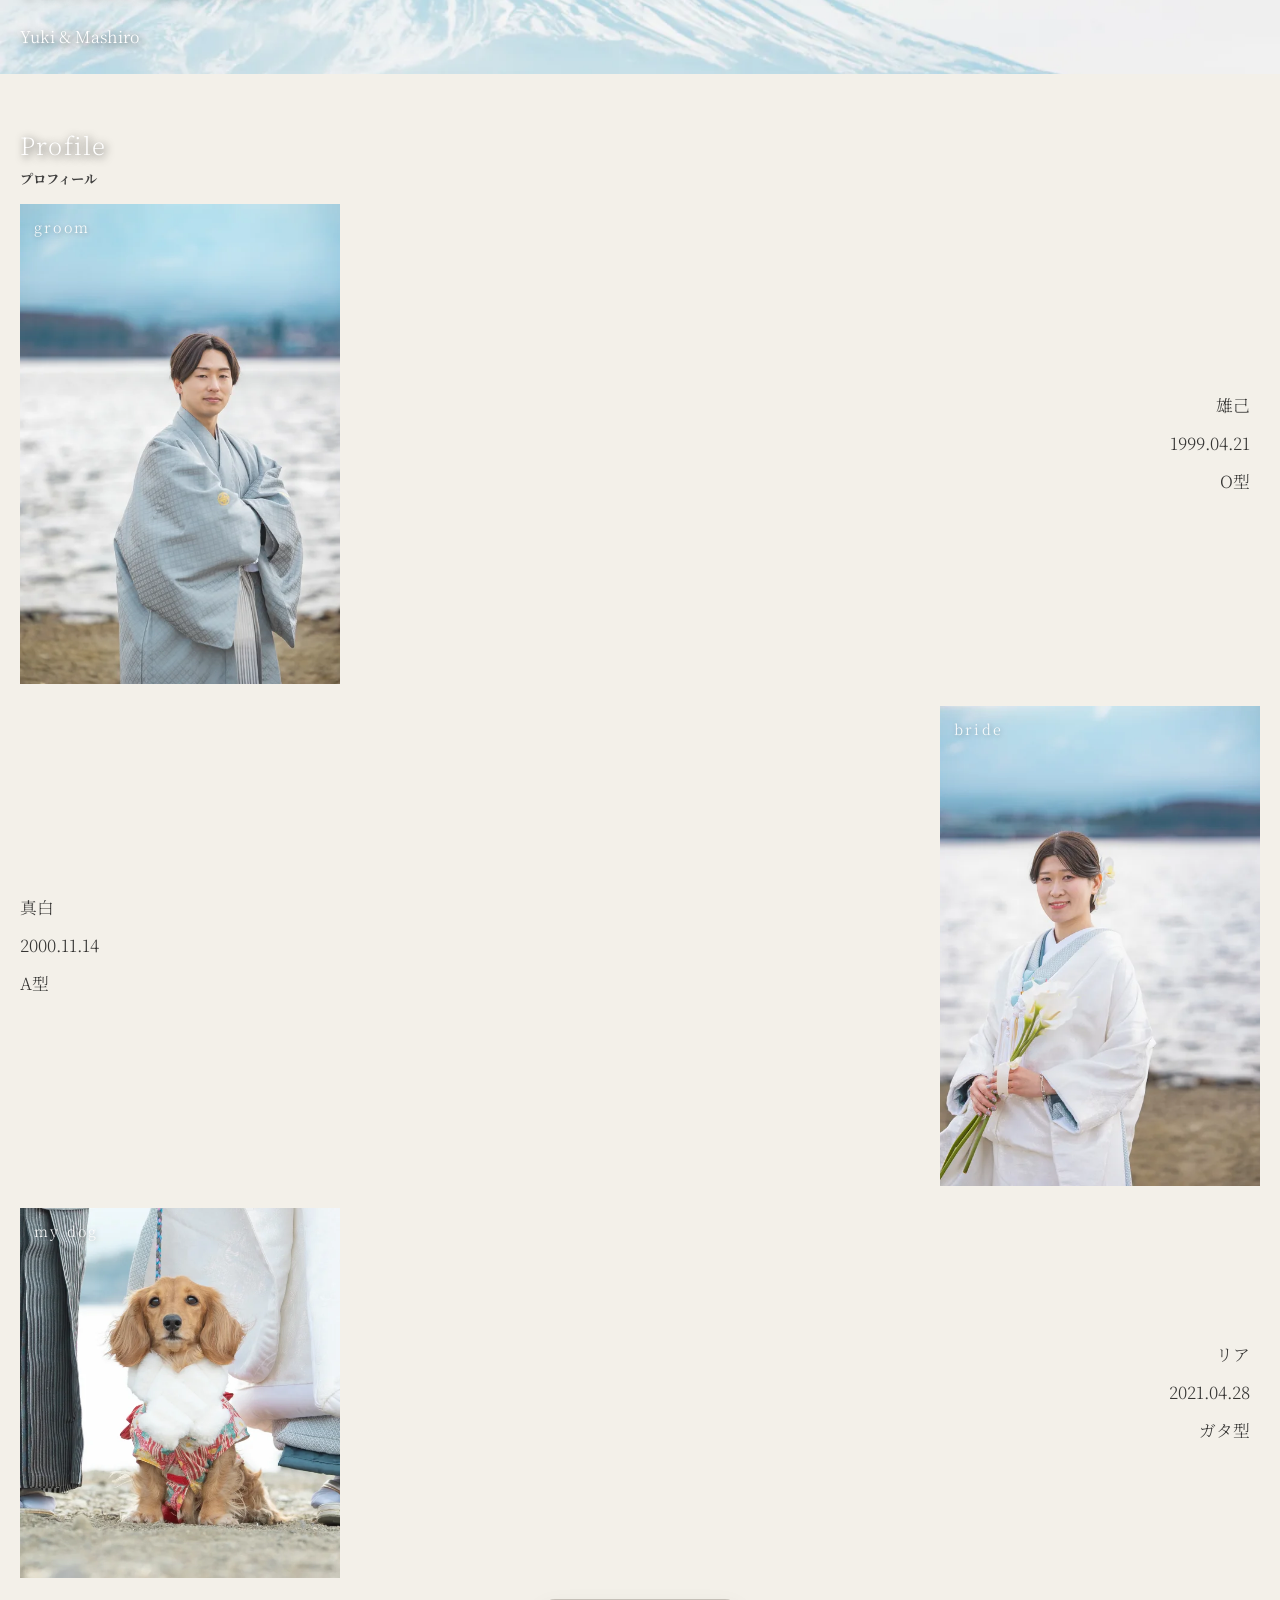
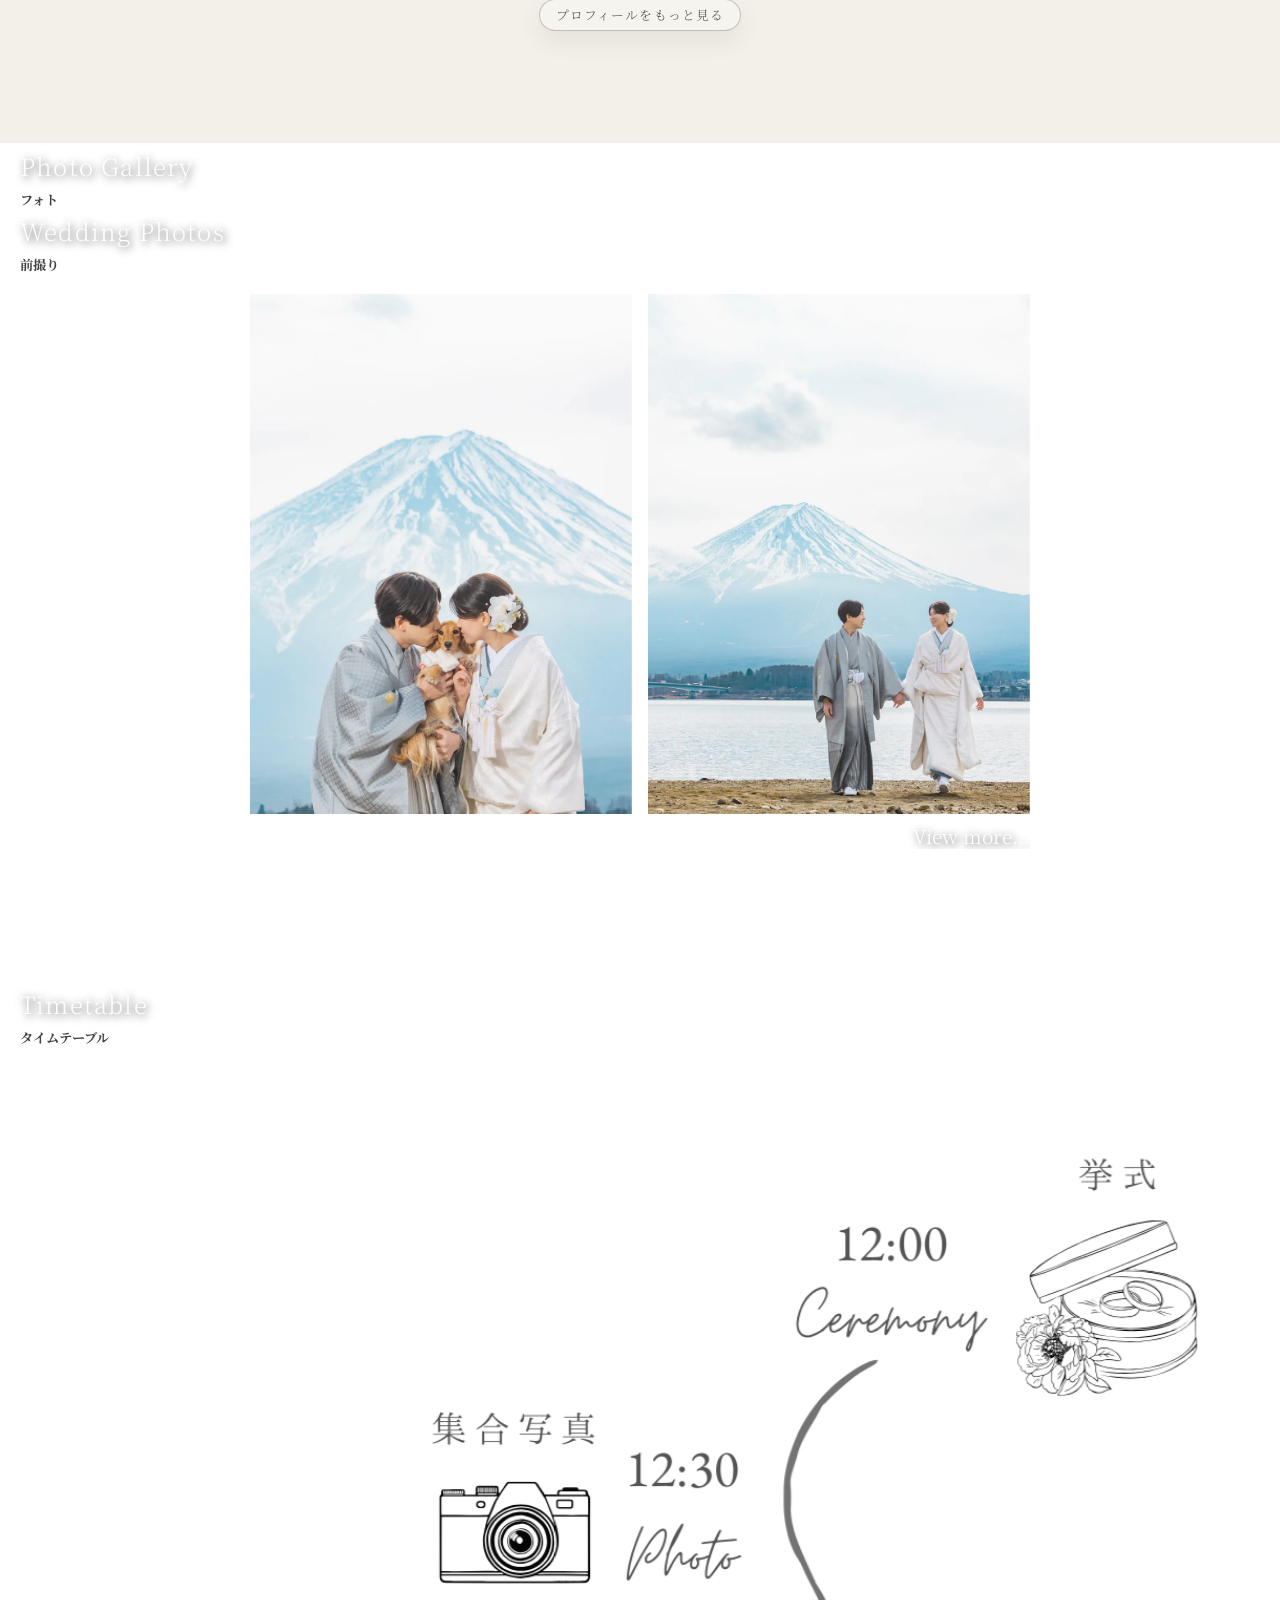
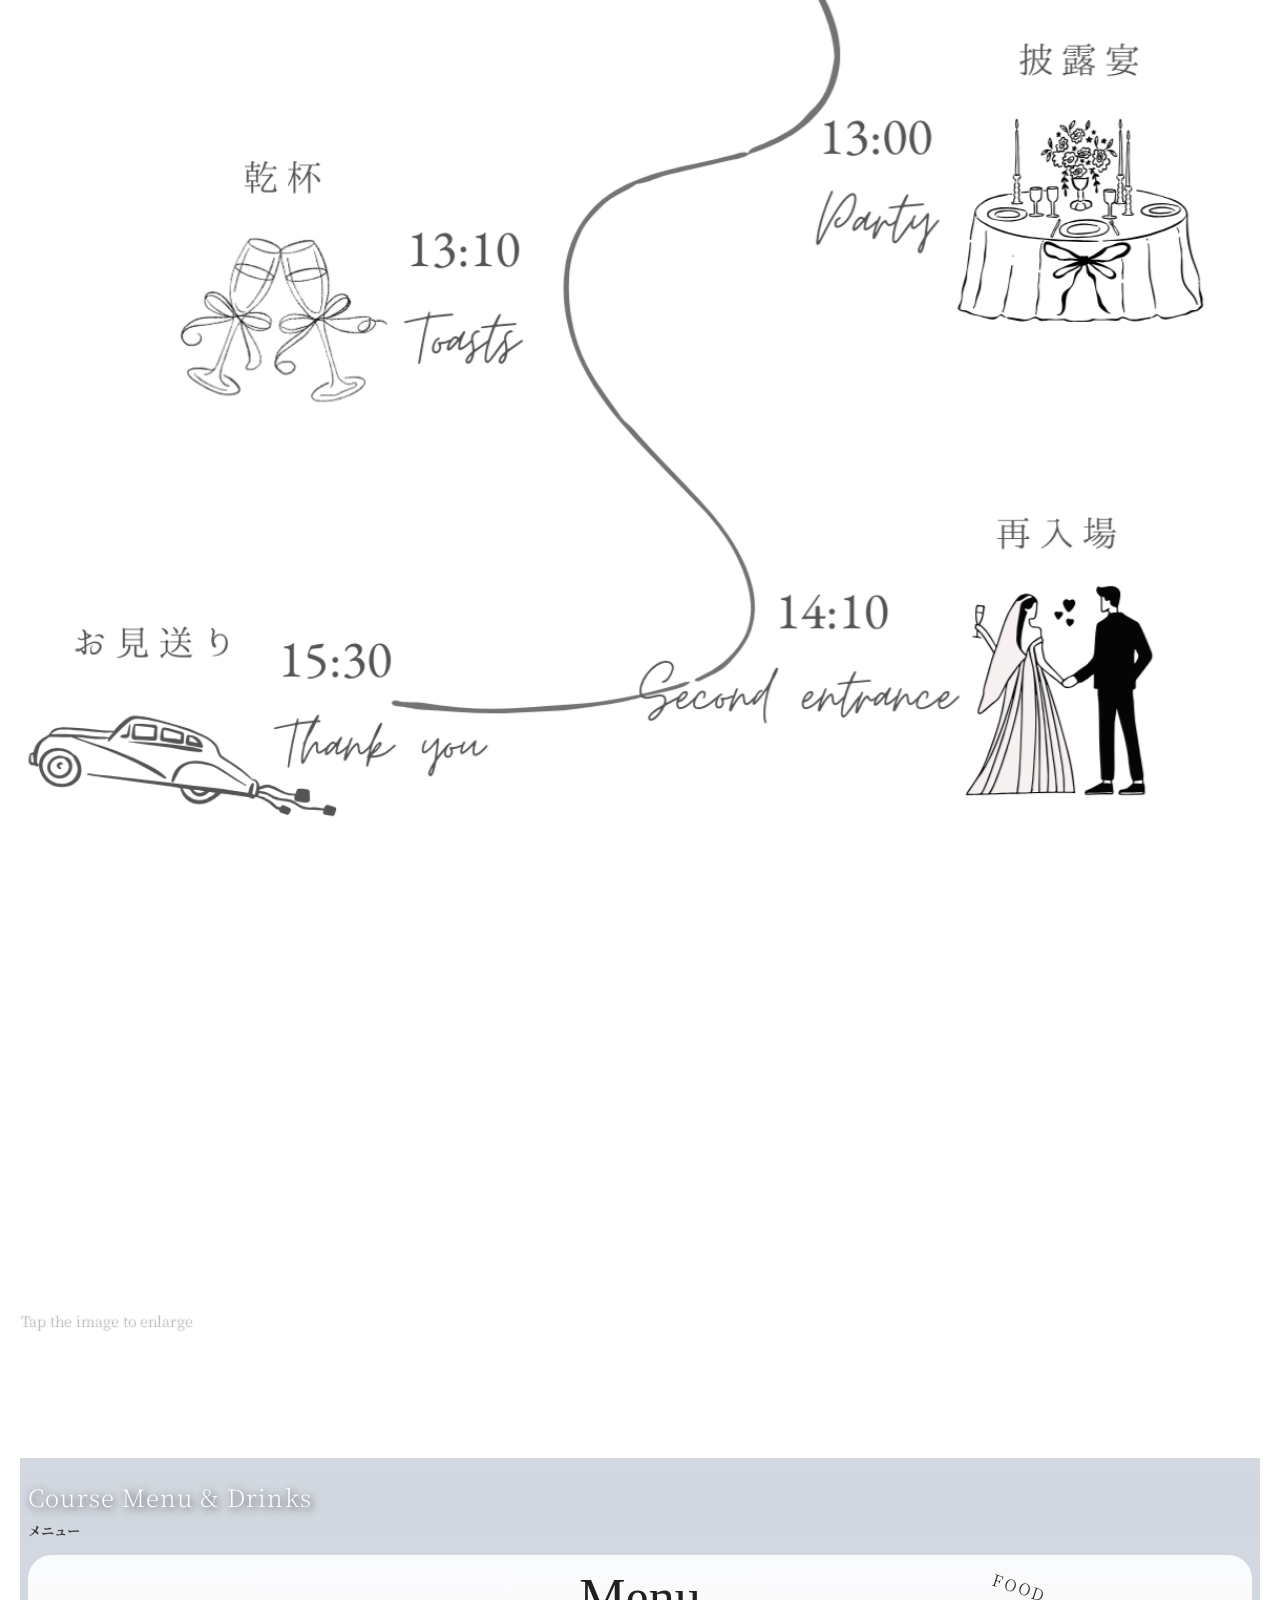
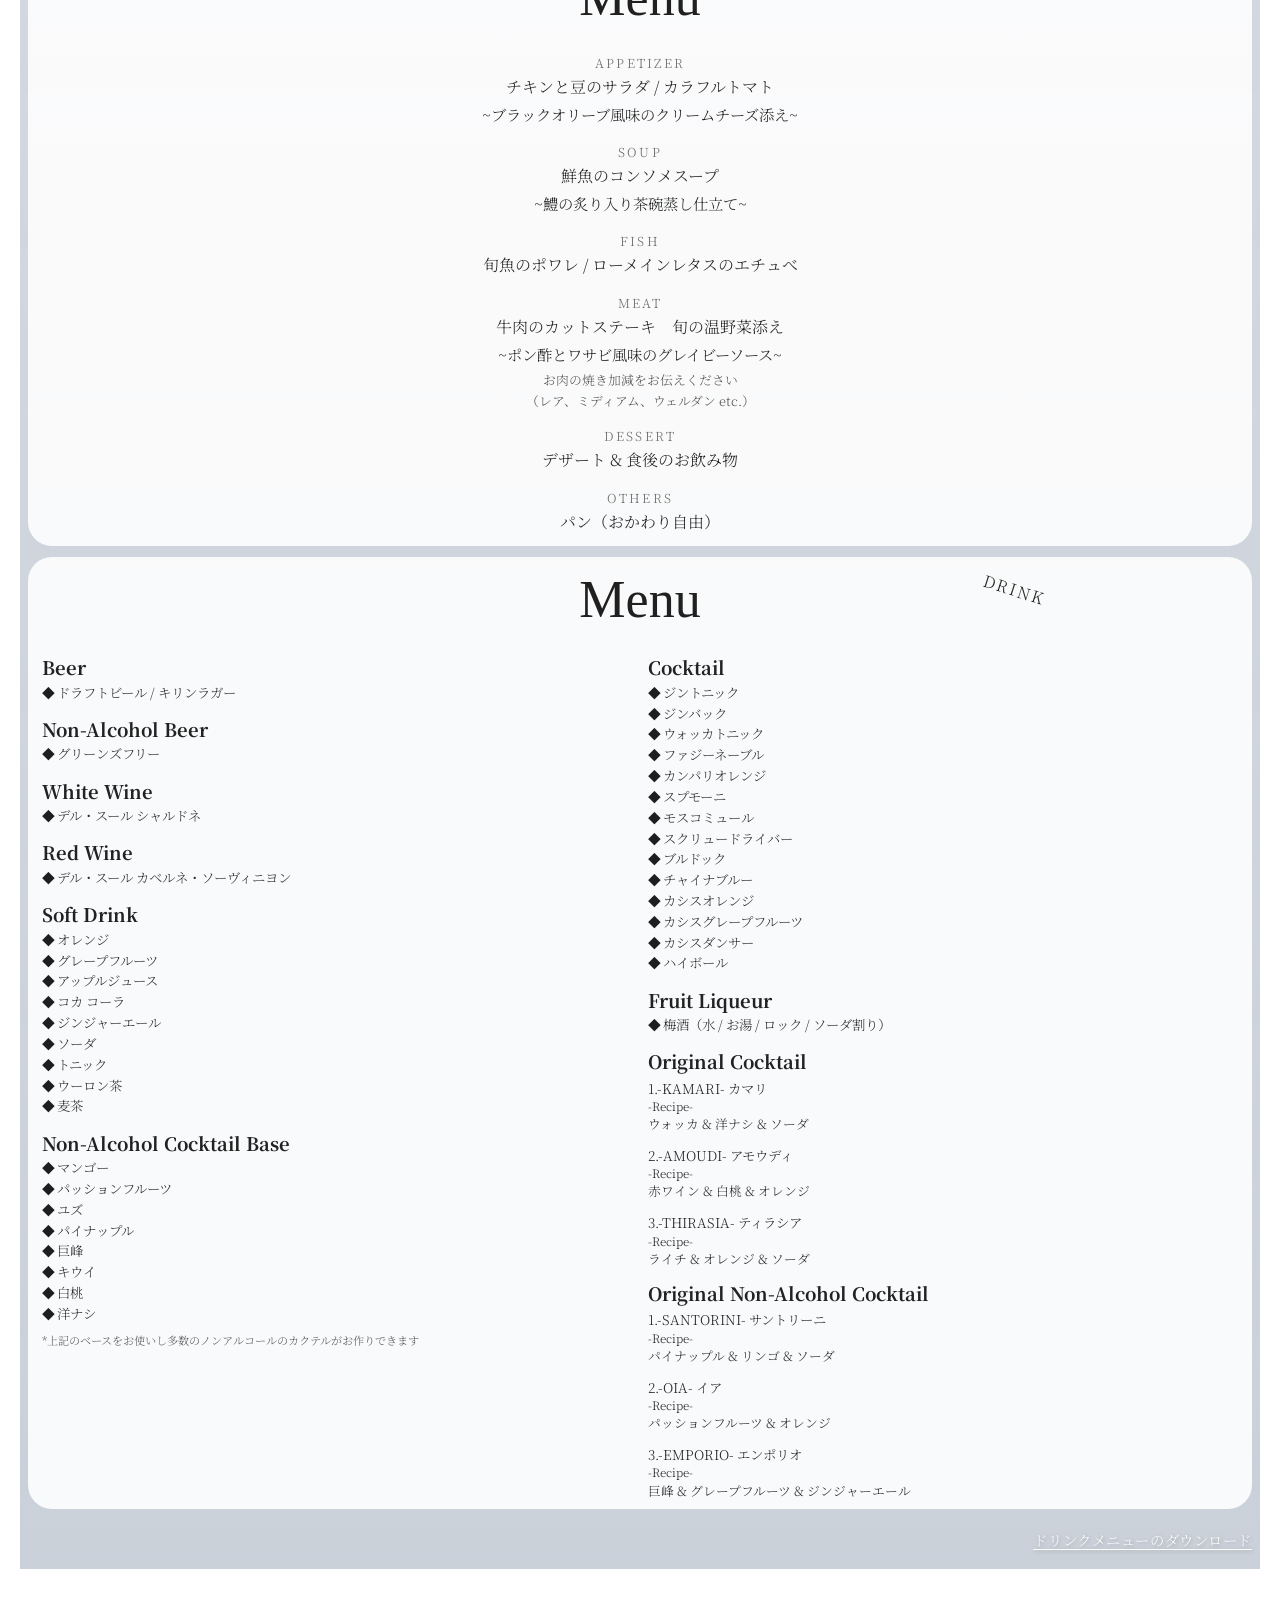
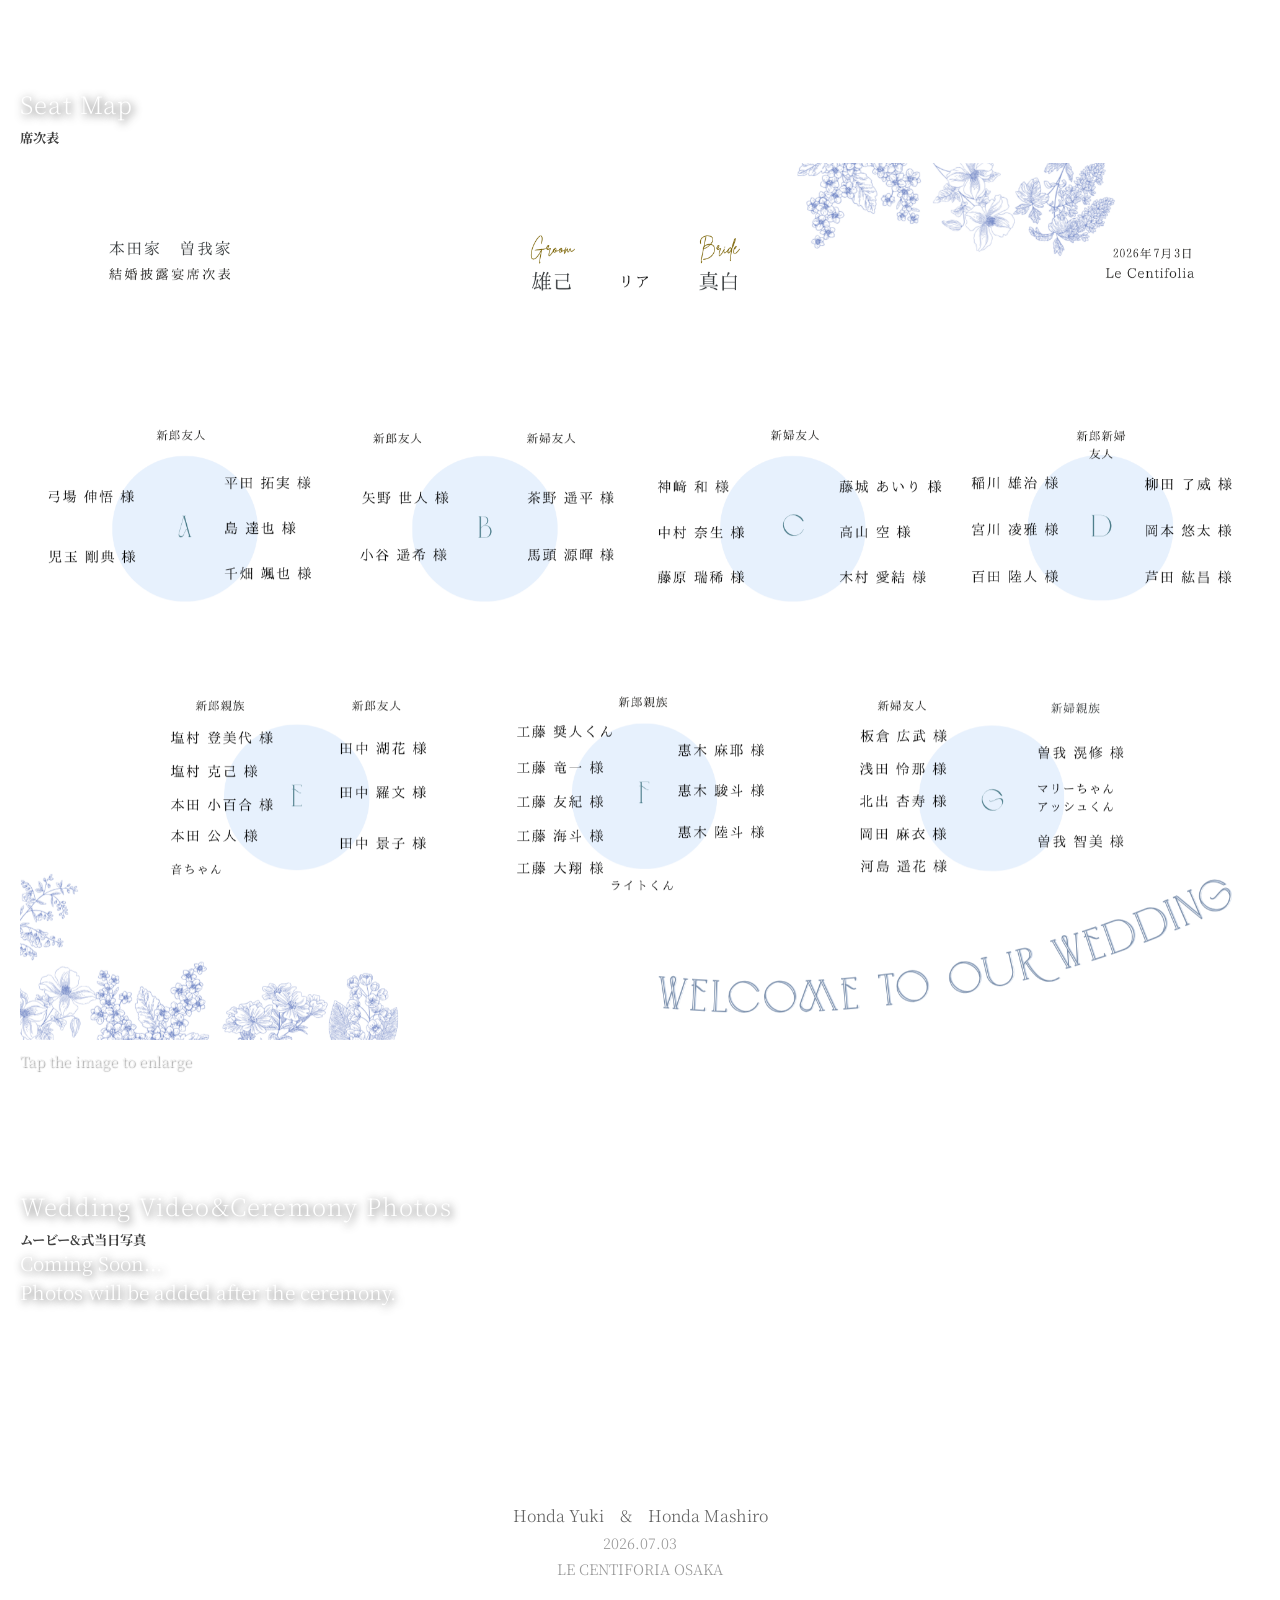
==== commit 7ec83604: "6.15-18.30_commit" ====
--- a/index.html
+++ b/index.html
@@ -81,9 +81,7 @@
       <section class="content-section-news">
         <div class="content-text-fullwidth">
           <h3 class="section-title-transparent">News</h3><br><h5>ニュース</h5>
-          <p class="news-message-transparent">2026.07.03　　　本日のお願い</p>
-          <hr class="toc-divider-news">
-          <p class="news-message-transparent">2026.07.03　　　引出物について</p>
+          <p class="news-message-transparent"><a class="news-message-link" href="agenda.html#today-notes">2026.07.03　　　本日のお願い</a></p>
           <hr class="toc-divider-news">
         </div>
       </section>
@@ -363,6 +361,9 @@
             </div>
           </div>
         </div>
+        <p class="drink-menu-download-wrap">
+          <a class="drink-menu-download-link" href="media/prephoto/drink-menu.pdf" download="drink-menu.pdf">ドリンクメニューのダウンロード</a>
+        </p>
       </div>
     </section>
 
--- a/css/styles.css
+++ b/css/styles.css
@@ -366,6 +366,11 @@
   line-height: 2;
 }
 
+.news-message-link {
+  color: inherit;
+  text-decoration: none;
+}
+
 .profile-message-transparent.small {
   font-size: 1.2rem;
   line-height: 1.5;
@@ -872,6 +877,21 @@
   line-height: 1.5;
 }
 
+.drink-menu-download-wrap {
+  margin: 1.2rem 0 0;
+  text-align: right;
+}
+
+.drink-menu-download-link {
+  color: rgba(255, 255, 255, 0.96);
+  font-size: 0.9rem;
+  line-height: 1.6;
+  letter-spacing: 0.04em;
+  text-decoration: underline;
+  text-underline-offset: 0.2em;
+  text-shadow: 1px 1px 4px rgba(0, 0, 0, 0.28);
+}
+
 .zoomable-image-button {
   width: calc(100vw - 40px);
   max-width: 100%;
@@ -897,8 +917,8 @@
   margin-top: 0.65rem;
   font-size: 0.9rem;
   line-height: 1.5;
-  color: rgba(255, 255, 255, 0.9);
-  text-shadow: 1px 1px 5px rgba(0, 0, 0, 0.35);
+  color: rgba(238, 238, 238, 0.96);
+  text-shadow: 1px 1px 1px rgba(0, 0, 0, 0.35);
 }
 
 .image-lightbox {
@@ -1974,6 +1994,10 @@
   padding-top: 0;
 }
 
+#today-notes {
+  scroll-margin-top: 90px;
+}
+
 .agenda-heading,
 .seating-heading {
   margin-bottom: 1.4rem;
@@ -2335,6 +2359,84 @@
   color: #5d5348;
 }
 
+.nephew-intro-section {
+  margin-top: 2rem;
+  padding-top: 1.4rem;
+  border-top: 1px solid rgba(145, 126, 103, 0.18);
+}
+
+.nephew-intro-title {
+  margin: 0 0 1rem;
+  font-size: 1.2rem;
+  font-weight: 400;
+  line-height: 1.5;
+  color: #40372e;
+}
+
+.nephew-intro-groups {
+  display: grid;
+  gap: 0.4rem;
+}
+
+.nephew-intro-group {
+  border: none;
+}
+
+.nephew-intro-toggle {
+  display: flex;
+  align-items: center;
+  justify-content: space-between;
+  gap: 0.5rem;
+  width: 100%;
+  min-height: 3.4rem;
+  padding: 0.75rem 0;
+  border: none;
+  border-radius: 0;
+  background: transparent;
+  color: #5d5348;
+  font-family: inherit;
+  font-size: 0.84rem;
+  line-height: 1.45;
+  text-align: left;
+  cursor: pointer;
+}
+
+.nephew-intro-plus {
+  position: relative;
+  flex: 0 0 1rem;
+  width: 1rem;
+  height: 1rem;
+}
+
+.nephew-intro-plus::before,
+.nephew-intro-plus::after {
+  content: "";
+  position: absolute;
+  left: 50%;
+  top: 50%;
+  width: 0.8rem;
+  height: 1px;
+  background: #766756;
+  transform: translate(-50%, -50%);
+  transition: transform 240ms ease;
+}
+
+.nephew-intro-plus::after {
+  transform: translate(-50%, -50%) rotate(90deg);
+}
+
+.nephew-intro-toggle[aria-expanded="true"] .nephew-intro-plus::after {
+  transform: translate(-50%, -50%) rotate(0deg);
+}
+
+.nephew-intro-panel {
+  margin: 0 0 0.75rem;
+}
+
+.nephew-intro-panel[hidden] {
+  display: none;
+}
+
 /* ギャラリーページ用 */
 .gallery {
   display: grid;
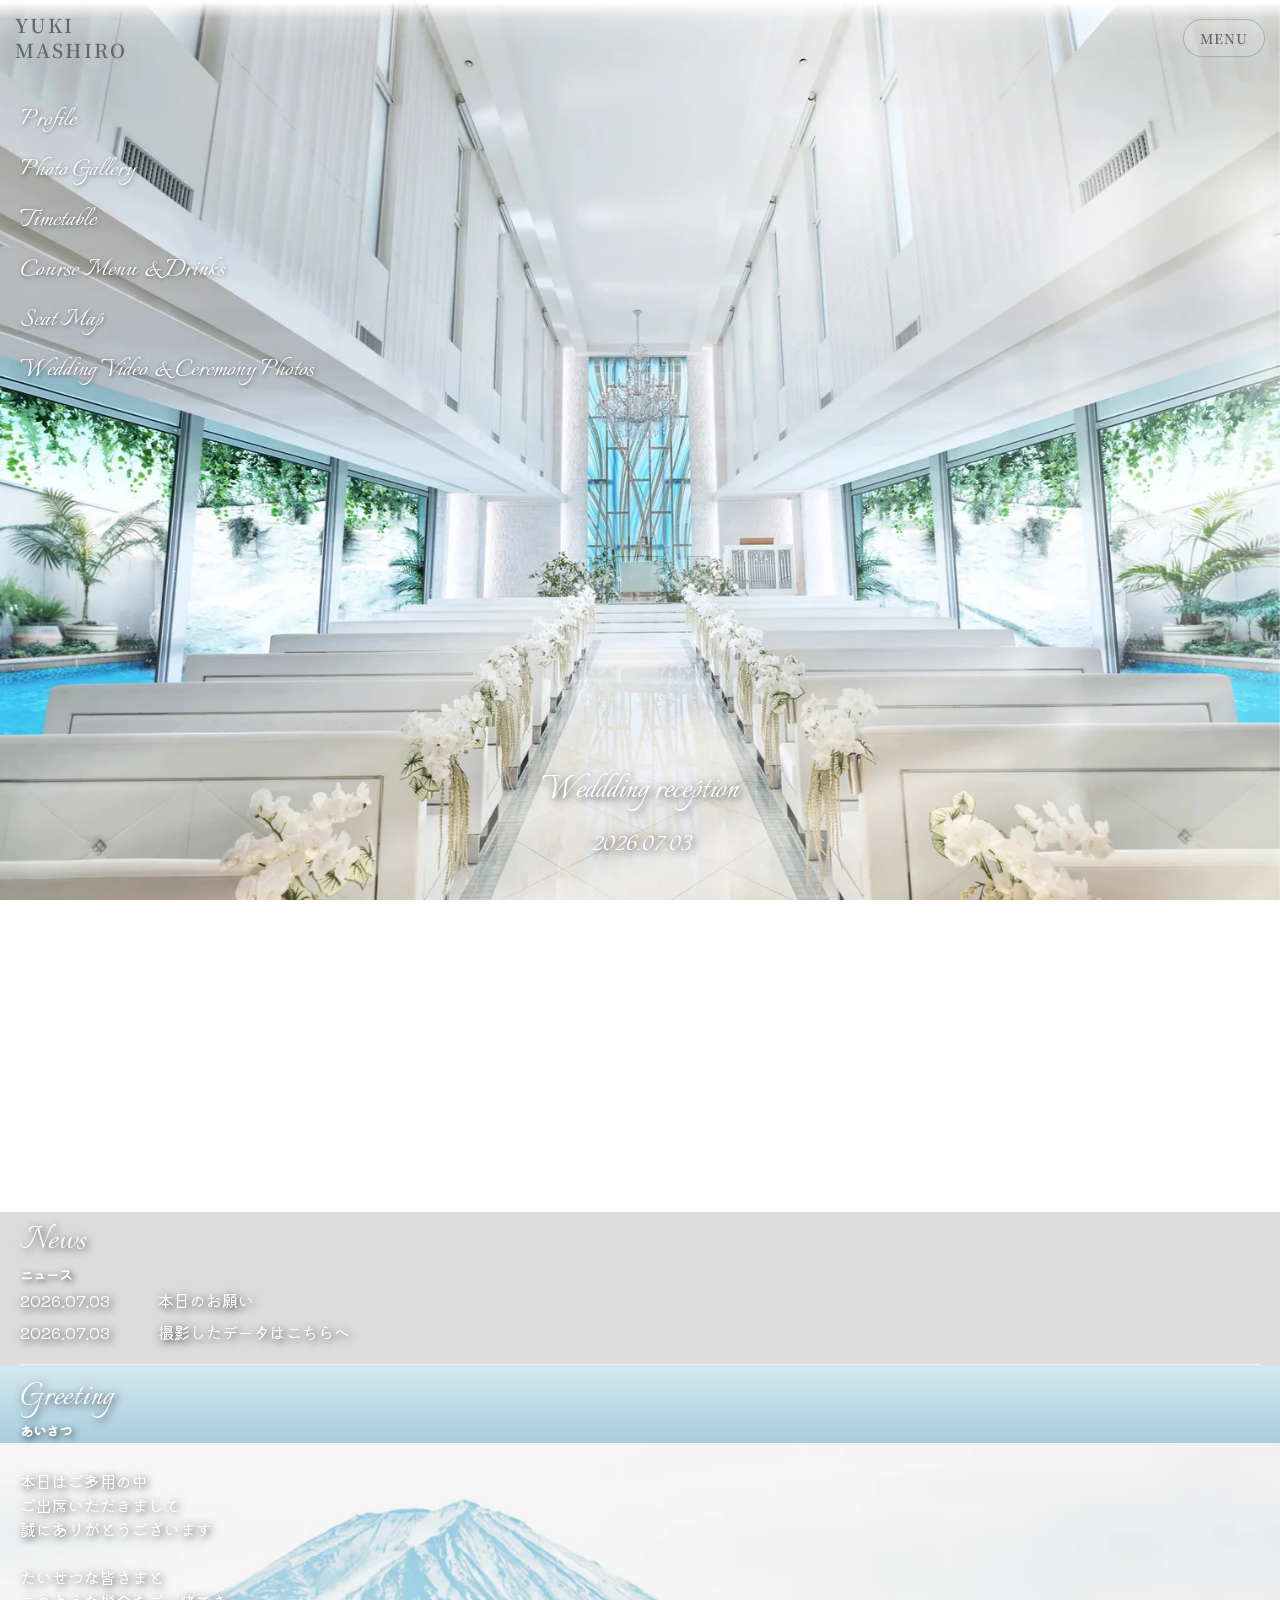
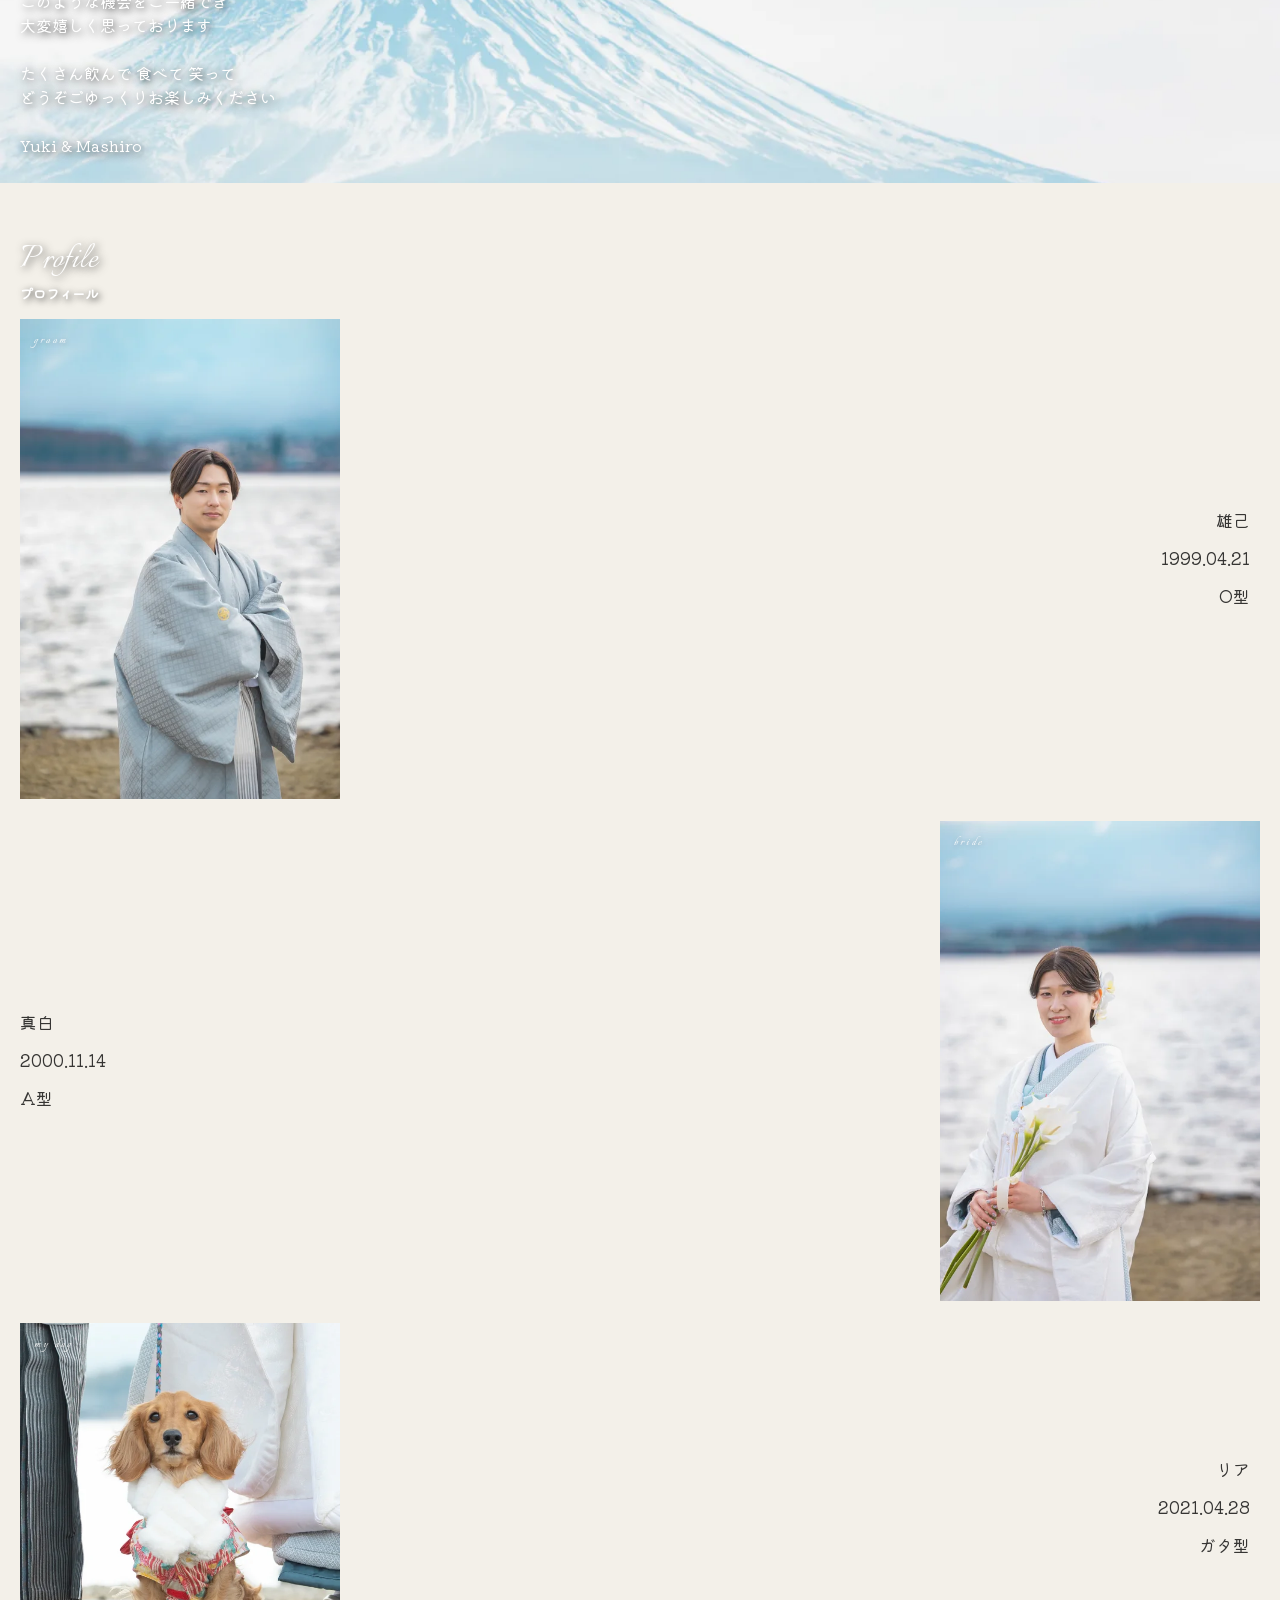
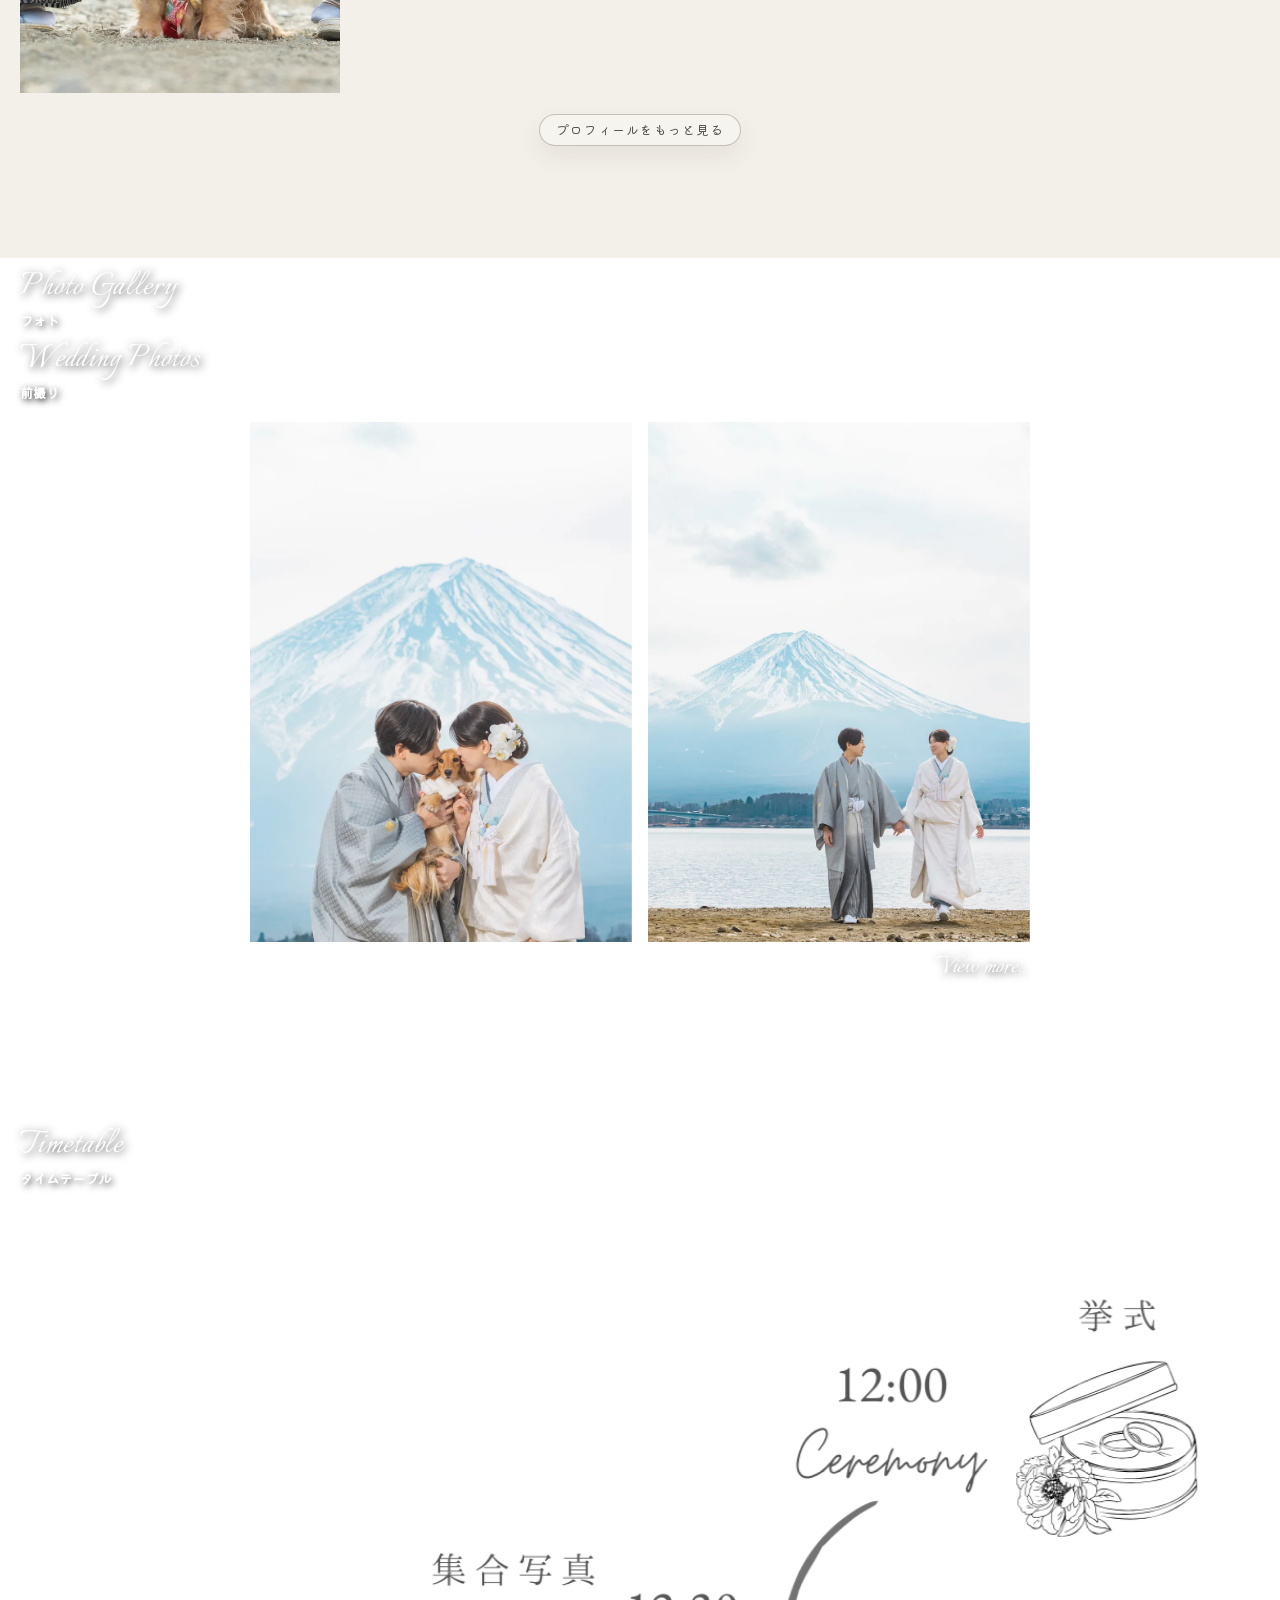
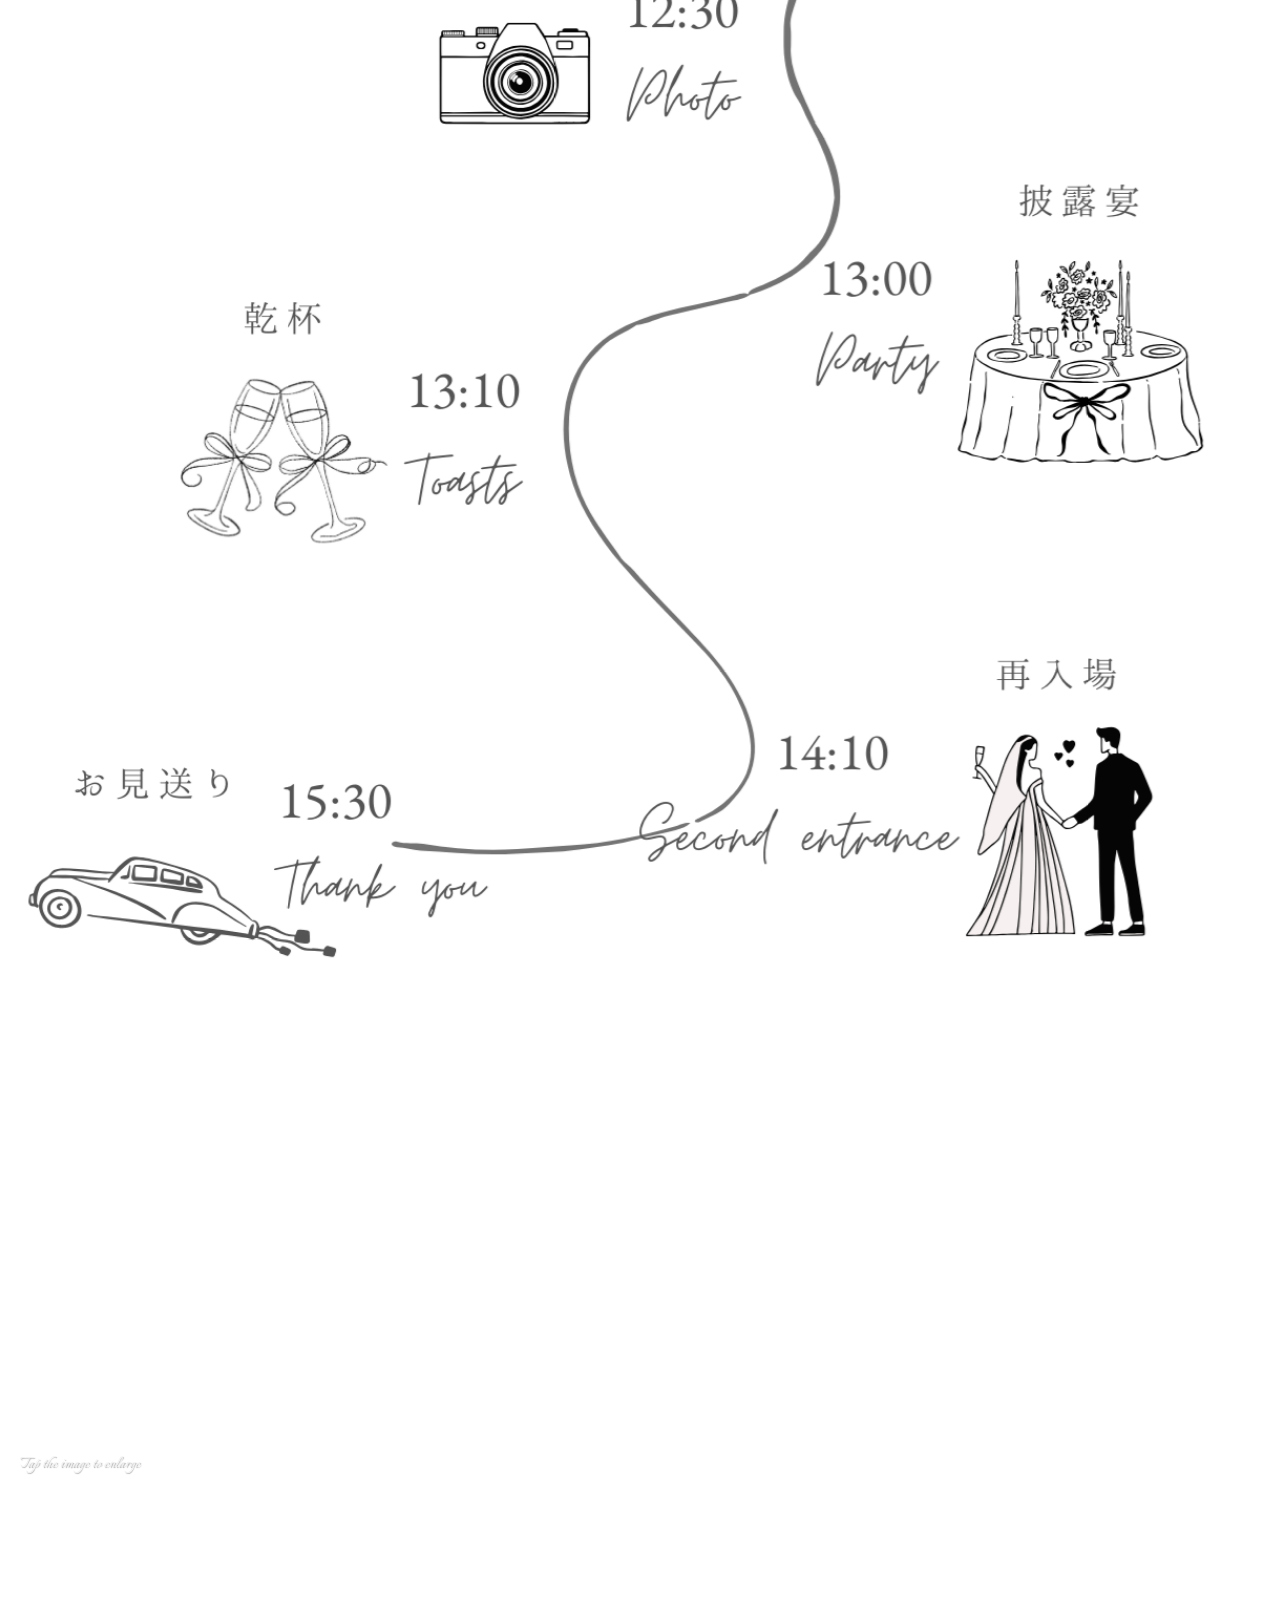
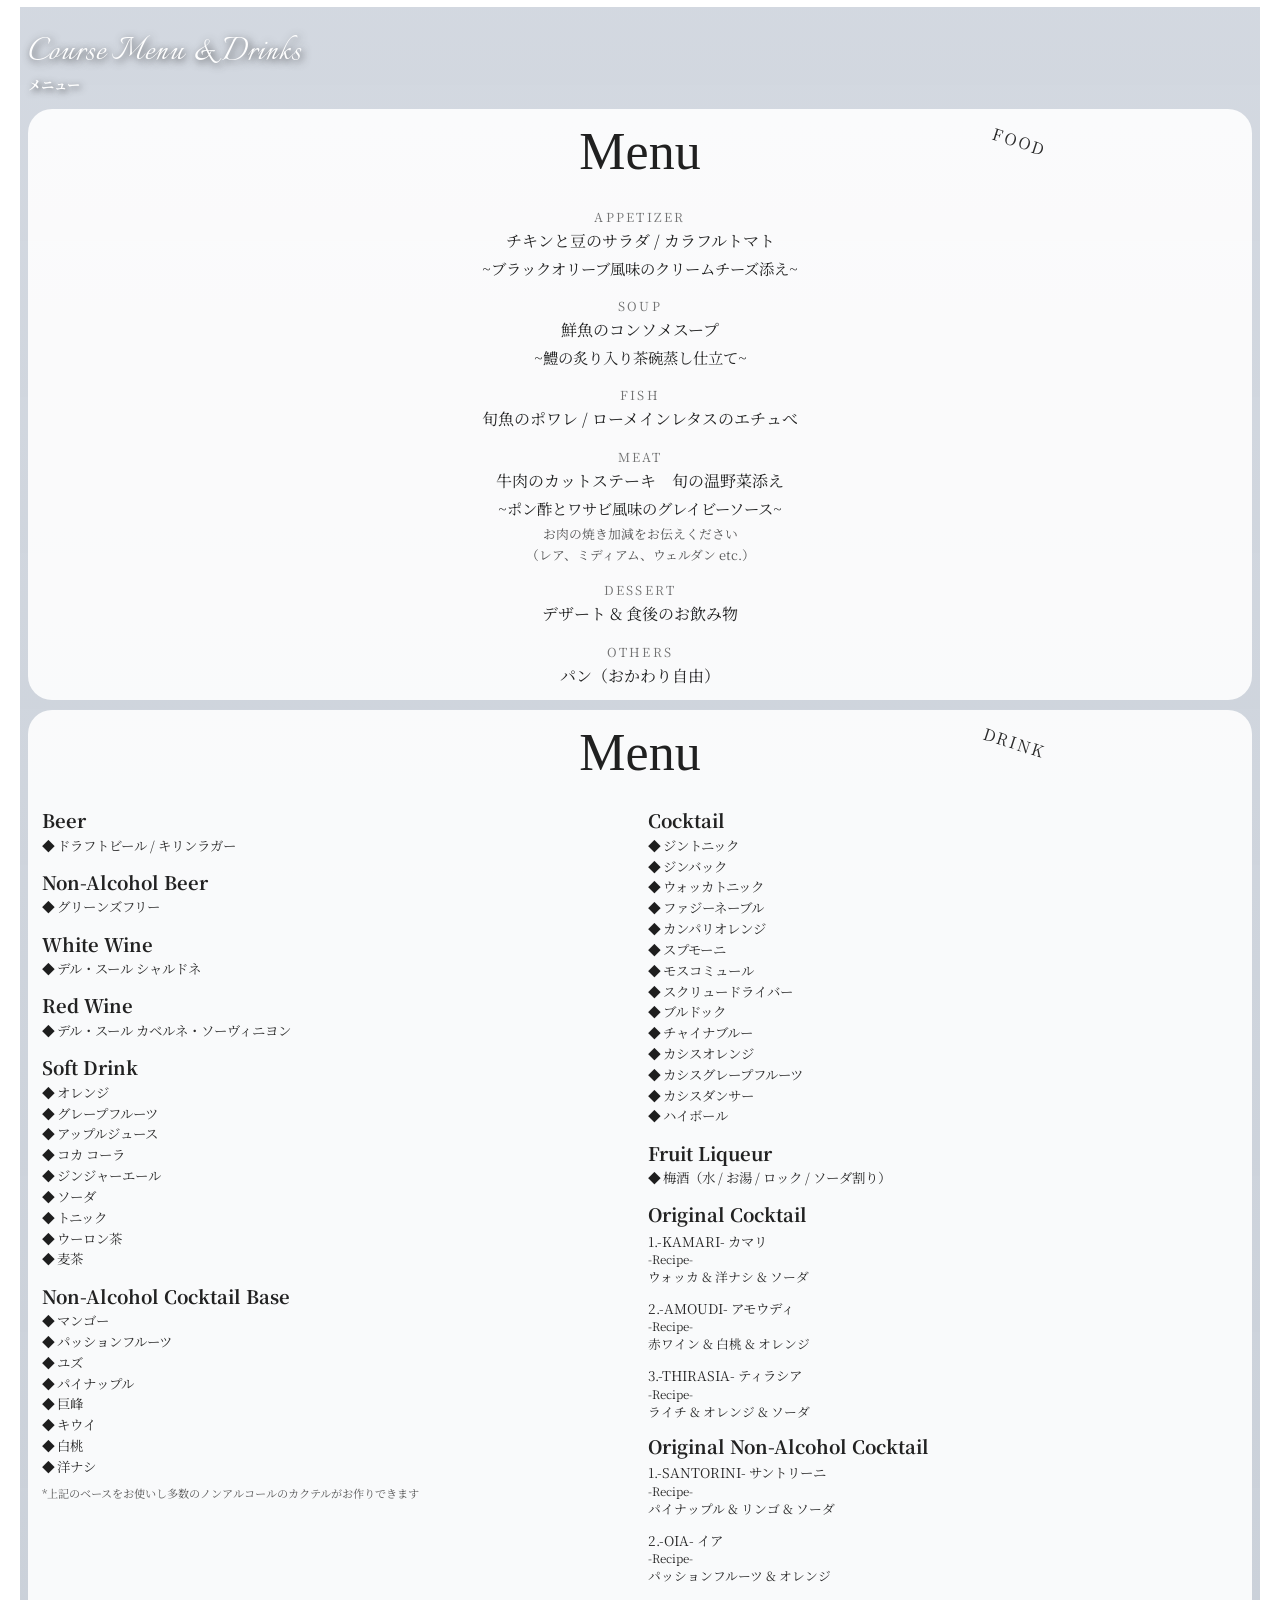
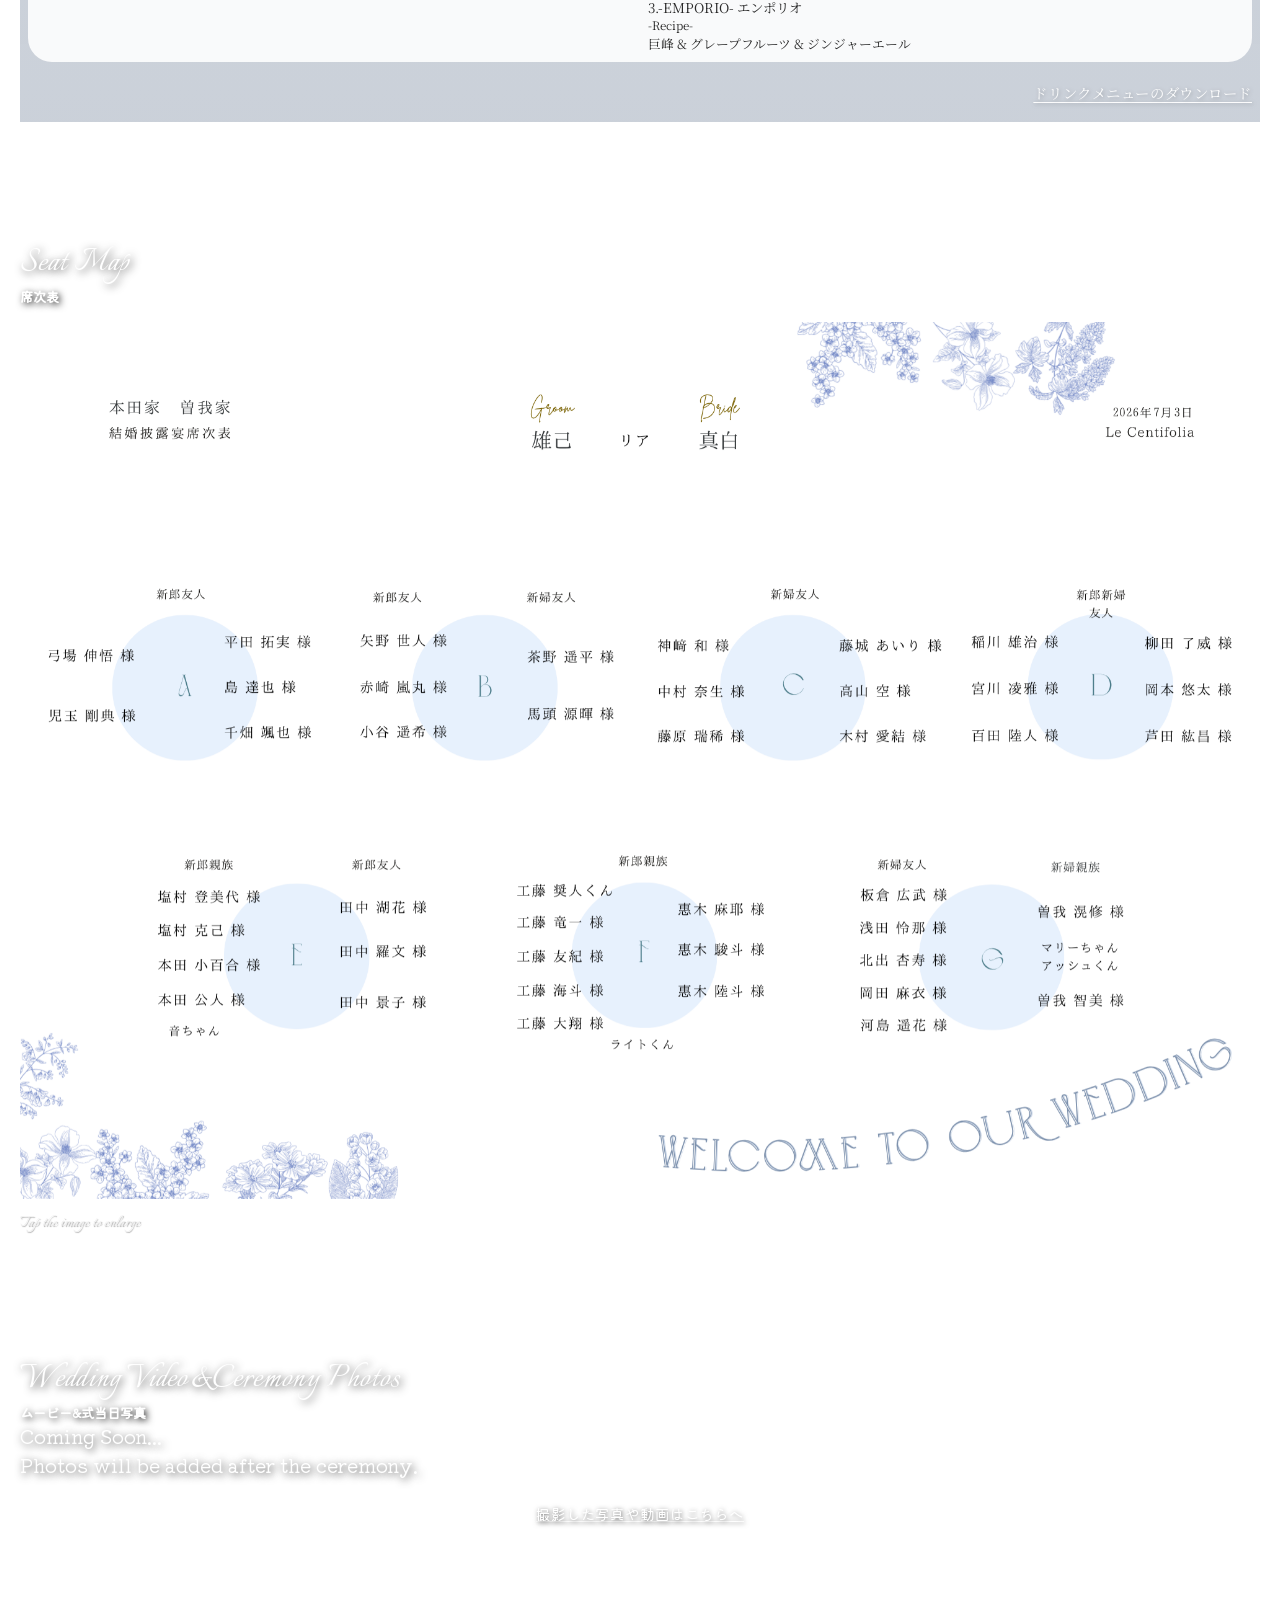
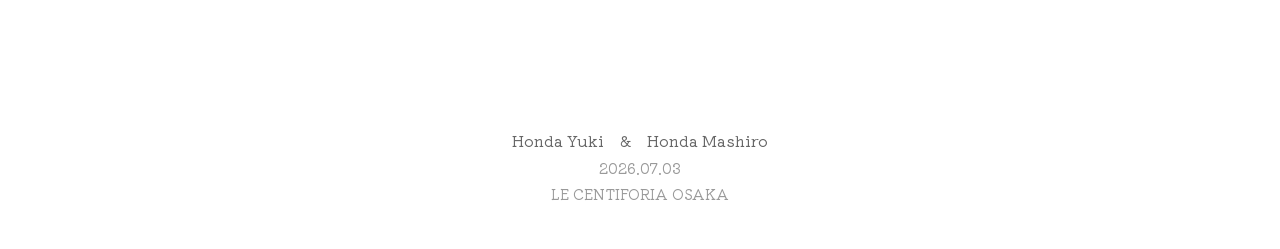
==== commit bf4581c2: "6.24-21.50_commit" ====
--- a/index.html
+++ b/index.html
@@ -22,9 +22,8 @@
   </script>
   <link rel="preload" as="image" href="media/optimized/prephoto/loading.webp" fetchpriority="high" />
   <link rel="stylesheet" href="css/styles.css" />
-  <link href="https://fonts.googleapis.com/css2?family=Parisienne&family=Allura&family=Dancing+Script:wght@400;700&display=swap" rel="stylesheet">
 </head>
-<body>
+<body class="home-page">
   <!-- 差し画像ローディング画面 -->
   <div id="loading-screen" class="loading-screen">
     <img src="media/optimized/prephoto/loading.webp" alt="Loading..." fetchpriority="high" decoding="async">
@@ -82,6 +81,7 @@
         <div class="content-text-fullwidth">
           <h3 class="section-title-transparent">News</h3><br><h5>ニュース</h5>
           <p class="news-message-transparent"><a class="news-message-link" href="agenda.html#today-notes">2026.07.03　　　本日のお願い</a></p>
+          <p class="news-message-transparent"><a class="news-message-link" href="https://www.dropbox.com/request/pzjwbh53vopu38u4l6xg" target="_blank" rel="noopener noreferrer">2026.07.03　　　撮影したデータはこちらへ</a></p>
           <hr class="toc-divider-news">
         </div>
       </section>
@@ -383,6 +383,9 @@
       <div class="content-text-fullwidth">
         <h3 class="section-title-transparent">Wedding Video&Ceremony Photos</h3><br><h5>ムービー&式当日写真</h5>
         <p class="profile-message-transparent small">Coming Soon...<br>Photos will be added after the ceremony.</p>
+        <p class="guest-upload-link-wrap">
+          <a class="guest-upload-link" href="https://www.dropbox.com/request/pzjwbh53vopu38u4l6xg" target="_blank" rel="noopener noreferrer">撮影した写真や動画はこちらへ</a>
+        </p>
       </div>
     </section>
 
--- a/css/styles.css
+++ b/css/styles.css
@@ -1,4 +1,10 @@
-@import url('https://fonts.googleapis.com/css2?family=Cormorant+Garamond:wght@300;400;500&family=Noto+Serif+JP:wght@300;400;500&display=swap');
+@import url('https://fonts.googleapis.com/css2?family=Italianno&family=Kiwi+Maru:wght@300;400;500&family=Noto+Serif+JP:wght@300;400;500&display=swap');
+
+:root {
+  --font-wedding-script: "Italianno", "Snell Roundhand", "Brush Script MT", cursive;
+  --font-wedding-jp: "Kiwi Maru", "Hiragino Maru Gothic ProN", "Yu Gothic", sans-serif;
+  --font-menu: "Noto Serif JP", "Yu Mincho", "Hiragino Mincho ProN", serif;
+}
 
 /* リセット */
 * {
@@ -15,8 +21,8 @@
 }
 
 body {
-  font-family: "Noto Serif JP", "Yu Mincho", "Hiragino Mincho ProN", serif;
-  font-weight: 300;
+  font-family: var(--font-wedding-jp);
+  font-weight: 400;
   color: rgba(34, 34, 34, 0.86);
   width: 100%;
   max-width: 100%;
@@ -24,6 +30,11 @@
   overscroll-behavior-x: none;
   position: relative;
   min-height: 100vh;
+}
+
+.home-page h5 {
+  color: #fff;
+  text-shadow: 2px 2px 7px rgba(0, 0, 0, 0.8);
 }
 
 /* ローディング画面 */
@@ -168,11 +179,12 @@
 .header-title {
   position: relative;
   z-index: 1;
+  font-family: var(--font-menu);
   font-size: 1.2rem;
   font-weight: 600;
-  color: #666;
   letter-spacing: 0.1em;
   line-height: 1.3;
+  color: #666;
 }
 
 .header-actions {
@@ -351,7 +363,7 @@
 .profile-message-transparent {
   font-size: 1.4rem;
   color: #fff;
-  font-family: "Noto Serif JP", "Yu Mincho", "Hiragino Mincho ProN", serif;
+  font-family: var(--font-wedding-jp);
   text-shadow: 2px 2px 8px rgba(0, 0, 0, 0.8);
   margin: 0;
   line-height: 2;
@@ -360,7 +372,7 @@
 .news-message-transparent {
   font-size: 1rem;
   color: #fff;
-  font-family: "Noto Serif JP", "Yu Mincho", "Hiragino Mincho ProN", serif;
+  font-family: var(--font-wedding-jp);
   text-shadow: 2px 2px 8px rgba(0, 0, 0, 0.8);
   margin: 0;
   line-height: 2;
@@ -369,6 +381,31 @@
 .news-message-link {
   color: inherit;
   text-decoration: none;
+}
+
+.guest-upload-link-wrap {
+  margin: 1rem 0 0;
+  text-align: center;
+}
+
+.guest-upload-link {
+  display: inline-flex;
+  align-items: center;
+  justify-content: center;
+  min-height: 2.2rem;
+  padding: 0.4rem 1.1rem;
+  border-radius: 999px;
+  color: #fff;
+  font-family: var(--font-wedding-jp);
+  font-size: 0.9rem;
+  letter-spacing: 0.06em;
+  text-shadow: 1px 1px 5px rgba(0, 0, 0, 0.58);
+}
+
+.gallery-page .guest-upload-link {
+  border-color: rgba(110, 98, 83, 0.34);
+  color: rgba(64, 55, 46, 0.82);
+  text-shadow: none;
 }
 
 .profile-message-transparent.small {
@@ -542,8 +579,8 @@
   font-size: 1.05rem;
   line-height: 1.65;
   color: rgba(0, 0, 0, 0.78);
-  font-family: "Noto Serif JP", "Yu Mincho", "Hiragino Mincho ProN", serif;
-  font-weight: 300;
+  font-family: var(--font-wedding-jp);
+  font-weight: 400;
 }
 
 .profile-about-link-wrap {
@@ -562,8 +599,8 @@
   background: rgba(255, 255, 255, 0.28);
   color: rgba(38, 34, 29, 0.78);
   font-size: 0.8rem;
-  font-family: "Noto Serif JP", "Yu Mincho", "Hiragino Mincho ProN", serif;
-  font-weight: 300;
+  font-family: var(--font-wedding-jp);
+  font-weight: 400;
   letter-spacing: 0.08em;
   text-decoration: none;
   box-shadow: 0 10px 24px rgba(58, 50, 42, 0.08);
@@ -699,6 +736,11 @@
   margin-top: 1rem;
   padding: 1rem 0.5rem 1.15rem;
   background: linear-gradient(180deg, rgba(206, 212, 221, 0.9) 0%, rgba(194, 201, 211, 0.86) 100%);
+  font-family: var(--font-menu);
+}
+
+.course-menu-section > .section-title-transparent {
+  font-family: var(--font-wedding-script);
 }
 
 .food-menu-block,
@@ -963,29 +1005,29 @@
 }
 
 .welcome-message-transparent {
-  font-size: 1.5rem;
+  font-size: 2.35rem;
   color: #fff;
-  font-family: "Noto Serif JP", "Yu Mincho", "Hiragino Mincho ProN", serif;
+  font-family: var(--font-wedding-script);
   text-shadow: 2px 2px 8px rgba(0, 0, 0, 0.8);
   margin: 0;
-  line-height: 2.5;
+  line-height: 2;
   text-align: center;
 }
 
 .welcome-message-date {
-  font-size: 1.5rem;
+  font-size: 2rem;
   color: #fff;
-  font-family: "Noto Serif JP", "Yu Mincho", "Hiragino Mincho ProN", serif;
+  font-family: var(--font-wedding-script);
   text-shadow: 2px 2px 8px rgba(0, 0, 0, 0.8);
   margin: 0;
-  line-height: 2.5;
+  line-height: 1;
   text-align: center;
 }
 
 .greeting-message-transparent {
   font-size: 1.75rem;
   color: #fff;
-  font-family: "Noto Serif JP", "Yu Mincho", "Hiragino Mincho ProN", serif;
+  font-family: var(--font-wedding-jp);
   text-shadow: 2px 2px 8px rgba(0, 0, 0, 0.8);
   margin: 0;
   line-height: 2;
@@ -994,7 +1036,7 @@
 .greeting-message-date {
   font-size: 1rem;
   color: #fff;
-  font-family: "Noto Serif JP", "Yu Mincho", "Hiragino Mincho ProN", serif;
+  font-family: var(--font-wedding-jp);
   text-shadow: 2px 2px 8px rgba(0, 0, 0, 0.8);
   margin: 0;
   padding: -1rem 0 2rem;
@@ -1039,14 +1081,14 @@
 }
 
 .section-title-transparent {
-  font-size: 1.5rem;
+  font-size: 2.4rem;
   color: #fff;
-  font-family: "Noto Serif JP", "Yu Mincho", "Hiragino Mincho ProN", serif;
+  font-family: var(--font-wedding-script);
   text-shadow: 2px 2px 8px rgba(0, 0, 0, 0.8);
-  letter-spacing: 0.05em;
+  letter-spacing: 0.02em;
   margin-top: 0.3rem;
-  margin-bottom: -1rem;
-  font-weight: 200;
+  margin-bottom: -1.5rem;
+  font-weight: 400;
 }
 
 .toc-divider {
@@ -1083,8 +1125,8 @@
 .toc-link-transparent {
   color: #fff;
   text-decoration: none;
-  font-size: 1.2rem;
-  font-family: "Noto Serif JP", "Yu Mincho", "Hiragino Mincho ProN", serif;
+  font-size: 1.9rem;
+  font-family: var(--font-wedding-script);
   text-shadow: 1px 1px 4px rgba(0, 0, 0, 0.55);
   transition: all 0.3s;
   display: inline-block;
@@ -1165,8 +1207,8 @@
 .view-more-link {
   color: #fff;
   text-decoration: none;
-  font-size: 1.2rem;
-  font-family: "Noto Serif JP", "Yu Mincho", "Hiragino Mincho ProN", serif;
+  font-size: 1.75rem;
+  font-family: var(--font-wedding-script);
   text-shadow: 2px 2px 8px rgba(0, 0, 0, 0.8);
   float: right;
   margin-top: 0.5rem;
@@ -1272,6 +1314,53 @@
   color: #8d7d69;
 }
 
+.about-kicker,
+.about-title,
+.about-section-label,
+.about-profile-kicker,
+.pet-family-label,
+.gallery-kicker,
+.gallery-title,
+.gallery-meta-label,
+.gallery-note-label,
+.agenda-kicker,
+.agenda-title,
+.agenda-heading-label,
+.seating-kicker,
+.seating-title,
+.seating-heading-label,
+.table-guide-label,
+.family-intro-group-label {
+  font-family: var(--font-wedding-script);
+  font-weight: 400;
+  text-transform: none;
+  letter-spacing: 0.04em;
+}
+
+.about-kicker,
+.about-section-label,
+.about-profile-kicker,
+.pet-family-label,
+.gallery-kicker,
+.gallery-meta-label,
+.gallery-note-label,
+.agenda-kicker,
+.agenda-heading-label,
+.seating-kicker,
+.seating-heading-label,
+.table-guide-label,
+.family-intro-group-label {
+  font-size: 1.35rem;
+  line-height: 1.1;
+}
+
+.about-title,
+.gallery-title,
+.agenda-title,
+.seating-title {
+  line-height: 0.95;
+}
+
 .about-title {
   margin: 0;
   font-size: clamp(2.2rem, 9vw, 4rem);
@@ -1309,7 +1398,7 @@
 
 .about-section-title {
   margin: 0;
-  font-size: 1.75rem;
+  font-size: 1.25rem;
   font-weight: 400;
   line-height: 1.3;
   color: #40372e;
@@ -1365,7 +1454,7 @@
 
 .memory-title {
   margin: 0;
-  font-size: 1.18rem;
+  font-size: 1rem;
   font-weight: 400;
   line-height: 1.45;
   color: #40372e;
@@ -1373,7 +1462,7 @@
 
 .memory-text {
   margin: 0.45rem 0 0;
-  font-size: 0.97rem;
+  font-size: 0.85rem;
   line-height: 1.9;
   color: #5d5348;
 }
@@ -1437,14 +1526,21 @@
   top: 0.7rem;
   right: 0.7rem;
   z-index: 5;
-  color: rgba(2155, 255, 255, 0.92);
-  font-family: "Noto Serif JP", "Yu Mincho", "Hiragino Mincho ProN", serif;
-  font-size: 0.68rem;
+  color: rgba(215, 215, 215, 0.92);
+  font-family: var(--font-wedding-script);
+  font-size: 1rem;
   line-height: 1;
   letter-spacing: 0.12em;
   text-transform: uppercase;
   text-shadow: 0 1px 3px rgba(0, 0, 0, 0.22);
   pointer-events: none;
+}
+
+.profile-portrait-role,
+.about-profile-photo figcaption,
+.qa-answer-label {
+  font-family: var(--font-wedding-script);
+  font-weight: 400;
 }
 
 .profile-photo-stack-image {
@@ -2338,10 +2434,7 @@
 }
 
 .family-intro-row {
-  display: grid;
-  grid-template-columns: 5.4em 1fr;
-  gap: 0.7rem;
-  align-items: baseline;
+  display: block;
 }
 
 .family-intro-row dt,
@@ -2353,10 +2446,16 @@
 
 .family-intro-row dt {
   color: #9a8872;
+  margin-top: 0.75rem;
+}
+
+.family-intro-row dt:first-child {
+  margin-top: 0;
 }
 
 .family-intro-row dd {
   color: #5d5348;
+  margin-top: 0.12rem;
 }
 
 .nephew-intro-section {
@@ -2495,6 +2594,56 @@
   font-size: 1rem;
 }
 
+/* Wedding typography */
+.menu-pill-button,
+.zoomable-image-hint,
+.image-lightbox-close {
+  font-family: var(--font-wedding-script);
+  font-weight: 400;
+}
+
+.menu-pill-button {
+  font-family: var(--font-menu);
+  font-size: 0.85rem;
+  font-weight: 600;
+}
+
+.zoomable-image-hint,
+.image-lightbox-close {
+  font-size: 1.2rem;
+}
+
+.about-kicker,
+.about-section-label,
+.about-profile-kicker,
+.pet-family-label,
+.gallery-kicker,
+.gallery-meta-label,
+.gallery-note-label,
+.agenda-kicker,
+.agenda-heading-label,
+.seating-kicker,
+.seating-heading-label,
+.table-guide-label,
+.family-intro-group-label {
+  font-family: var(--font-wedding-script);
+  font-size: 1.35rem;
+  font-weight: 400;
+  line-height: 1.1;
+  letter-spacing: 0.04em;
+  text-transform: none;
+}
+
+.about-title,
+.gallery-title,
+.agenda-title,
+.seating-title {
+  font-family: var(--font-wedding-script);
+  font-weight: 400;
+  line-height: 0.95;
+  letter-spacing: 0.02em;
+}
+
 /* レスポンシブ対応 */
 @media (max-width: 768px) {
   .header-title {
@@ -2613,7 +2762,7 @@
 
   .profile-person-row .profile-card-label,
   .profile-person-row .profile-card-value {
-    font-size: 0.9rem;
+    font-size: 1.25rem;
   }
 
   .about-profile-card,
@@ -2647,11 +2796,6 @@
     gap: 0.85rem;
   }
 
-  .family-intro-row {
-    grid-template-columns: 4.8em 1fr;
-    gap: 0.55rem;
-  }
-
   .family-intro-row dt,
   .family-intro-row dd {
     font-size: 0.88rem;
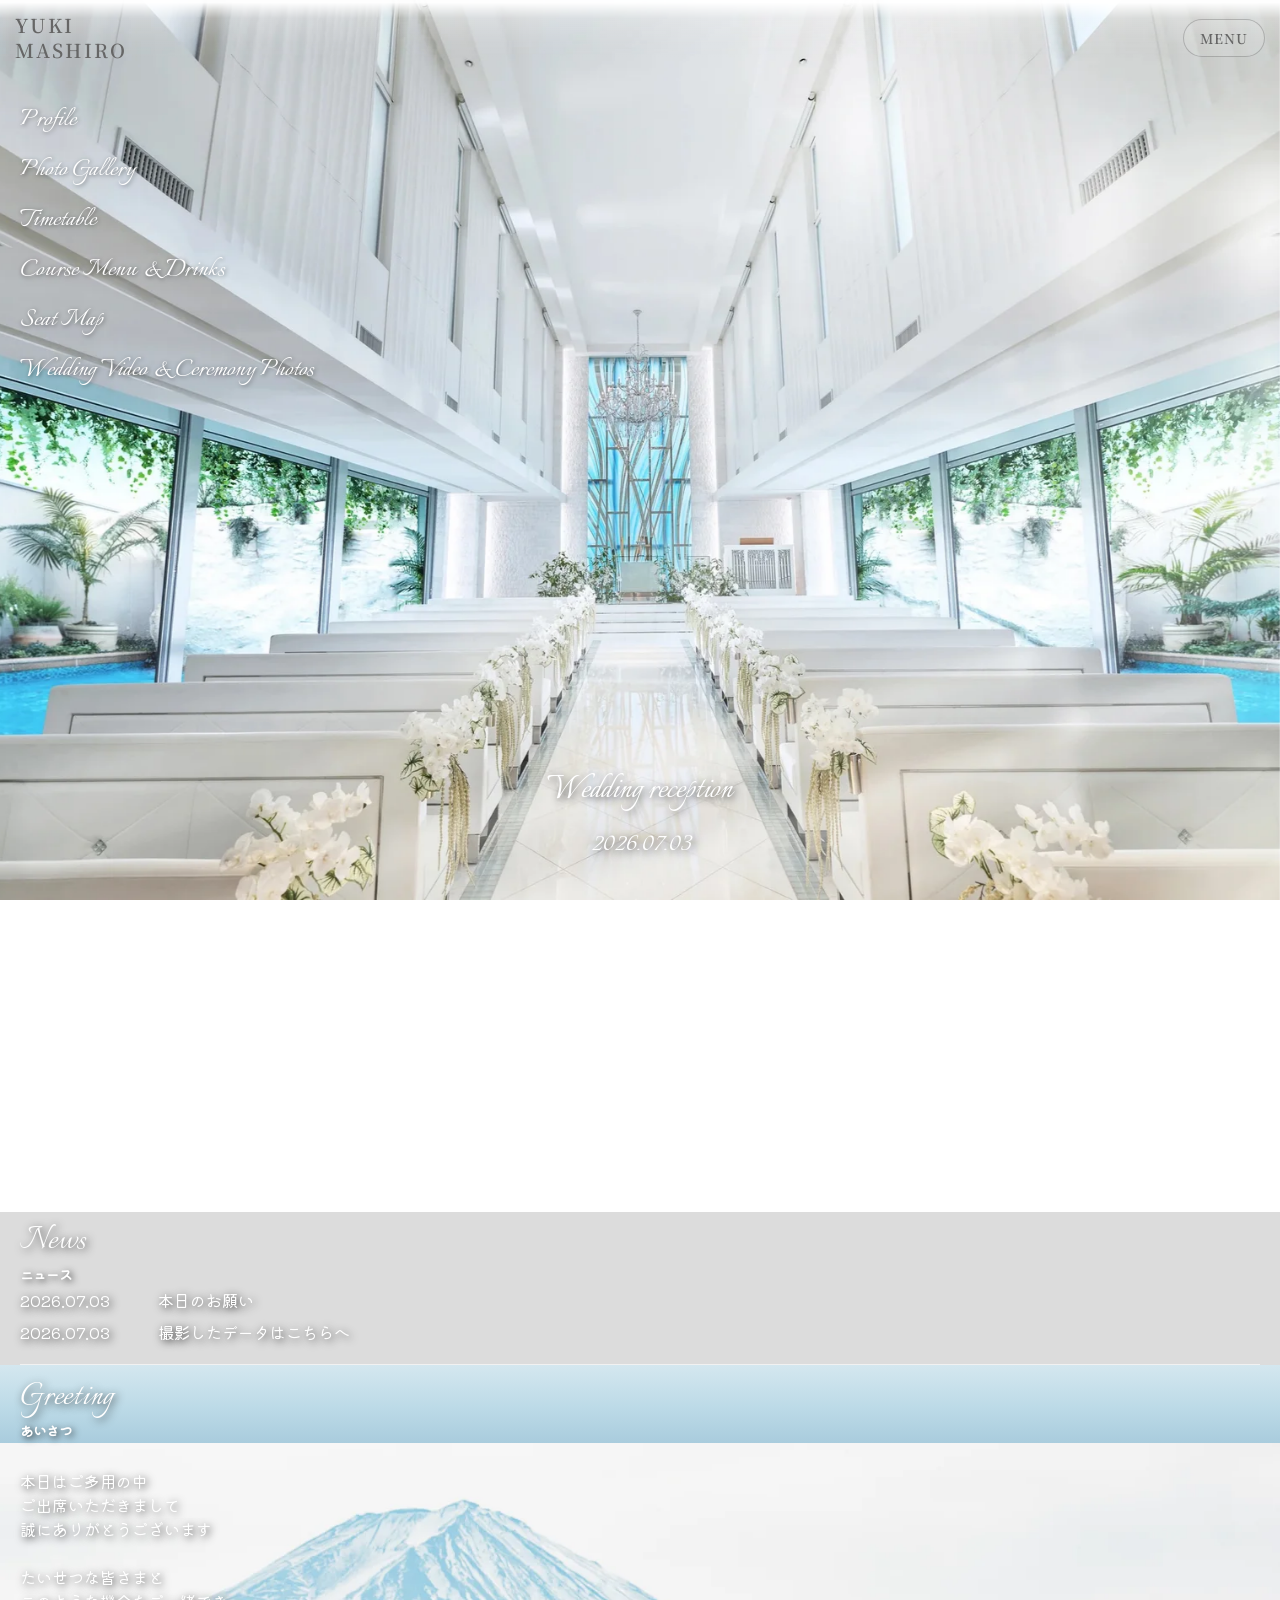
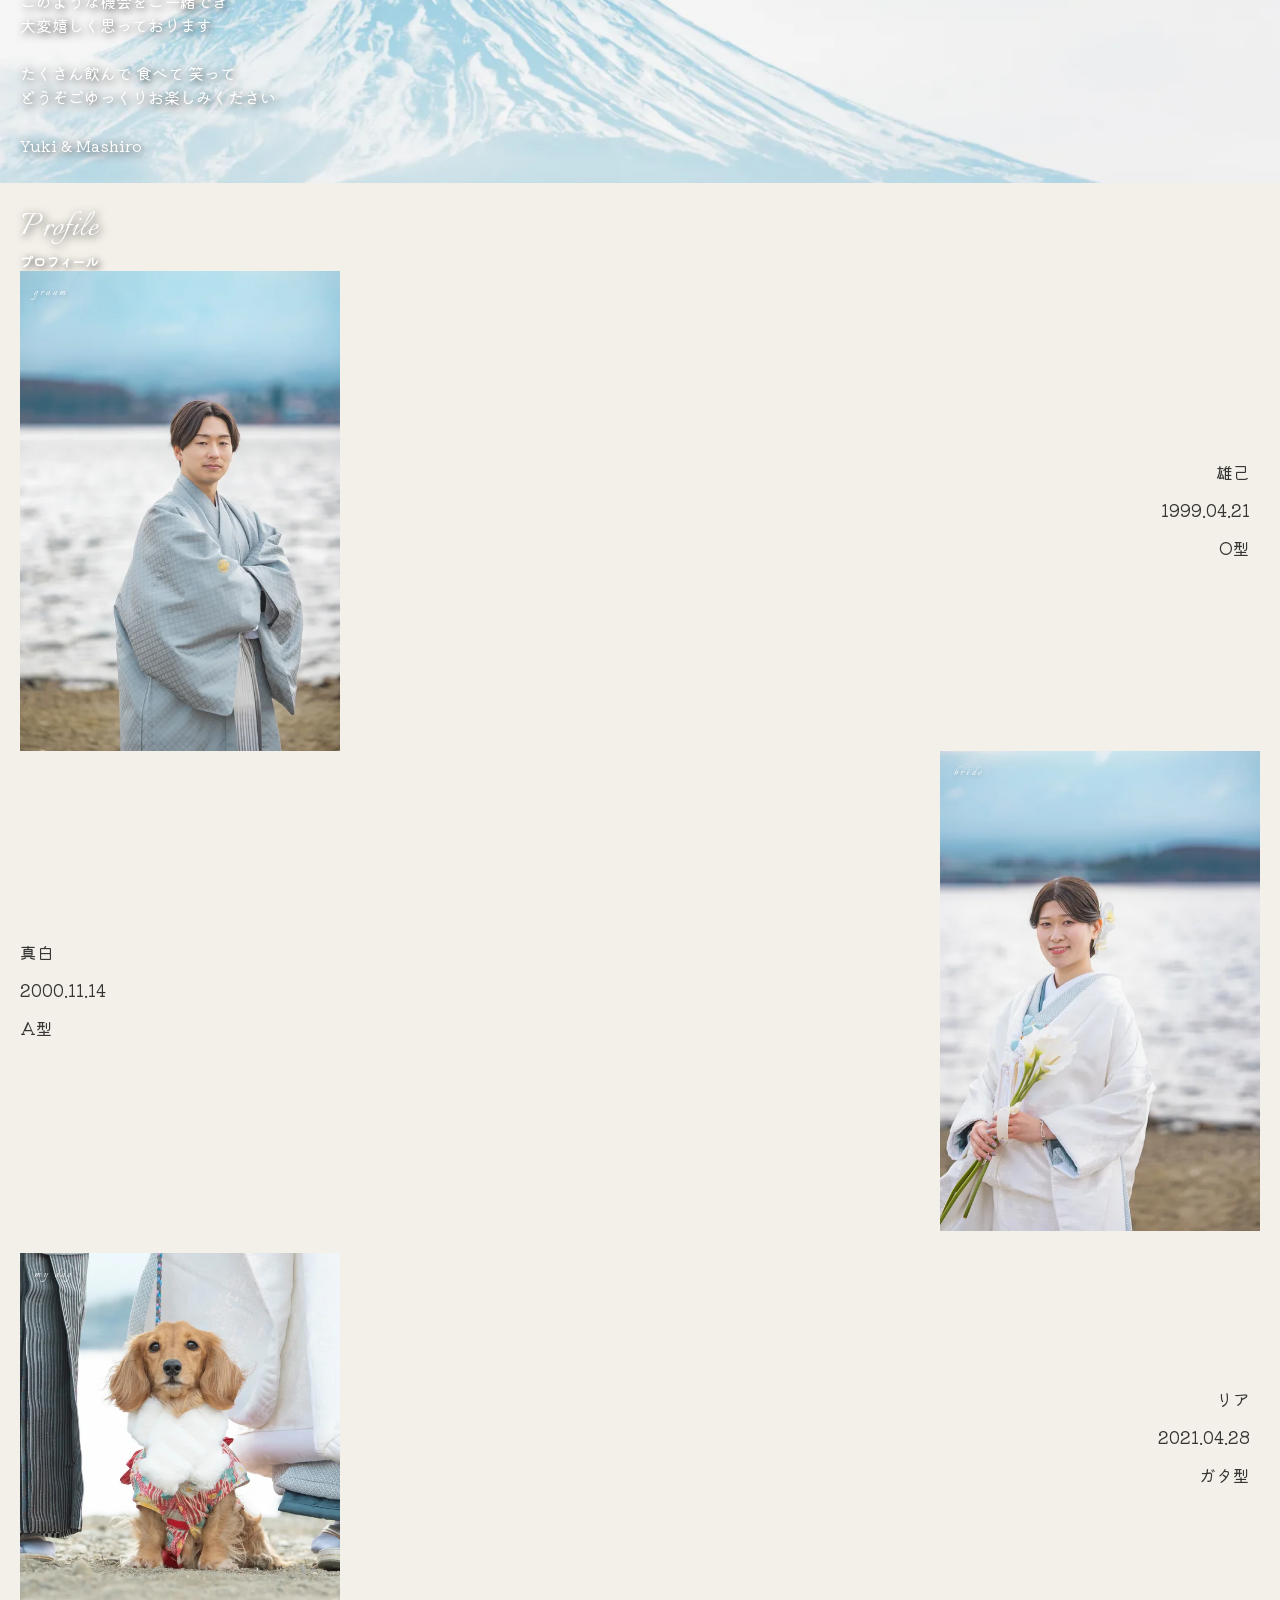
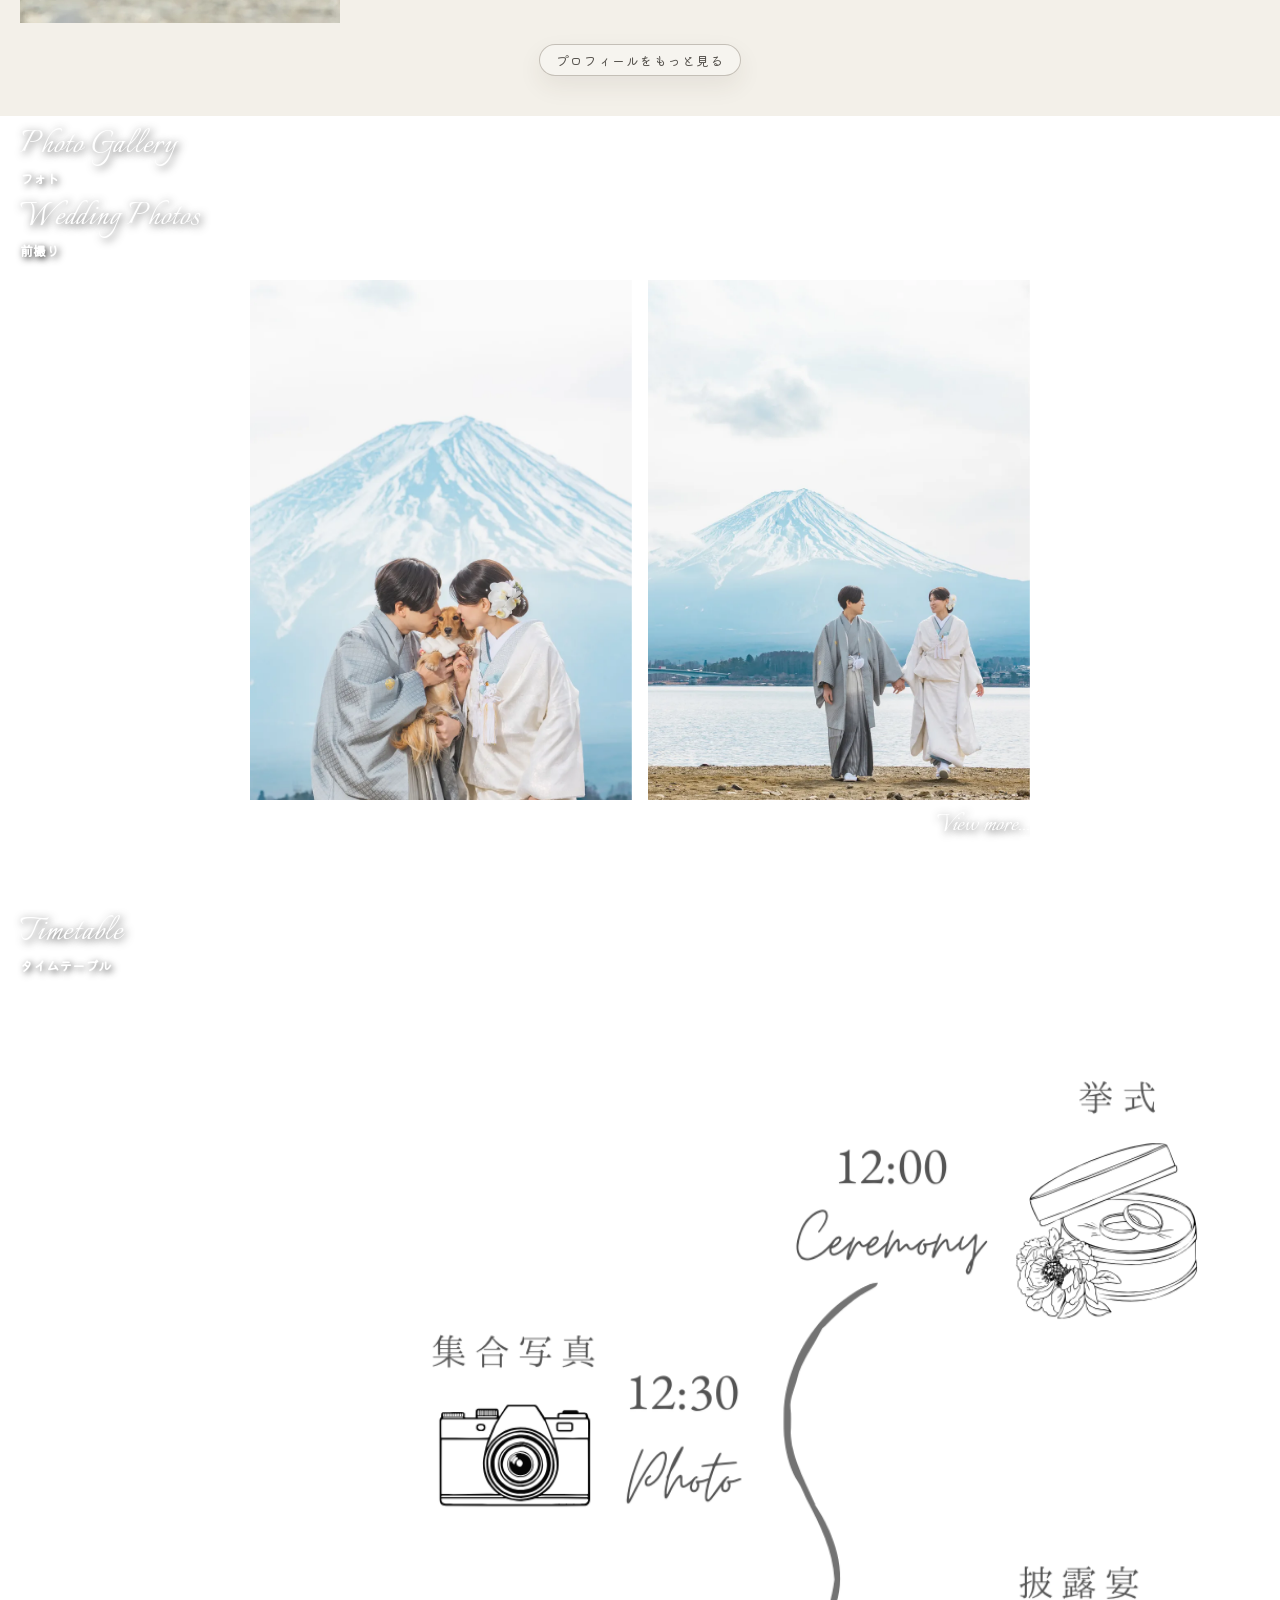
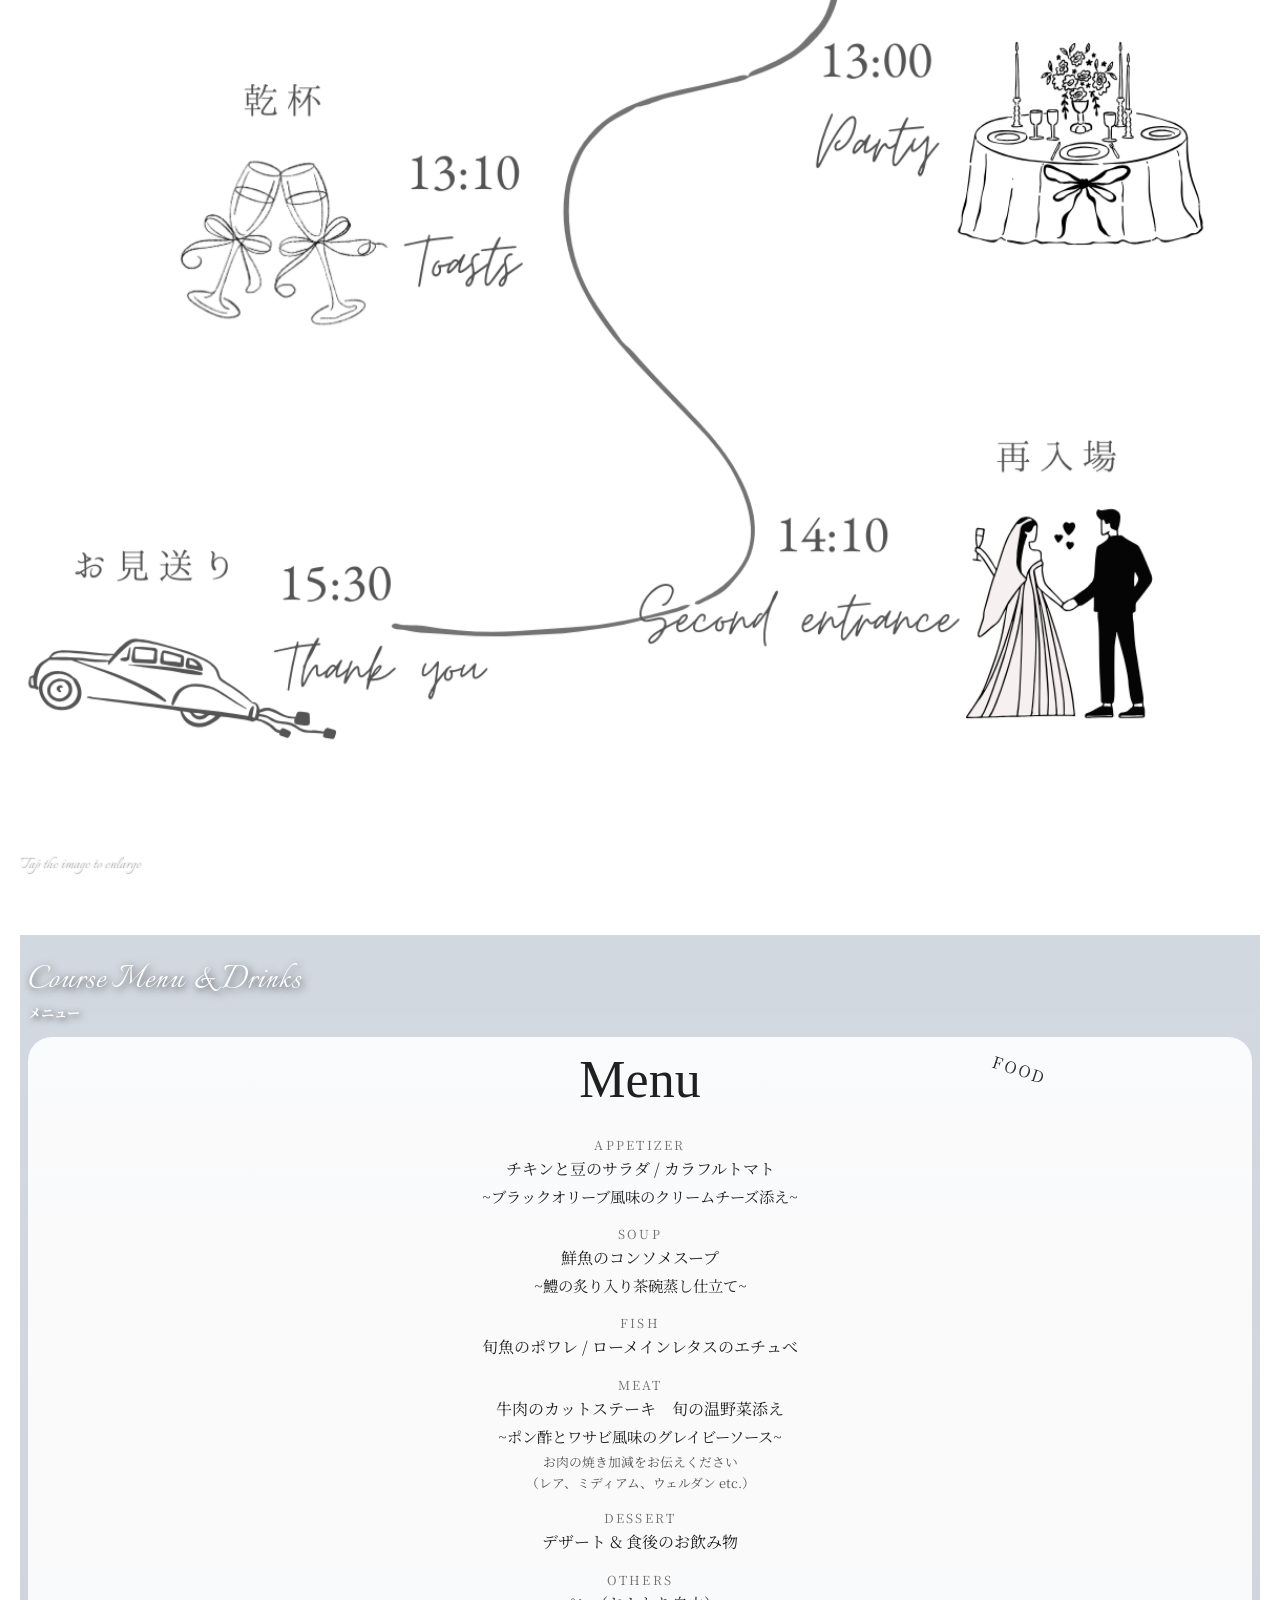
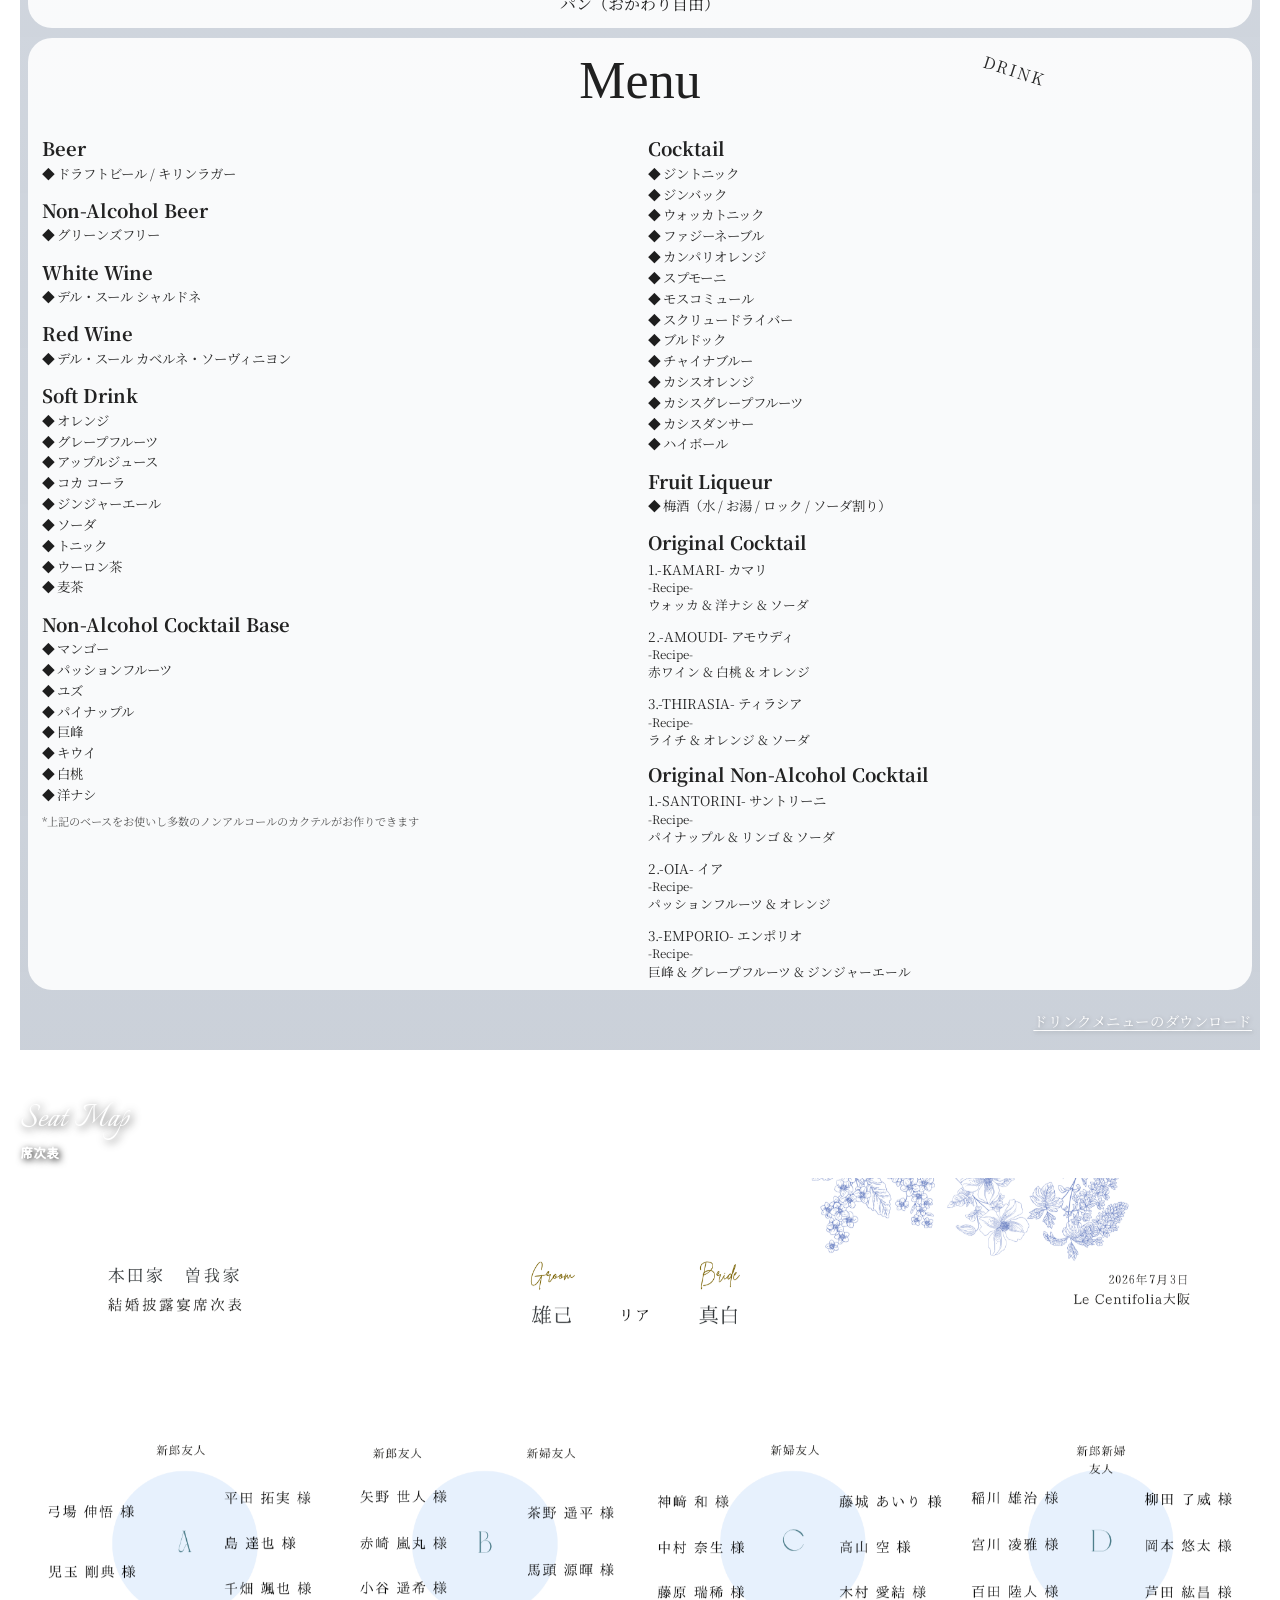
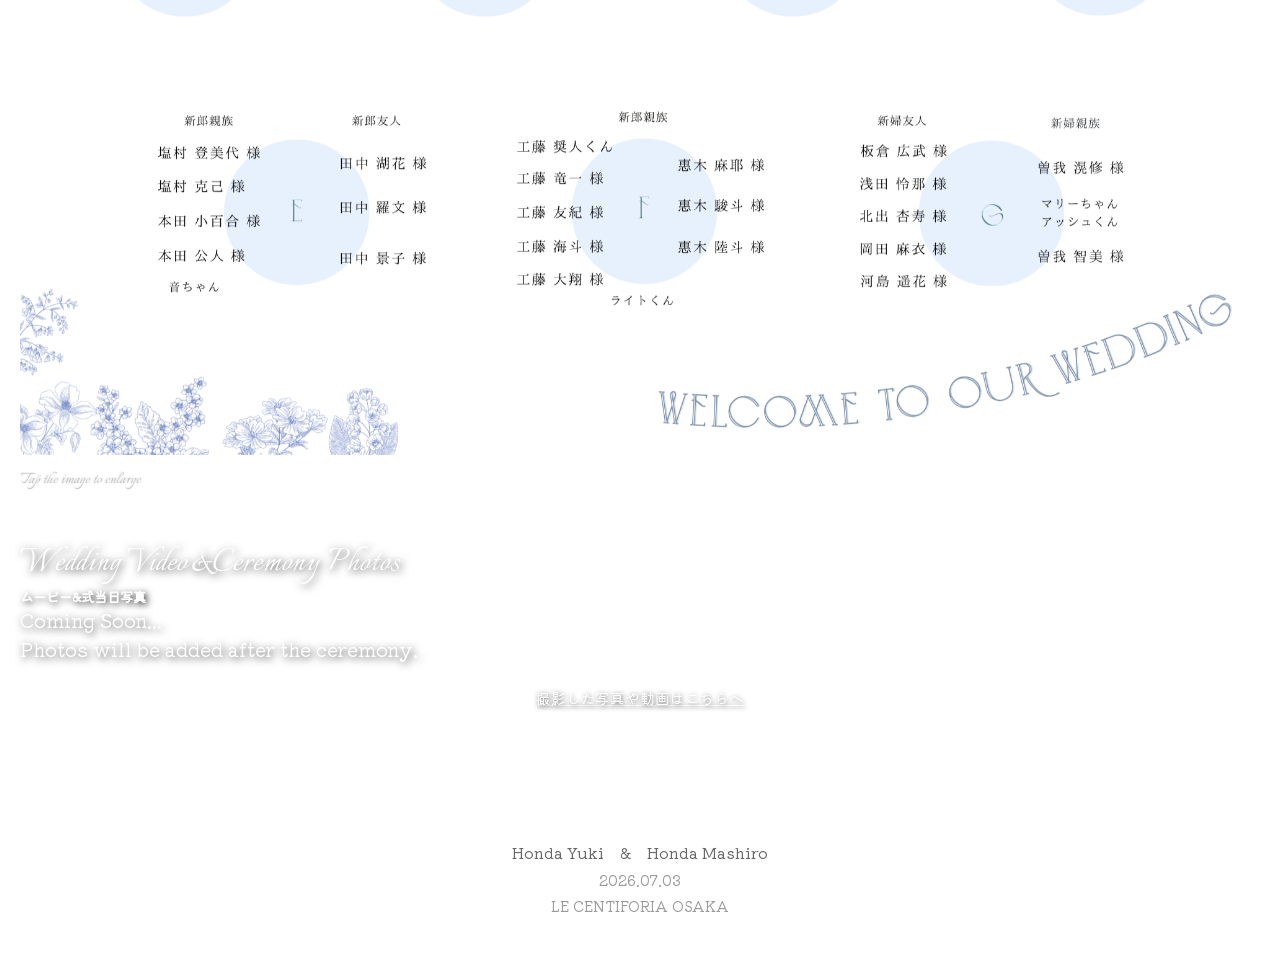
==== commit 53e19f5b: "6.28-1.45_commit" ====
--- a/index.html
+++ b/index.html
@@ -71,7 +71,7 @@
       <!-- セクション2: ウェルカムメッセージ -->
       <section class="content-section welcome-section">
         <div class="content-text-fullwidth">
-          <p class="welcome-message-transparent">Weddding reception<br></p>
+          <p class="welcome-message-transparent">Wedding reception<br></p>
           <p class="welcome-message-date">2026.07.03</p>
         </div>
       </section>
--- a/css/styles.css
+++ b/css/styles.css
@@ -133,7 +133,7 @@
 
 #profile {
   background: #f3f0e9;
-  padding-top: 3rem;
+  padding-top: 1rem;
 }
 
 /* 背景画像要素を非表示 */
@@ -283,7 +283,7 @@
 #food.content-section,
 #seating.content-section,
 #ceremony-photo.content-section {
-  padding-bottom: 7rem;
+  padding-bottom: 2.5rem;
 }
 
 .home-intro-background-region > .content-section:first-of-type {
@@ -416,12 +416,10 @@
 .profile-board {
   display: grid;
   gap: 1.35rem;
-  margin-top: 1rem;
 }
 
 .profile-pair {
   display: grid;
-  gap: 1.35rem;
 }
 
 .profile-person-card {
@@ -2128,6 +2126,7 @@
 .agenda-timeline {
   display: grid;
   gap: 0.9rem;
+  margin-left: 1.5rem;
 }
 
 .agenda-item {
@@ -2157,6 +2156,7 @@
   font-weight: 400;
   line-height: 1.55;
   color: #40372e;
+  margin-left: 1rem;
 }
 
 .agenda-item-text {
